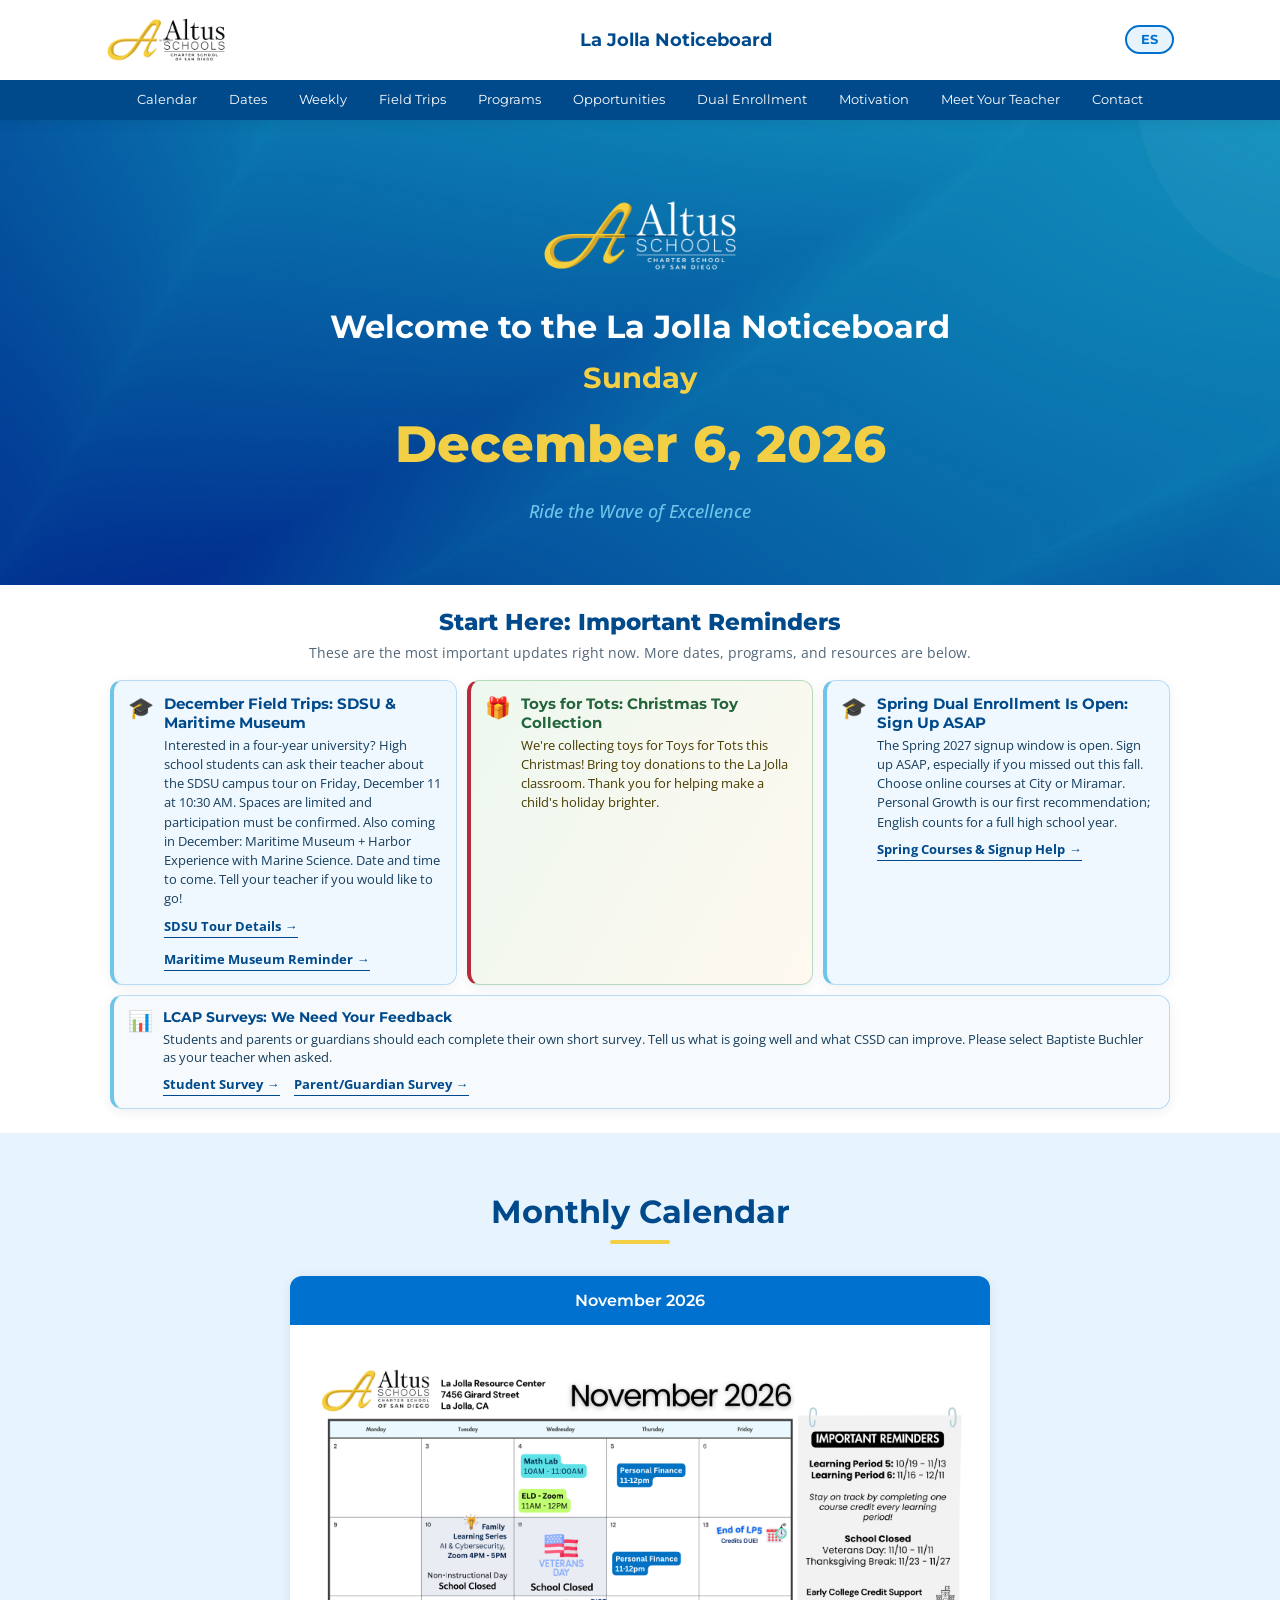
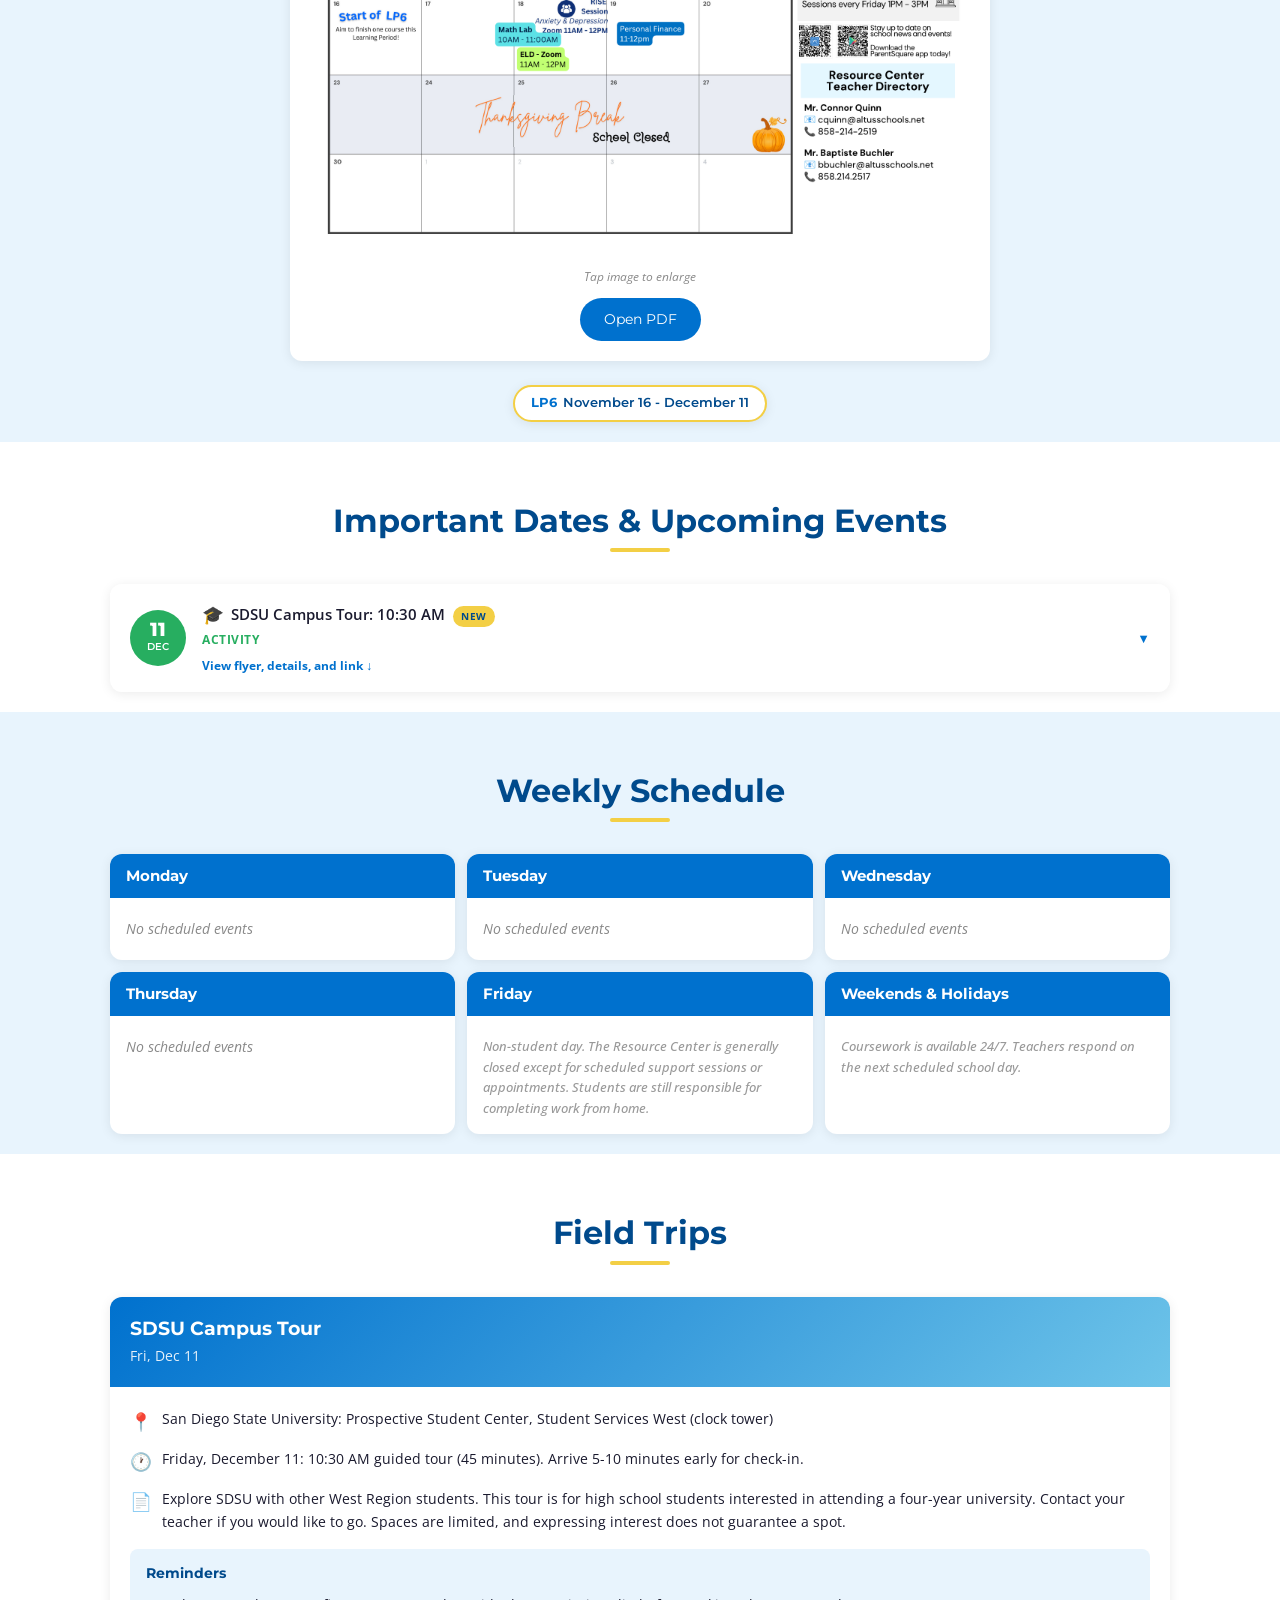
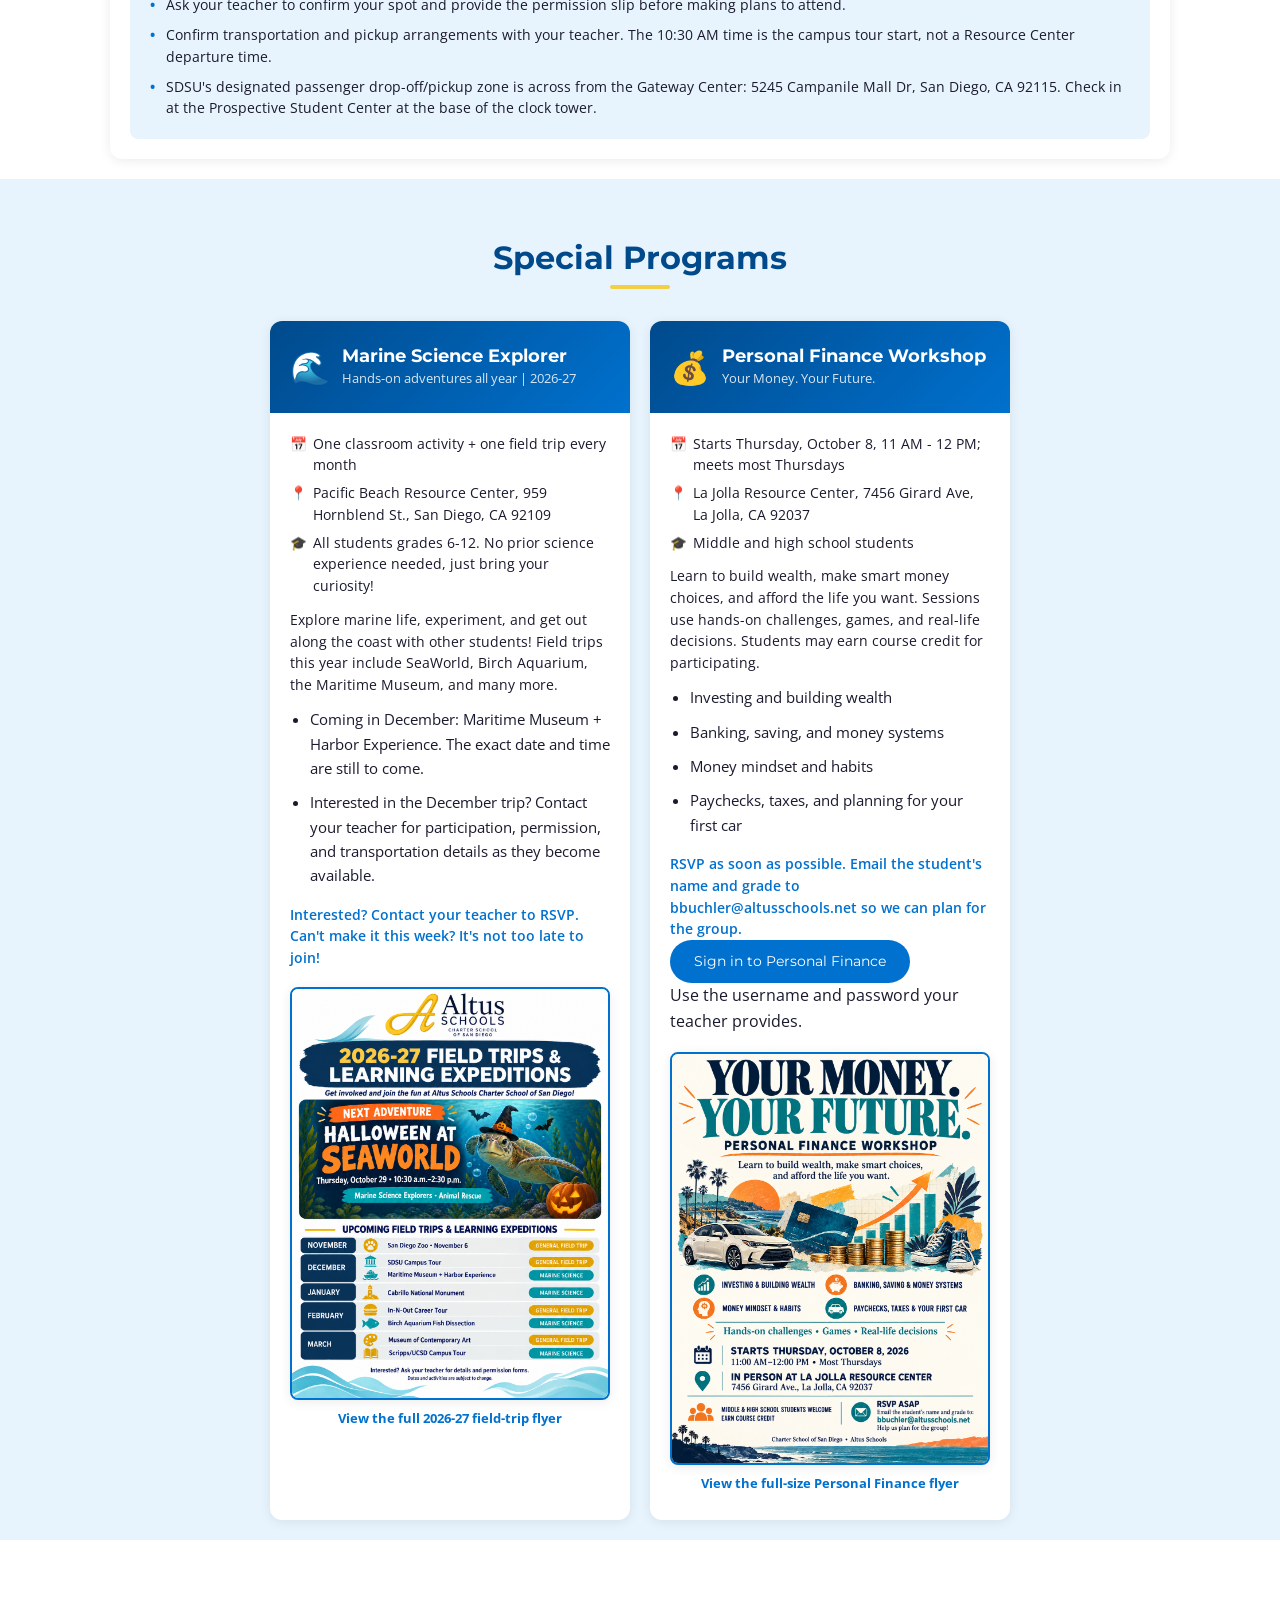
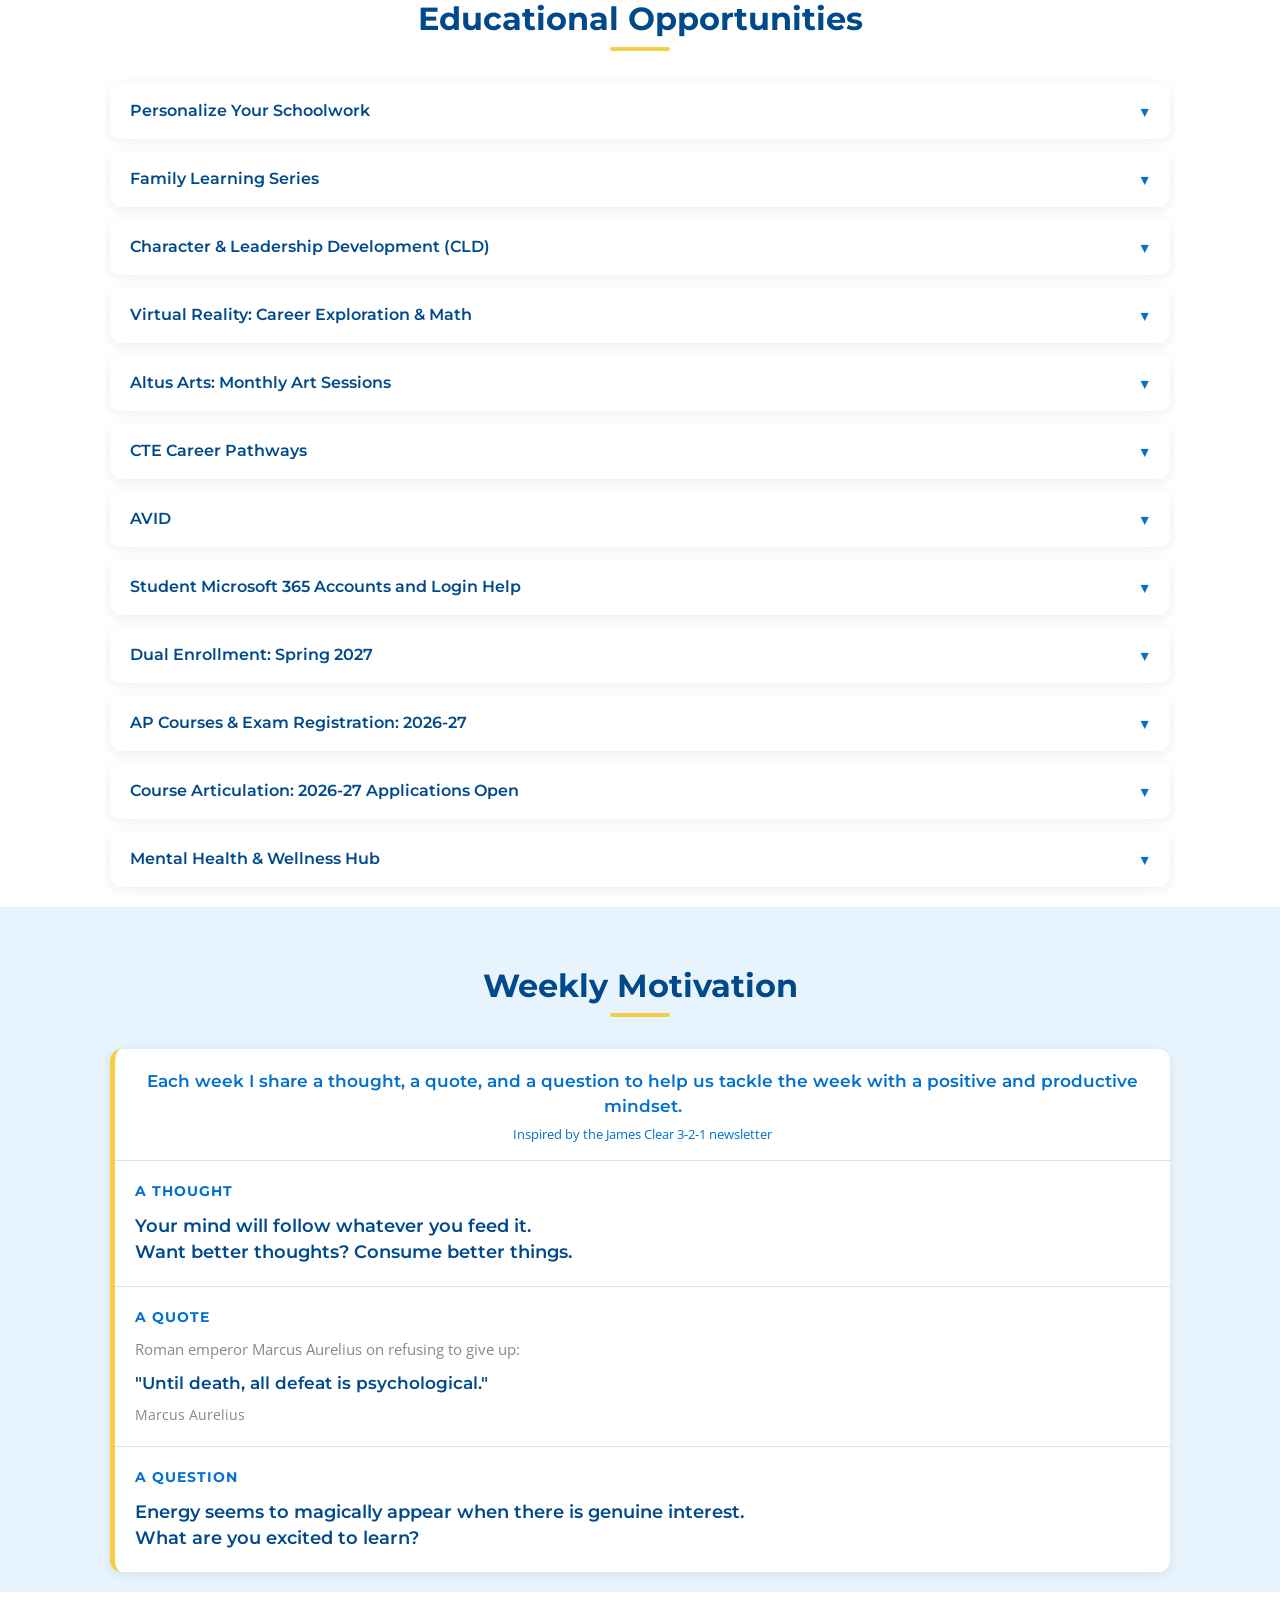
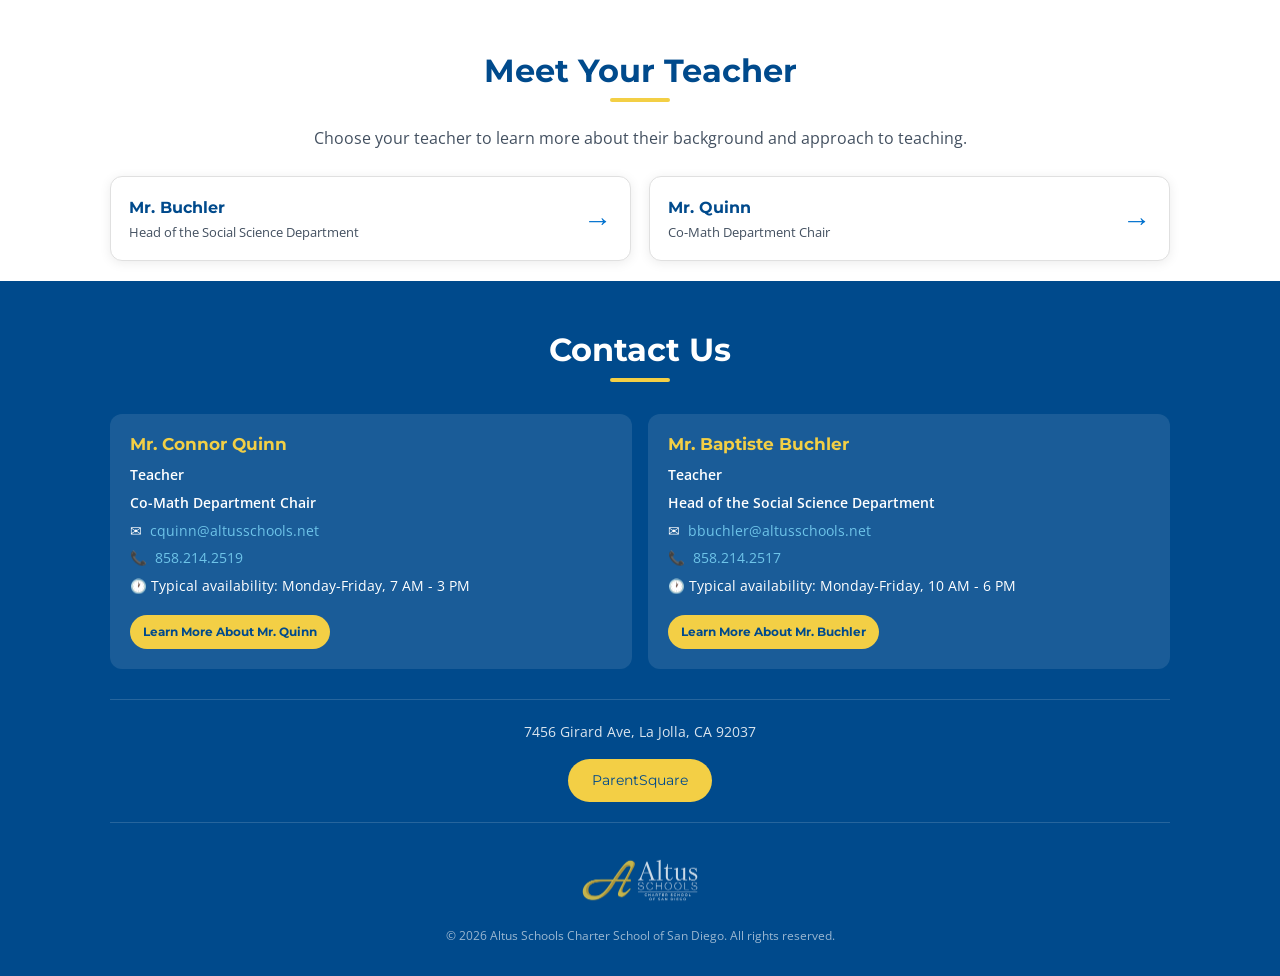
==== index.html @ 3b0d962a "Add December SDSU tour and Maritime Museum reminders" ====
<!DOCTYPE html>
<html lang="en">
<head>
    <meta charset="UTF-8">
    <meta name="viewport" content="width=device-width, initial-scale=1.0">
    <title>La Jolla Noticeboard</title>
    <meta name="description" content="Monthly noticeboard for La Jolla campus. Events, programs, and resources for students and families.">
    <link rel="preconnect" href="https://fonts.googleapis.com">
    <link rel="preconnect" href="https://fonts.gstatic.com" crossorigin>
    <link href="https://fonts.googleapis.com/css2?family=Montserrat:wght@400;600;700;800&family=Open+Sans:wght@400;500;600;700&display=swap" rel="stylesheet">
    <link rel="stylesheet" href="styles.css?v=20261106-1">
</head>
<body>

    <!-- Header & Navigation -->
    <header class="site-header" id="top">
        <div class="header-inner">
            <img src="" alt="" class="header-logo" id="headerLogo">
            <h1 class="header-title">La Jolla Noticeboard</h1>
            <div class="header-controls">
                <button class="lang-toggle" id="langToggle" aria-label="Toggle language">
                    <span class="lang-label">ES</span>
                </button>
                <button class="hamburger" id="hamburger" aria-label="Toggle navigation" aria-expanded="false">
                    <span></span>
                    <span></span>
                    <span></span>
                </button>
            </div>
        </div>
        <nav class="main-nav" id="mainNav">
            <ul class="nav-list" id="navList">
                <!-- Populated by JS -->
            </ul>
        </nav>
    </header>

    <!-- Hero Banner -->
    <section class="hero" id="hero">
        <div class="hero-content">
            <img src="" alt="" class="hero-logo" id="heroLogo">
            <h2 class="hero-title" id="heroTitle"></h2>
            <p class="hero-day" id="heroDay"></p>
            <p class="hero-date" id="heroDate"></p>
            <p class="hero-tagline" id="heroTagline"></p>
        </div>
    </section>

    <!-- Bulletin / Announcement -->
    <section class="bulletin-section" id="bulletin">
        <div class="container">
            <div class="bulletin-heading-group" id="bulletinHeader" hidden>
                <h2 class="bulletin-heading" id="bulletinHeading"></h2>
                <p class="bulletin-intro" id="bulletinIntro"></p>
            </div>
            <div id="bulletinCard" class="bulletin-list" hidden>
                <!-- Populated by JS -->
            </div>
        </div>
    </section>

    <!-- Monthly Calendar -->
    <section class="section section-alt" id="calendar">
        <div class="container">
            <h2 class="section-heading" data-heading="calendar"></h2>
            <div id="calendarContent" class="calendar-grid">
                <!-- Populated by JS -->
            </div>
            <div id="learningPeriods">
                <!-- Populated by JS -->
            </div>
        </div>
    </section>

    <!-- Important Dates -->
    <section class="section" id="dates">
        <div class="container">
            <h2 class="section-heading" data-heading="importantDates"></h2>
            <div id="nweaTestingPanel" hidden>
                <!-- Populated by JS -->
            </div>
            <div id="caasppBanner" class="caaspp-banner">
                <!-- Populated by JS -->
            </div>
            <div id="importantDatesList" class="dates-timeline">
                <!-- Populated by JS -->
            </div>
        </div>
    </section>

    <!-- Recurring Weekly Events -->
    <section class="section section-alt" id="weekly">
        <div class="container">
            <h2 class="section-heading" data-heading="recurringEvents"></h2>
            <div id="weeklySchedule" class="weekly-grid">
                <!-- Populated by JS -->
            </div>
        </div>
    </section>

    <!-- Field Trips -->
    <section class="section" id="trips">
        <div class="container">
            <h2 class="section-heading" data-heading="fieldTrips"></h2>
            <div id="fieldTripsList" class="field-trips">
                <!-- Populated by JS -->
            </div>
        </div>
    </section>

    <!-- Tutoring & Programs -->
    <section class="section section-alt" id="programs">
        <div class="container">
            <h2 class="section-heading" data-heading="programs"></h2>
            <div id="programsList" class="programs-grid">
                <!-- Populated by JS -->
            </div>
        </div>
    </section>

    <!-- Educational Opportunities -->
    <section class="section" id="opportunities">
        <div class="container">
            <h2 class="section-heading" data-heading="educationalOpportunities"></h2>
            <div id="opportunitiesList" class="accordion">
                <!-- Populated by JS -->
            </div>
        </div>
    </section>

    <!-- Weekly Motivation -->
    <section class="section section-alt" id="motivation">
        <div class="container">
            <h2 class="section-heading" data-heading="motivation"></h2>
            <div id="motivationContent" class="motivation-card">
                <!-- Populated by JS -->
            </div>
        </div>
    </section>

    <section class="section" id="teachers" aria-labelledby="teachersTitle">
        <div class="container">
            <h2 class="section-heading" id="teachersTitle">Meet Your Teacher</h2>
            <p class="profile-section-intro" id="teachersIntro"></p>
            <div class="teacher-selection-grid" id="teacherChoices"></div>
        </div>
    </section>

    <!-- Contact & Footer -->
    <footer class="site-footer" id="contact">
        <div class="container">
            <h2 class="section-heading section-heading-light" data-heading="contact"></h2>
            <div id="contactList" class="contacts-grid">
                <!-- Populated by JS -->
            </div>
            <div class="footer-info">
                <p id="footerAddress" class="footer-address"></p>
                <a href="" id="parentSquareLink" class="btn btn-gold" target="_blank" rel="noopener">ParentSquare</a>
            </div>
            <div class="footer-bottom">
                <img src="" alt="" class="footer-logo" id="footerLogo">
                <p class="footer-copy">&copy; <span id="footerYear"></span> <span id="footerSchoolName"></span>. All rights reserved.</p>
            </div>
        </div>
    </footer>

    <!-- Calendar Modal -->
    <div id="calendarModal" class="modal-overlay" onclick="this.style.display='none'">
        <div class="modal-content" onclick="event.stopPropagation()">
            <button class="modal-close" onclick="document.getElementById('calendarModal').style.display='none'">&times;</button>
            <img id="calendarModalImg" src="" alt="Calendar" class="modal-img">
        </div>
    </div>

    <script src="script.js?v=20261119-1"></script>
</body>
</html>
---- styles.css ----
/* ============================================
   LA JOLLA NOTICEBOARD — STYLES
   Mobile-first responsive design
   ============================================ */

/* --- CSS Variables --- */
:root {
    --primary-blue: #0071CE;
    --dark-blue: #004A8C;
    --gold: #F3CF45;
    --light-blue: #E8F4FD;
    --cyan: #6EC4E9;
    --white: #FFFFFF;
    --dark-text: #1a1a2e;
    --gray-light: #f5f5f5;
    --gray-medium: #888;
    --gray-border: #e0e0e0;
    --shadow: 0 2px 12px rgba(0, 0, 0, 0.08);
    --shadow-hover: 0 4px 20px rgba(0, 0, 0, 0.12);
    --radius: 12px;
    --radius-sm: 8px;
    --transition: 0.3s ease;
}

/* --- Reset & Base --- */
*, *::before, *::after {
    box-sizing: border-box;
    margin: 0;
    padding: 0;
}

html {
    scroll-behavior: smooth;
    scroll-padding-top: 70px;
}

body {
    font-family: 'Open Sans', sans-serif;
    color: var(--dark-text);
    line-height: 1.6;
    background: var(--white);
    -webkit-font-smoothing: antialiased;
}

img {
    max-width: 100%;
    height: auto;
    display: block;
}

a {
    color: var(--primary-blue);
    text-decoration: none;
    transition: color var(--transition);
}

a:hover {
    color: var(--dark-blue);
    text-decoration: underline;
}

.container {
    width: 100%;
    max-width: 1100px;
    margin: 0 auto;
    padding: 0 20px;
}

/* --- Typography --- */
h1, h2, h3, h4 {
    font-family: 'Montserrat', sans-serif;
    line-height: 1.2;
}

.section-heading {
    font-size: 1.75rem;
    font-weight: 700;
    color: var(--dark-blue);
    text-align: center;
    margin-bottom: 2rem;
    position: relative;
    padding-bottom: 0.75rem;
}

.section-heading::after {
    content: '';
    position: absolute;
    bottom: 0;
    left: 50%;
    transform: translateX(-50%);
    width: 60px;
    height: 4px;
    background: var(--gold);
    border-radius: 2px;
}

.section-heading-light {
    color: var(--white);
}

.section-heading-light::after {
    background: var(--gold);
}

/* --- Buttons --- */
.btn {
    display: inline-block;
    padding: 10px 24px;
    border-radius: 50px;
    font-family: 'Montserrat', sans-serif;
    font-weight: 400;
    font-size: 0.9rem;
    text-decoration: none;
    transition: all var(--transition);
    cursor: pointer;
    border: none;
    text-align: center;
}

.btn-primary {
    background: var(--primary-blue);
    color: var(--white);
}

.btn-primary:hover {
    background: var(--dark-blue);
    color: var(--white);
    text-decoration: none;
}

.btn-gold {
    background: var(--gold);
    color: var(--dark-blue);
}

.btn-gold:hover {
    background: #e5c13a;
    color: var(--dark-blue);
    text-decoration: none;
}

.btn-outline {
    background: transparent;
    color: var(--primary-blue);
    border: 2px solid var(--primary-blue);
}

.btn-outline:hover {
    background: var(--primary-blue);
    color: var(--white);
    text-decoration: none;
}

/* ============================================
   HEADER & NAVIGATION
   ============================================ */
.site-header {
    position: sticky;
    top: 0;
    z-index: 1000;
    background: var(--white);
    box-shadow: var(--shadow);
}

.header-inner {
    display: flex;
    align-items: center;
    justify-content: space-between;
    padding: 6px 16px;
    max-width: 1100px;
    margin: 0 auto;
}

.header-brand {
    display: flex;
    align-items: center;
}

.header-logo {
    width: 44px;
    height: auto;
    object-fit: contain;
}

.header-title {
    font-size: 1rem;
    font-weight: 700;
    color: var(--dark-blue);
    white-space: nowrap;
}

.header-controls {
    display: flex;
    align-items: center;
    gap: 12px;
}

/* Language Toggle */
.lang-toggle {
    background: var(--light-blue);
    border: 2px solid var(--primary-blue);
    border-radius: 50px;
    padding: 5px 14px;
    cursor: pointer;
    transition: all var(--transition);
    display: flex;
    align-items: center;
    gap: 4px;
}

.lang-toggle:hover {
    background: var(--primary-blue);
}

.lang-toggle:hover .lang-label {
    color: var(--white);
}

.lang-label {
    font-family: 'Montserrat', sans-serif;
    font-weight: 700;
    font-size: 0.8rem;
    color: var(--primary-blue);
}

/* Hamburger */
.hamburger {
    display: flex;
    flex-direction: column;
    gap: 5px;
    background: none;
    border: none;
    cursor: pointer;
    padding: 5px;
}

.hamburger span {
    display: block;
    width: 24px;
    height: 3px;
    background: var(--dark-blue);
    border-radius: 2px;
    transition: all var(--transition);
}

.hamburger.active span:nth-child(1) {
    transform: rotate(45deg) translate(5px, 6px);
}

.hamburger.active span:nth-child(2) {
    opacity: 0;
}

.hamburger.active span:nth-child(3) {
    transform: rotate(-45deg) translate(5px, -6px);
}

/* Navigation */
.main-nav {
    max-height: 0;
    overflow: hidden;
    transition: max-height 0.4s ease;
    background: var(--white);
    border-top: 1px solid var(--gray-border);
}

.main-nav.open {
    max-height: 500px;
}

.nav-list {
    list-style: none;
    display: flex;
    flex-direction: column;
    max-width: 1100px;
    margin: 0 auto;
    padding: 8px 20px;
}

.nav-list li a {
    display: block;
    padding: 10px 0;
    font-family: 'Montserrat', sans-serif;
    font-weight: 400;
    font-size: 0.9rem;
    color: var(--dark-blue);
    border-bottom: 1px solid var(--gray-border);
}

.nav-list li:last-child a {
    border-bottom: none;
}

.nav-list li a:hover {
    color: var(--primary-blue);
    text-decoration: none;
}

/* ============================================
   HERO BANNER
   ============================================ */
.hero {
    position: relative;
    background: url('images/bluegradient.PNG') center center / cover no-repeat;
    padding: 40px 20px 40px;
    text-align: center;
    overflow: hidden;
}

.hero::before {
    content: '';
    position: absolute;
    top: -50%;
    right: -20%;
    width: 400px;
    height: 400px;
    background: rgba(255, 255, 255, 0.03);
    border-radius: 50%;
}

.hero-content {
    position: relative;
    z-index: 1;
    max-width: 700px;
    margin: 0 auto;
}

.hero-logo {
    width: 160px;
    margin: 0 auto 16px;
}

.hero-title {
    font-size: 1.5rem;
    font-weight: 700;
    color: var(--white);
    margin-bottom: 8px;
}

.hero-day {
    font-family: 'Montserrat', sans-serif;
    font-size: 1.4rem;
    font-weight: 700;
    color: var(--gold);
    margin-bottom: 2px;
}

.hero-date {
    font-family: 'Montserrat', sans-serif;
    font-size: 2.2rem;
    font-weight: 800;
    color: var(--gold);
    margin-bottom: 12px;
}

.hero-tagline {
    font-size: 1.1rem;
    color: var(--cyan);
    font-weight: 500;
    font-style: italic;
}

/* ============================================
   BULLETIN / ANNOUNCEMENT
   ============================================ */
.bulletin-section {
    padding: 24px 0;
}

.bulletin-heading-group {
    margin-bottom: 16px;
    text-align: center;
}

.bulletin-heading {
    margin: 0;
    color: var(--dark-blue);
    font-size: 1.45rem;
    font-weight: 800;
}

.bulletin-intro {
    max-width: 720px;
    margin: 6px auto 0;
    color: #536779;
    font-size: 0.9rem;
    line-height: 1.45;
}

.bulletin-list {
    display: grid;
    gap: 10px;
}

.bulletin-card {
    display: flex;
    align-items: flex-start;
    gap: 10px;
    background: #fffdf4;
    border: 1px solid #e9dfb9;
    border-left: 4px solid var(--gold);
    border-radius: var(--radius);
    padding: 13px 14px;
    box-shadow: 0 3px 12px rgba(0, 45, 85, 0.07);
}

.bulletin-card-school {
    background: #f0f8ff;
    border-color: #b9dcf4;
    border-left-color: var(--cyan);
}

.bulletin-card-school .bulletin-message {
    color: #173f5f;
}

.bulletin-card-alert {
    background: #fff6f5;
    border-color: #f1c7c4;
    border-left-color: #d85b5b;
}

.bulletin-card-alert .bulletin-title {
    color: #8b1e1e;
}

.bulletin-card-alert .bulletin-message {
    color: #5f2525;
}

.bulletin-card-testing {
    background: #fff9e8;
    border-color: #f2daa0;
    border-left-color: #d99700;
}

.bulletin-card-testing .bulletin-title {
    color: #5e4300;
}

.bulletin-card-testing .bulletin-message {
    color: #493600;
}

.bulletin-card-featured {
    border-left-width: 5px;
}

.bulletin-card-featured .bulletin-icon {
    font-size: 1.4rem;
}

.bulletin-card-banner {
    order: -10;
    flex: 1 1 100% !important;
    align-items: center;
    padding: 20px 22px;
    background: linear-gradient(120deg, #e8f5ff 0%, #ffffff 62%, #fff4bd 100%);
    border: 2px solid var(--primary-blue);
    border-left: 8px solid var(--gold);
    box-shadow: 0 8px 24px rgba(0, 74, 140, 0.15);
}

.bulletin-card-banner .bulletin-icon {
    font-size: 2rem;
}

.bulletin-card-banner .bulletin-title {
    font-size: 1.25rem;
}

.bulletin-card-banner .bulletin-message {
    max-width: 980px;
    color: #173f5f;
    font-size: 0.94rem;
}

.bulletin-card-banner .bulletin-action {
    margin-top: 10px;
    padding: 7px 13px;
    color: #ffffff;
    background: var(--primary-blue);
    border: 0;
    border-radius: 999px;
}

.bulletin-card-banner .bulletin-action:hover {
    color: #ffffff;
    background: var(--dark-blue);
}

@media (max-width: 767px) {
    .bulletin-card-banner {
        align-items: flex-start;
        padding: 16px;
    }

    .bulletin-card-banner .bulletin-icon {
        font-size: 1.6rem;
    }

    .bulletin-card-banner .bulletin-title {
        font-size: 1.05rem;
    }

    .bulletin-card-banner .bulletin-message {
        font-size: 0.86rem;
    }
}

.bulletin-card-christmas {
    background: linear-gradient(120deg, #edf8ef 0%, #fff9f0 100%);
    border-color: #b7d9bd;
    border-left-color: #b52c3b;
}

.bulletin-card-christmas .bulletin-title {
    color: #23643a;
}

.bulletin-card-compact {
    background: #f7fafc;
    padding: 12px 14px;
}

.bulletin-card-compact .bulletin-icon {
    font-size: 1.25rem;
}

.bulletin-card-compact .bulletin-title {
    font-size: 0.9rem;
}

.bulletin-card-compact .bulletin-message {
    font-size: 0.81rem;
}

.bulletin-icon {
    font-size: 1.3rem;
    line-height: 1.25;
    flex-shrink: 0;
}

.bulletin-body {
    flex: 1;
    min-width: 0;
}

.bulletin-title {
    font-family: 'Montserrat', sans-serif;
    font-size: 0.94rem;
    font-weight: 700;
    color: var(--dark-blue);
    margin-bottom: 3px;
    line-height: 1.3;
    overflow-wrap: anywhere;
}

.bulletin-message {
    font-size: 0.84rem;
    line-height: 1.43;
    color: #4a3c00;
    margin: 0;
    overflow-wrap: anywhere;
}

.bulletin-action {
    display: inline-flex;
    align-items: center;
    gap: 4px;
    width: fit-content;
    margin-top: 7px;
    padding: 2px 0;
    border-bottom: 1px solid currentColor;
    color: var(--dark-blue);
    font-size: 0.8rem;
    font-weight: 700;
    line-height: 1.35;
    text-decoration: none;
}

.bulletin-actions {
    display: flex;
    flex-wrap: wrap;
    gap: 4px 14px;
}

.bulletin-action:hover {
    color: var(--primary-blue);
    border-bottom-width: 2px;
}

.bulletin-action:focus-visible {
    outline: 3px solid var(--primary-blue);
    outline-offset: 4px;
}

.bulletin-card-disclosure {
    display: block;
    padding: 0;
}

.bulletin-summary {
    display: flex;
    align-items: center;
    gap: 10px;
    padding: 10px 13px;
    cursor: pointer;
    list-style: none;
}

.bulletin-summary::-webkit-details-marker {
    display: none;
}

.bulletin-summary-copy {
    flex: 1;
    min-width: 0;
}

.bulletin-summary .bulletin-title {
    margin: 0 0 2px;
}

.bulletin-teaser {
    display: block;
    color: #43556a;
    font-size: 0.78rem;
    line-height: 1.3;
}

.bulletin-chevron {
    flex-shrink: 0;
    color: var(--dark-blue);
    font-size: 0.73rem;
    transition: transform var(--transition);
}

.bulletin-card-disclosure[open] .bulletin-chevron {
    transform: rotate(180deg);
}

.bulletin-card-disclosure .bulletin-body {
    padding: 0 13px 12px 49px;
}

.bulletin-summary:focus-visible {
    outline: 3px solid var(--primary-blue);
    outline-offset: -3px;
}

@media (min-width: 768px) {
    .bulletin-list {
        display: flex;
        flex-wrap: wrap;
    }

    .bulletin-card {
        flex: 1 1 calc(50% - 5px);
        min-width: 0;
    }
}

@media (min-width: 1100px) {
    .bulletin-card {
        flex-basis: calc(33.333% - 7px);
    }
}

/* ============================================
   WAVE DIVIDERS
   ============================================ */
.wave-divider {
    line-height: 0;
    padding: 0;
    margin: 0;
}

.wave-divider svg {
    display: block;
    width: 100%;
    height: 20px;
}

.wave-flip {
    transform: scaleX(-1);
}

/* ============================================
   SECTIONS
   ============================================ */
.section {
    padding: 50px 0 20px;
    position: relative;
}

.section-alt {
    background: var(--light-blue);
}

/* ============================================
   CALENDAR
   ============================================ */
.calendar-grid {
    display: grid;
    gap: 20px;
    margin-bottom: 24px;
}

.calendar-card {
    background: var(--white);
    border-radius: var(--radius);
    box-shadow: var(--shadow);
    overflow: hidden;
    text-align: center;
}

.calendar-card-header {
    background: var(--primary-blue);
    color: var(--white);
    padding: 12px;
    font-family: 'Montserrat', sans-serif;
    font-weight: 600;
    font-size: 1rem;
}

.calendar-card-body {
    padding: 20px;
}

.calendar-correction {
    margin: 0 0 16px;
    padding: 12px 14px;
    border-left: 5px solid #d85b5b;
    border-radius: 0 var(--radius-sm) var(--radius-sm) 0;
    background: #fff1f1;
    color: #5f2525;
    font-size: 0.88rem;
    font-weight: 700;
    line-height: 1.5;
    text-align: left;
}

.calendar-card-body a {
    display: inline-flex;
    align-items: center;
    gap: 8px;
}

.calendar-preview {
    width: 100%;
    border-radius: var(--radius-sm);
    cursor: pointer;
    transition: transform var(--transition), box-shadow var(--transition);
    margin-bottom: 12px;
}

.calendar-preview:hover {
    transform: scale(1.02);
    box-shadow: var(--shadow-hover);
}

.calendar-tap-hint {
    font-size: 0.75rem;
    color: var(--gray-medium);
    margin-bottom: 12px;
    font-style: italic;
}

.calendar-icon {
    font-size: 2.5rem;
    margin-bottom: 8px;
}

/* Calendar Modal */
.modal-overlay {
    display: none;
    position: fixed;
    top: 0;
    left: 0;
    width: 100%;
    height: 100%;
    background: rgba(0, 0, 0, 0.85);
    z-index: 2000;
    align-items: center;
    justify-content: center;
    padding: 20px;
}

.modal-content {
    position: relative;
    max-width: 95vw;
    max-height: 90vh;
}

.modal-img {
    width: 100%;
    height: auto;
    max-height: 85vh;
    object-fit: contain;
    border-radius: var(--radius);
}

.modal-close {
    position: absolute;
    top: -12px;
    right: -12px;
    width: 36px;
    height: 36px;
    border-radius: 50%;
    background: var(--white);
    border: none;
    font-size: 1.4rem;
    font-weight: 700;
    color: var(--dark-text);
    cursor: pointer;
    display: flex;
    align-items: center;
    justify-content: center;
    box-shadow: var(--shadow);
}

.articulation-path { margin-top: 24px; }
.articulation-path h4 { margin-bottom: 8px; color: #004A8C; }
.articulation-path .accordion-links { margin-top: 12px; }

/* Learning Period Pills */
.lp-pills {
    display: flex;
    flex-wrap: wrap;
    gap: 8px;
    justify-content: center;
    margin-top: 16px;
}

.lp-pill {
    display: inline-flex;
    align-items: center;
    gap: 6px;
    background: var(--white);
    border: 2px solid var(--gold);
    border-radius: 50px;
    padding: 6px 16px;
    font-size: 0.8rem;
    font-family: 'Montserrat', sans-serif;
    font-weight: 600;
    color: var(--dark-blue);
    box-shadow: var(--shadow);
}

.lp-pill-label {
    color: var(--primary-blue);
    font-weight: 700;
}

/* ============================================
   IMPORTANT DATES
   ============================================ */
.nwea-testing {
    margin-bottom: 28px;
    overflow: hidden;
    background: var(--white);
    border: 2px solid #e0a100;
    border-radius: var(--radius);
    box-shadow: var(--shadow);
    scroll-margin-top: 110px;
}

.nwea-summary {
    display: flex;
    align-items: flex-start;
    gap: 14px;
    padding: 20px;
    background: linear-gradient(135deg, #fff8d9, #ffe6a6);
    color: #493600;
    cursor: pointer;
    list-style: none;
}

.nwea-summary::-webkit-details-marker {
    display: none;
}

.nwea-summary-icon {
    flex-shrink: 0;
    font-size: 2rem;
    line-height: 1.1;
}

.nwea-summary-copy {
    display: flex;
    flex: 1;
    min-width: 0;
    flex-direction: column;
    gap: 5px;
}

.nwea-eyebrow {
    font-family: 'Montserrat', sans-serif;
    font-size: 0.72rem;
    font-weight: 800;
    letter-spacing: 0.07em;
    text-transform: uppercase;
    color: #745300;
}

.nwea-title {
    font-family: 'Montserrat', sans-serif;
    font-size: 1.15rem;
    font-weight: 800;
    line-height: 1.25;
    color: #5e4300;
}

.nwea-summary-text {
    font-size: 0.9rem;
    line-height: 1.5;
}

.nwea-window {
    width: fit-content;
    margin-top: 3px;
    padding: 5px 10px;
    border-radius: 999px;
    background: rgba(255, 255, 255, 0.72);
    font-family: 'Montserrat', sans-serif;
    font-size: 0.75rem;
    font-weight: 700;
    color: #5e4300;
}

.nwea-chevron {
    flex-shrink: 0;
    margin-top: 8px;
    font-size: 0.8rem;
    color: #745300;
    transition: transform var(--transition);
}

.nwea-testing[open] .nwea-chevron {
    transform: rotate(180deg);
}

.nwea-body {
    padding: 20px;
}

.nwea-explanation-grid,
.nwea-details-grid {
    display: grid;
    gap: 12px;
}

.nwea-explanation,
.nwea-detail-card {
    padding: 16px;
    border-radius: var(--radius-sm);
    background: var(--light-blue);
}

.nwea-explanation h4,
.nwea-detail-card h4,
.nwea-assessments h4,
.nwea-incentive h4 {
    margin-bottom: 6px;
    font-family: 'Montserrat', sans-serif;
    font-size: 0.92rem;
    color: var(--dark-blue);
}

.nwea-explanation p,
.nwea-detail-card p,
.nwea-incentive p {
    margin: 0;
    font-size: 0.86rem;
    line-height: 1.5;
}

.nwea-assessments {
    margin: 18px 0;
}

.nwea-assessments ul {
    display: grid;
    gap: 8px;
    margin: 0;
    padding: 0;
    list-style: none;
}

.nwea-assessments li {
    padding: 10px 12px;
    border: 1px solid #efc55c;
    border-radius: var(--radius-sm);
    background: #fffaf0;
    font-family: 'Montserrat', sans-serif;
    font-size: 0.85rem;
    font-weight: 700;
    color: #5e4300;
    text-align: center;
}

.nwea-incentive {
    display: flex;
    align-items: flex-start;
    gap: 12px;
    margin-top: 18px;
    padding: 16px;
    border: 2px solid var(--gold);
    border-radius: var(--radius-sm);
    background: #fff8d9;
}

.nwea-incentive-icon {
    flex-shrink: 0;
    font-size: 1.5rem;
}

.nwea-reply-prompt {
    margin: 18px 0 12px;
    font-size: 0.9rem;
    font-weight: 700;
    line-height: 1.5;
    color: var(--dark-blue);
}

.nwea-actions {
    display: grid;
    gap: 10px;
}

.nwea-actions .btn {
    display: flex;
    align-items: center;
    justify-content: center;
    text-align: center;
}

@media (min-width: 768px) {
    .nwea-summary {
        align-items: center;
        padding: 24px;
    }

    .nwea-title {
        font-size: 1.35rem;
    }

    .nwea-body {
        padding: 24px;
    }

    .nwea-explanation-grid,
    .nwea-details-grid,
    .nwea-actions {
        grid-template-columns: repeat(2, minmax(0, 1fr));
    }

    .nwea-assessments ul {
        grid-template-columns: repeat(2, minmax(0, 1fr));
    }

    .nwea-assessments li:last-child {
        grid-column: 1 / -1;
    }
}

.caaspp-banner {
    background: linear-gradient(135deg, var(--primary-blue), var(--dark-blue));
    color: var(--white);
    border-radius: var(--radius);
    padding: 20px;
    margin-bottom: 24px;
    text-align: center;
}

.caaspp-banner h3 {
    font-size: 1.1rem;
    margin-bottom: 8px;
    color: var(--gold);
}

.caaspp-banner p {
    font-size: 0.9rem;
    margin-bottom: 4px;
}

.dates-timeline {
    display: grid;
    gap: 12px;
}

.date-card {
    background: var(--white);
    border-radius: var(--radius);
    box-shadow: var(--shadow);
    padding: 16px 20px;
    display: flex;
    align-items: center;
    gap: 16px;
    transition: transform var(--transition), box-shadow var(--transition);
}

.date-card:hover {
    transform: translateY(-2px);
    box-shadow: var(--shadow-hover);
}

.date-card-link {
    border: none;
    color: inherit;
    cursor: pointer;
    font: inherit;
    text-align: left;
    width: 100%;
}

.date-card-link:focus-visible {
    outline: 3px solid var(--primary-blue);
    outline-offset: 3px;
}

.date-event-details {
    overflow: hidden;
    background: var(--white);
    border-radius: var(--radius);
    box-shadow: var(--shadow);
}

.date-event-details > summary {
    width: 100%;
    box-shadow: none;
    list-style: none;
}

.date-event-details > summary::-webkit-details-marker {
    display: none;
}

.date-event-details[open] > summary {
    border-radius: var(--radius) var(--radius) 0 0;
    background: #f5fbff;
}

.date-card-icon {
    display: inline-block;
    margin-right: 7px;
    font-size: 1.1rem;
    vertical-align: -1px;
}

.date-card-chevron {
    flex-shrink: 0;
    color: var(--primary-blue);
    font-size: 0.8rem;
    transition: transform var(--transition);
}

.date-event-details[open] .date-card-chevron {
    transform: rotate(180deg);
}

.date-event-body {
    padding: 0 20px 20px;
    border-top: 1px solid #d7e8f5;
}

.date-event-description {
    margin: 18px 0 14px;
    color: var(--dark-text);
    font-size: 0.9rem;
    line-height: 1.55;
}

.date-event-facts {
    display: grid;
    gap: 8px;
}

.date-event-fact {
    display: grid;
    gap: 2px;
    padding: 11px 13px;
    border-radius: var(--radius-sm);
    background: var(--light-blue);
}

.date-event-fact span {
    color: var(--primary-blue);
    font-family: 'Montserrat', sans-serif;
    font-size: 0.7rem;
    font-weight: 800;
    letter-spacing: 0.05em;
    text-transform: uppercase;
}

.date-event-fact strong {
    color: var(--dark-blue);
    font-size: 0.86rem;
}

.date-event-note {
    margin: 14px 0;
    padding: 11px 13px;
    border-left: 4px solid #27ae60;
    border-radius: 0 var(--radius-sm) var(--radius-sm) 0;
    background: #eefaf2;
    color: #185f35;
    font-size: 0.86rem;
    font-weight: 700;
    line-height: 1.45;
}

.date-event-flyer-link {
    display: block;
    margin-top: 14px;
}

.date-event-flyer {
    display: block;
    width: 100%;
    height: auto;
    border: 1px solid #d7e8f5;
    border-radius: var(--radius-sm);
}

.date-event-actions {
    display: grid;
    gap: 10px;
    margin-top: 14px;
}

.date-event-actions .btn {
    display: flex;
    align-items: center;
    justify-content: center;
    text-align: center;
}

.date-card-action {
    color: var(--primary-blue);
    font-size: 0.78rem;
    font-weight: 700;
    margin-top: 6px;
}

.date-card.past {
    opacity: 0.5;
}

.date-bubble {
    flex-shrink: 0;
    width: 56px;
    height: 56px;
    border-radius: 50%;
    display: flex;
    flex-direction: column;
    align-items: center;
    justify-content: center;
    font-family: 'Montserrat', sans-serif;
    color: var(--white);
}

.date-bubble .date-day {
    font-size: 1.2rem;
    font-weight: 800;
    line-height: 1;
}

.date-bubble .date-month-abbr {
    font-size: 0.65rem;
    font-weight: 600;
    text-transform: uppercase;
}

.date-card-content {
    flex: 1;
}

.date-card-title {
    font-weight: 600;
    font-size: 0.95rem;
}

.date-card-type {
    font-size: 0.75rem;
    text-transform: uppercase;
    font-weight: 700;
    letter-spacing: 0.5px;
    margin-top: 2px;
}

/* Type colors */
.type-deadline { background: #e67e22; }
.type-deadline-text { color: #e67e22; }
.type-testing { background: #f0a500; }
.type-testing-text { color: #c58800; }
.type-activity { background: #27ae60; }
.type-activity-text { color: #27ae60; }
.type-closed { background: #e74c3c; }
.type-closed-text { color: #e74c3c; }
.type-milestone { background: var(--primary-blue); }
.type-milestone-text { color: var(--primary-blue); }

.badge {
    display: inline-block;
    font-size: 0.65rem;
    font-weight: 700;
    text-transform: uppercase;
    letter-spacing: 0.5px;
    padding: 2px 8px;
    border-radius: 50px;
    margin-left: 8px;
    vertical-align: middle;
}

.badge-mandatory {
    background: #e74c3c;
    color: var(--white);
}

.badge-new {
    background: var(--gold);
    color: var(--dark-blue);
}

@media (min-width: 768px) {
    .date-event-facts,
    .date-event-actions {
        grid-template-columns: repeat(2, minmax(0, 1fr));
    }

    .date-event-body {
        padding: 0 24px 24px;
    }
}

/* ============================================
   WEEKLY SCHEDULE
   ============================================ */
.weekly-grid {
    display: grid;
    gap: 12px;
}

.weekly-day-card {
    background: var(--white);
    border-radius: var(--radius);
    box-shadow: var(--shadow);
    overflow: hidden;
}

.weekly-day-header {
    background: var(--primary-blue);
    color: var(--white);
    padding: 10px 16px;
    font-family: 'Montserrat', sans-serif;
    font-weight: 700;
    font-size: 0.95rem;
}

.weekly-day-body {
    padding: 12px 16px;
}

.weekly-event {
    padding: 8px 0;
    border-bottom: 1px solid var(--gray-border);
}

.weekly-event:last-child {
    border-bottom: none;
}

.weekly-event-name {
    font-weight: 600;
    font-size: 0.9rem;
    color: var(--dark-blue);
}

.weekly-event-details {
    font-size: 0.8rem;
    color: var(--gray-medium);
    margin-top: 2px;
}

.weekly-no-events {
    color: var(--gray-medium);
    font-style: italic;
    font-size: 0.85rem;
    padding: 8px 0;
}

.weekly-day-note {
    font-size: 0.8rem;
    color: #999;
    font-weight: 500;
    padding: 8px 0 4px;
    font-style: italic;
}

/* Field Trip Recap */
.field-trip-recap {
    background: var(--white);
    border-radius: var(--radius);
    box-shadow: var(--shadow);
    padding: 24px;
    font-size: 0.95rem;
    line-height: 1.7;
    text-align: center;
    border-left: 5px solid var(--cyan);
    max-width: 700px;
    margin: 0 auto;
}

.field-trip-recap p {
    margin-bottom: 12px;
}

.field-trip-lookahead {
    font-family: 'Montserrat', sans-serif;
    font-weight: 600;
    font-size: 1rem;
    color: var(--primary-blue);
    margin-bottom: 0 !important;
}

.programs-returning-note {
    text-align: center;
    color: var(--gray-medium);
    font-style: italic;
    font-size: 0.9rem;
    margin-bottom: 16px;
}

/* ============================================
   FIELD TRIPS
   ============================================ */
.field-trip-card {
    background: var(--white);
    border-radius: var(--radius);
    box-shadow: var(--shadow);
    overflow: hidden;
}

.field-trip-header {
    background: linear-gradient(135deg, var(--primary-blue), var(--cyan));
    color: var(--white);
    padding: 20px;
}

.field-trip-header h3 {
    font-size: 1.2rem;
    margin-bottom: 4px;
}

.field-trip-date {
    font-size: 0.9rem;
    opacity: 0.9;
}

.field-trip-past-label {
    display: inline-block;
    background: rgba(255,255,255,0.2);
    padding: 2px 10px;
    border-radius: 50px;
    font-size: 0.75rem;
    font-weight: 600;
    margin-top: 8px;
}

.field-trip-body {
    padding: 20px;
}

.field-trip-actions {
    display: flex;
    flex-wrap: wrap;
    gap: 10px;
    margin-top: 12px;
}

.field-trip-detail {
    display: flex;
    gap: 10px;
    margin-bottom: 12px;
    font-size: 0.9rem;
}

.field-trip-detail-icon {
    flex-shrink: 0;
    font-size: 1.1rem;
}

.field-trip-reminders {
    background: var(--light-blue);
    border-radius: var(--radius-sm);
    padding: 16px;
    margin-top: 16px;
}

.field-trip-reminders h4 {
    font-size: 0.9rem;
    color: var(--dark-blue);
    margin-bottom: 8px;
}

.field-trip-reminders ul {
    list-style: none;
    font-size: 0.85rem;
}

.field-trip-reminders li {
    padding: 4px 0;
    padding-left: 20px;
    position: relative;
}

.field-trip-reminders li::before {
    content: '\2022';
    position: absolute;
    left: 4px;
    color: var(--primary-blue);
    font-weight: 700;
}

/* ============================================
   PROGRAMS
   ============================================ */
.programs-grid {
    display: flex;
    flex-direction: column;
    gap: 0;
}

.programs-cards {
    display: grid;
    gap: 20px;
    grid-template-columns: minmax(0, 1fr);
    width: min(100%, 720px);
    margin-left: auto;
    margin-right: auto;
}

.program-card {
    scroll-margin-top: 130px;
    background: var(--white);
    border-radius: var(--radius);
    box-shadow: var(--shadow);
    overflow: hidden;
    transition: transform var(--transition), box-shadow var(--transition);
}

.program-card:hover {
    transform: translateY(-3px);
    box-shadow: var(--shadow-hover);
}

.program-card-header {
    padding: 20px;
    background: linear-gradient(135deg, var(--dark-blue), var(--primary-blue));
    color: var(--white);
    display: flex;
    align-items: center;
    gap: 12px;
}

.program-icon {
    font-size: 2rem;
}

.program-card-header h3 {
    font-size: 1.1rem;
}

.program-card-header p {
    font-size: 0.8rem;
    opacity: 0.85;
    margin-top: 2px;
}

.program-card-body {
    padding: 20px;
}

.program-meta {
    display: flex;
    flex-direction: column;
    gap: 6px;
    margin-bottom: 12px;
    font-size: 0.85rem;
}

.program-meta span {
    display: flex;
    align-items: flex-start;
    gap: 6px;
}

.program-meta-icon {
    flex-shrink: 0;
}

.program-description {
    font-size: 0.9rem;
    margin-bottom: 12px;
    line-height: 1.5;
}

.program-signup {
    font-size: 0.85rem;
    color: var(--primary-blue);
    font-weight: 600;
}

.program-details {
    padding-left: 20px;
    margin: 0 0 16px;
    line-height: 1.6;
    font-size: 0.95rem;
}
.program-details li + li { margin-top: 10px; }
.program-card:not(#marine-science) { max-width: 360px; width: 100%; justify-self: center; }

/* ============================================
   EDUCATIONAL OPPORTUNITIES (Accordion)
   ============================================ */
.accordion {
    display: grid;
    gap: 12px;
}

.accordion-item {
    background: var(--white);
    border-radius: var(--radius);
    box-shadow: var(--shadow);
    overflow: hidden;
}

.accordion-header {
    display: flex;
    align-items: center;
    justify-content: space-between;
    padding: 16px 20px;
    cursor: pointer;
    font-family: 'Montserrat', sans-serif;
    font-weight: 600;
    font-size: 1rem;
    color: var(--dark-blue);
    background: var(--white);
    border: none;
    width: 100%;
    text-align: left;
    transition: background var(--transition);
}

.accordion-header:hover {
    background: var(--light-blue);
}

.accordion-header.active {
    background: var(--light-blue);
    border-bottom: 1px solid var(--gray-border);
}

.accordion-chevron {
    transition: transform var(--transition);
    font-size: 1.2rem;
    color: var(--primary-blue);
}

.accordion-header.active .accordion-chevron {
    transform: rotate(180deg);
}

.accordion-body {
    max-height: 0;
    overflow: hidden;
    transition: max-height 0.4s ease;
}

.accordion-body-inner {
    padding: 20px;
}

.accordion-body p {
    font-size: 0.9rem;
    margin-bottom: 12px;
    line-height: 1.6;
}

.accordion-meta {
    font-size: 0.85rem;
    margin-bottom: 12px;
}

.accordion-meta span {
    display: block;
    margin-bottom: 4px;
}

.accordion-highlights {
    list-style: none;
    margin-bottom: 12px;
}

.accordion-highlights li {
    padding: 4px 0 4px 24px;
    position: relative;
    font-size: 0.9rem;
}

.accordion-highlights li::before {
    content: '\2713';
    position: absolute;
    left: 0;
    color: var(--primary-blue);
    font-weight: 700;
}

.opportunity-flyer-link {
    display: block;
    max-width: 700px;
    margin: 18px auto 6px;
    color: var(--primary-blue);
    font-size: 0.82rem;
    font-weight: 700;
    text-align: center;
}

.opportunity-flyer-link:hover {
    text-decoration: none;
}

.opportunity-flyer {
    display: block;
    width: 100%;
    height: auto;
    border: 2px solid var(--primary-blue);
    border-radius: var(--radius-sm);
    box-shadow: var(--shadow);
    margin-bottom: 8px;
}

.opportunity-flyer-link:hover .opportunity-flyer {
    border-color: var(--gold);
    box-shadow: var(--shadow-hover);
}

/* Pathways list */
.pathways-list {
    display: grid;
    grid-template-columns: 1fr;
    gap: 6px;
    list-style: none;
    margin-bottom: 12px;
}

.pathways-list li {
    padding: 8px 12px;
    background: var(--light-blue);
    border-radius: var(--radius-sm);
    font-size: 0.85rem;
    font-weight: 500;
}

/* Dual enrollment courses */
.dual-courses {
    display: grid;
    gap: 12px;
    margin: 12px 0;
}

.dual-course-card {
    background: var(--light-blue);
    border-radius: var(--radius-sm);
    padding: 14px;
}

.dual-course-card h4 {
    font-size: 0.9rem;
    color: var(--dark-blue);
    margin-bottom: 6px;
}

.dual-course-card p {
    font-size: 0.8rem;
    margin-bottom: 4px;
}

.registration-steps {
    counter-reset: steps;
    list-style: none;
    margin: 12px 0;
}

.registration-steps li {
    counter-increment: steps;
    padding: 6px 0 6px 32px;
    position: relative;
    font-size: 0.85rem;
}

.registration-steps li::before {
    content: counter(steps);
    position: absolute;
    left: 0;
    width: 22px;
    height: 22px;
    background: var(--primary-blue);
    color: var(--white);
    border-radius: 50%;
    display: flex;
    align-items: center;
    justify-content: center;
    font-size: 0.7rem;
    font-weight: 700;
}

.articulated-list {
    columns: 1;
    list-style: disc;
    padding-left: 20px;
    font-size: 0.85rem;
    margin: 8px 0 12px;
}

.articulated-list li {
    padding: 2px 0;
}

.accordion-links {
    display: flex;
    flex-wrap: wrap;
    gap: 8px;
    margin-top: 12px;
}

/* Altus Arts sessions */
.art-sessions {
    display: grid;
    gap: 10px;
    margin-top: 16px;
}

.art-sessions-heading {
    color: var(--dark-blue);
    font-size: 0.95rem;
    margin-bottom: 2px;
}

.art-session-card {
    align-items: flex-start;
    background: var(--light-blue);
    border-left: 4px solid var(--gold);
    border-radius: var(--radius-sm);
    display: flex;
    flex-direction: column;
    gap: 10px;
    padding: 14px;
}

.art-session-info h4 {
    color: var(--dark-blue);
    font-size: 0.9rem;
    margin-bottom: 4px;
}

.art-session-info p {
    font-size: 0.82rem;
    margin: 0;
}

.art-session-link {
    flex-shrink: 0;
}

/* ============================================
   WEEKLY MOTIVATION
   ============================================ */
.motivation-card {
    background: var(--white);
    border-radius: var(--radius);
    box-shadow: var(--shadow);
    border-left: 5px solid var(--gold);
    overflow: hidden;
}

.motivation-intro {
    padding: 20px 20px 0;
    font-size: 1.05rem;
    font-family: 'Montserrat', sans-serif;
    font-weight: 600;
    color: var(--primary-blue);
    line-height: 1.5;
    text-align: center;
}

.motivation-attribution {
    padding: 4px 20px 16px;
    font-size: 0.8rem;
    color: var(--gray-medium);
    text-align: center;
}

.motivation-section {
    padding: 20px;
    border-top: 1px solid var(--gray-border);
}

.motivation-label {
    font-family: 'Montserrat', sans-serif;
    font-weight: 700;
    font-size: 0.85rem;
    color: var(--primary-blue);
    text-transform: uppercase;
    letter-spacing: 1px;
    margin-bottom: 10px;
}

.motivation-thought,
.motivation-quote-text,
.motivation-question-text {
    font-size: 1.1rem;
    font-family: 'Montserrat', sans-serif;
    font-weight: 600;
    color: var(--dark-blue);
    line-height: 1.5;
}

.motivation-context {
    font-size: 0.95rem;
    color: var(--gray-medium);
    line-height: 1.5;
    margin-bottom: 10px;
}

.motivation-thought {
    white-space: pre-line;
}

.motivation-question-text {
    white-space: pre-line;
}

.motivation-quote-text {
    font-size: 1.05rem;
    font-style: normal;
    margin-bottom: 8px;
}

.motivation-quote-author {
    font-size: 0.85rem;
    color: var(--gray-medium);
}

/* ============================================
   FOOTER
   ============================================ */
.site-footer {
    background: var(--dark-blue);
    color: var(--white);
    padding: 50px 0 30px;
}

.contacts-grid {
    display: grid;
    gap: 16px;
    margin-bottom: 30px;
}

.contact-card {
    background: rgba(255, 255, 255, 0.1);
    border-radius: var(--radius);
    padding: 20px;
}

.contact-card h3 {
    font-size: 1.05rem;
    margin-bottom: 10px;
    color: var(--gold);
}

.contact-card .contact-role {
    color: var(--white);
    font-weight: 600;
}

.contact-card p {
    font-size: 0.85rem;
    margin-bottom: 6px;
    display: flex;
    align-items: center;
    gap: 8px;
}

.contact-card a {
    color: var(--cyan);
}

.contact-card a:hover {
    color: var(--white);
}

.contact-card .contact-profile-link {
    background: var(--gold);
    border-radius: 50px;
    color: var(--dark-blue);
    display: inline-flex;
    font-family: 'Montserrat', sans-serif;
    font-size: 0.78rem;
    font-weight: 700;
    margin-top: 12px;
    padding: 7px 13px;
}

.contact-card .contact-profile-link:hover {
    background: #e5c13a;
    color: var(--dark-blue);
    text-decoration: none;
}

.footer-info {
    text-align: center;
    padding: 20px 0;
    border-top: 1px solid rgba(255, 255, 255, 0.15);
    border-bottom: 1px solid rgba(255, 255, 255, 0.15);
}

.footer-address {
    font-size: 0.9rem;
    margin-bottom: 16px;
    opacity: 0.85;
}

.footer-bottom {
    text-align: center;
    padding-top: 24px;
    display: flex;
    flex-direction: column;
    align-items: center;
    gap: 12px;
}

.footer-logo {
    width: 120px;
    opacity: 0.8;
}

.footer-copy {
    font-size: 0.75rem;
    opacity: 0.6;
}

/* ============================================
   RESPONSIVE — TABLET (768px+)
   ============================================ */
@media (min-width: 768px) {
    .section-heading {
        font-size: 2rem;
    }

    .hero {
        padding: 50px 20px 50px;
    }

    .hero-title {
        font-size: 1.8rem;
    }

    .hero-day {
        font-size: 1.6rem;
    }

    .hero-date {
        font-size: 2.8rem;
    }

    .hero-logo {
        width: 200px;
    }

    .calendar-grid {
        max-width: 700px;
        margin-left: auto;
        margin-right: auto;
    }

    .weekly-grid {
        grid-template-columns: 1fr 1fr;
    }

    .programs-cards {
        grid-template-columns: repeat(2, minmax(0, 360px));
        width: min(100%, 740px);
    }

    .contacts-grid {
        grid-template-columns: 1fr 1fr;
    }

    .pathways-list {
        grid-template-columns: 1fr 1fr;
    }

    .articulated-list {
        columns: 2;
    }

    .art-session-card {
        align-items: center;
        flex-direction: row;
        justify-content: space-between;
    }
}

/* ============================================
   RESPONSIVE — DESKTOP (1024px+)
   ============================================ */
@media (min-width: 1024px) {
    html {
        scroll-padding-top: 110px;
    }

    .header-logo {
        width: 50px;
        height: auto;
    }

    .header-title {
        font-size: 1.1rem;
    }

    /* Desktop nav — horizontal */
    .hamburger {
        display: none;
    }

    .main-nav {
        max-height: none;
        overflow: visible;
        border-top: none;
        background: var(--dark-blue);
    }

    .nav-list {
        flex-direction: row;
        justify-content: center;
        gap: 4px;
        padding: 0;
    }

    .nav-list li a {
        padding: 10px 14px;
        color: var(--white);
        border-bottom: none;
        border-radius: var(--radius-sm);
        font-size: 0.8rem;
    }

    .nav-list li a:hover {
        background: rgba(255, 255, 255, 0.15);
        color: var(--gold);
    }

    .hero {
        padding: 60px 20px 60px;
    }

    .hero-title {
        font-size: 2rem;
    }

    .hero-day {
        font-size: 1.8rem;
    }

    .hero-date {
        font-size: 3.2rem;
    }

    .section {
        padding: 60px 0 20px;
    }

    .wave-divider svg {
        height: 24px;
    }

    .programs-cards {
        grid-template-columns: repeat(2, minmax(0, 360px));
        width: min(100%, 740px);
    }

    .weekly-grid {
        grid-template-columns: repeat(3, 1fr);
    }
}

/* ============================================
   DUAL ENROLLMENT PAGE
   ============================================ */
.header-link {
    font-family: 'Montserrat', sans-serif;
    font-weight: 700;
    font-size: 0.85rem;
    color: var(--dark-blue);
    padding: 7px 12px;
    border: 2px solid var(--primary-blue);
    border-radius: var(--radius-sm);
}

.header-link:hover {
    background: var(--primary-blue);
    color: var(--white);
    text-decoration: none;
}

.dual-page .main-nav {
    max-height: none;
    overflow: visible;
}

.dual-page .nav-list {
    flex-direction: row;
    gap: 8px;
    overflow-x: auto;
    padding: 8px 16px;
}

.dual-page .nav-list li {
    flex: 0 0 auto;
}

.dual-page .nav-list li a {
    border-bottom: none;
    padding: 8px 10px;
    white-space: nowrap;
}

.dual-hero {
    background: linear-gradient(135deg, var(--dark-blue), var(--primary-blue));
    color: var(--white);
    padding: 42px 0;
}

.dual-hero-inner {
    display: grid;
    gap: 24px;
}

.dual-kicker {
    font-family: 'Montserrat', sans-serif;
    font-weight: 800;
    font-size: 0.8rem;
    color: var(--gold);
    text-transform: uppercase;
    letter-spacing: 0.08em;
    margin-bottom: 8px;
}

.dual-hero h2 {
    font-size: 2rem;
    margin-bottom: 12px;
}

.dual-hero-lede {
    font-size: 1.05rem;
    max-width: 680px;
    line-height: 1.55;
}

.dual-hero-actions {
    display: flex;
    flex-wrap: wrap;
    gap: 10px;
    margin-top: 22px;
}

.btn-outline-light {
    border-color: var(--white);
    color: var(--white);
}

.btn-outline-light:hover {
    background: var(--white);
    color: var(--dark-blue);
}

.dual-hero-panel {
    background: var(--white);
    color: var(--dark-text);
    border-radius: var(--radius-sm);
    padding: 20px;
    border-top: 6px solid var(--gold);
    box-shadow: var(--shadow);
}

.dual-panel-label,
.course-tag,
.course-college {
    display: inline-flex;
    align-items: center;
    width: fit-content;
    font-family: 'Montserrat', sans-serif;
    font-weight: 800;
    font-size: 0.72rem;
    text-transform: uppercase;
    letter-spacing: 0.04em;
}

.dual-panel-label {
    color: var(--primary-blue);
    margin-bottom: 8px;
}

.dual-hero-panel h3 {
    color: var(--dark-blue);
    margin-bottom: 8px;
}

.dual-section-intro {
    max-width: 820px;
    margin: -8px auto 24px;
    text-align: center;
    color: #435060;
}

.dual-benefits,
.dual-alert-grid,
.course-grid,
.download-grid {
    display: grid;
    gap: 14px;
}

.dual-benefit,
.dual-alert,
.course-card,
.download-card,
.college-course-box,
.dual-more-options,
.form-checklist > div {
    border-radius: var(--radius-sm);
}

.dual-benefit {
    background: var(--white);
    border: 1px solid var(--gray-border);
    border-left: 5px solid var(--gold);
    padding: 16px;
    box-shadow: var(--shadow);
}

.dual-benefit strong {
    display: block;
    color: var(--dark-blue);
    font-family: 'Montserrat', sans-serif;
    margin-bottom: 6px;
}

.dual-benefit span,
.dual-alert p,
.course-card dd,
.college-main p,
.download-card span {
    color: #435060;
}

.ecc-support-section {
    background: linear-gradient(135deg, #fff7cc 0%, #eef8ff 62%, #dff2ff 100%);
    border-top: 1px solid #ead171;
    border-bottom: 1px solid #b9dff5;
    scroll-margin-top: 130px;
}

.ecc-support-section .section-heading {
    color: var(--dark-blue);
}

.ecc-support-panel {
    display: grid;
    gap: 18px;
    background: rgba(255, 255, 255, 0.92);
    border: 1px solid #b9dff5;
    border-top: 6px solid var(--gold);
    border-radius: var(--radius-sm);
    padding: 18px;
    box-shadow: 0 8px 24px rgba(0, 74, 140, 0.14);
}

.ecc-support-person {
    display: grid;
    gap: 2px;
    background: var(--dark-blue);
    color: var(--white);
    border-radius: var(--radius-sm);
    padding: 14px 16px;
    margin-bottom: 18px;
}

.ecc-support-person span {
    color: var(--gold);
    font-family: 'Montserrat', sans-serif;
    font-size: 0.7rem;
    font-weight: 800;
    letter-spacing: 0.06em;
    text-transform: uppercase;
}

.ecc-support-person strong {
    font-family: 'Montserrat', sans-serif;
    font-size: 1.2rem;
}

.ecc-support-person small {
    color: #d8ecff;
}

.ecc-support-services h3,
.ecc-support-option h3 {
    color: var(--dark-blue);
    margin-bottom: 10px;
}

.ecc-support-list {
    display: grid;
    gap: 8px;
    margin: 0 0 18px 20px;
    color: #435060;
}

.ecc-support-boundaries {
    background: #fff8dc;
    border: 1px solid #e4ca66;
    border-radius: var(--radius-sm);
    margin-bottom: 16px;
    padding: 11px 13px;
}

.ecc-support-boundaries summary {
    color: var(--dark-blue);
    cursor: pointer;
    font-family: 'Montserrat', sans-serif;
    font-size: 0.86rem;
    font-weight: 700;
}

.ecc-support-boundaries p {
    color: #435060;
    font-size: 0.9rem;
    line-height: 1.55;
    margin: 10px 0 0;
}

.ecc-support-options {
    display: grid;
    gap: 14px;
}

.ecc-support-option {
    background: var(--white);
    border: 1px solid var(--gray-border);
    border-left: 5px solid var(--primary-blue);
    border-radius: var(--radius-sm);
    padding: 16px;
}

.ecc-support-option p {
    color: #435060;
    margin-bottom: 14px;
}

.ecc-support-label {
    display: inline-block;
    color: var(--primary-blue);
    font-family: 'Montserrat', sans-serif;
    font-size: 0.72rem;
    font-weight: 800;
    letter-spacing: 0.04em;
    margin-bottom: 6px;
    text-transform: uppercase;
}

.ecc-support-option .ecc-support-time {
    color: var(--dark-blue);
    font-weight: 700;
}

.dual-alert {
    background: var(--white);
    border: 2px solid #ffd46b;
    padding: 18px;
    box-shadow: var(--shadow);
}

.dual-alert h3 {
    color: var(--dark-blue);
    margin-bottom: 8px;
}

#miracosta-announcement {
    padding-block: 24px;
}

#miracosta-announcement .dual-alert {
    display: grid;
    gap: 14px;
    padding: 24px;
}

#miracosta-announcement h2 {
    color: var(--dark-blue);
    font-size: clamp(1.2rem, 3vw, 1.5rem);
    line-height: 1.35;
    margin: 0;
}

#miracosta-announcement p {
    margin: 0;
    line-height: 1.65;
}

#miracosta-announcement .btn {
    justify-self: start;
    max-width: 100%;
    white-space: normal;
    text-align: center;
}

.course-grid {
    grid-template-columns: 1fr;
}

.course-card {
    background: var(--white);
    border: 1px solid var(--gray-border);
    border-top: 6px solid var(--primary-blue);
    padding: 18px;
    box-shadow: var(--shadow);
}

.course-card-recommended {
    border-top-color: var(--gold);
}

.course-card-top {
    display: flex;
    justify-content: space-between;
    gap: 10px;
    align-items: flex-start;
    margin-bottom: 12px;
}

.course-college {
    color: var(--dark-blue);
}

.course-tag {
    background: var(--light-blue);
    color: var(--dark-blue);
    padding: 4px 8px;
    border-radius: var(--radius-sm);
}

.course-tag-warning {
    background: #ffe4e4;
    color: #a82020;
}

.course-card h3 {
    color: var(--dark-blue);
    font-size: 1.05rem;
    margin-bottom: 14px;
}

.course-card dl {
    display: grid;
    gap: 8px;
}

.course-card dl div {
    display: grid;
    grid-template-columns: 82px 1fr;
    gap: 8px;
}

.course-card dt {
    color: var(--gray-medium);
    font-weight: 700;
    font-size: 0.8rem;
}

.course-card dd {
    font-size: 0.88rem;
    font-weight: 600;
}

.course-actions {
    display: grid;
    gap: 8px;
    margin-top: 16px;
}

.dual-more-options {
    background: var(--light-blue);
    margin-top: 18px;
    padding: 18px;
    border-left: 5px solid var(--primary-blue);
}

.dual-more-options h3 {
    color: var(--dark-blue);
    margin-bottom: 8px;
}

.dual-more-options p {
    margin-bottom: 14px;
}

.college-section-header {
    text-align: center;
    max-width: 760px;
    margin: 0 auto 24px;
}

.college-section-header h2 {
    color: var(--dark-blue);
    font-size: 1.8rem;
    margin-bottom: 8px;
}

.college-layout {
    display: grid;
    gap: 18px;
}

.college-main,
.college-links {
    background: var(--white);
    border: 1px solid var(--gray-border);
    border-radius: var(--radius-sm);
    padding: 18px;
    box-shadow: var(--shadow);
}

.college-main h3,
.college-links h3 {
    color: var(--dark-blue);
    margin-bottom: 14px;
}

.dual-steps {
    counter-reset: dual-steps;
    list-style: none;
    display: grid;
    gap: 12px;
}

.dual-steps li {
    counter-increment: dual-steps;
    position: relative;
    padding-left: 42px;
}

.dual-steps li::before {
    content: counter(dual-steps);
    position: absolute;
    left: 0;
    top: 2px;
    width: 28px;
    height: 28px;
    border-radius: 50%;
    background: var(--primary-blue);
    color: var(--white);
    display: flex;
    align-items: center;
    justify-content: center;
    font-family: 'Montserrat', sans-serif;
    font-weight: 800;
    font-size: 0.82rem;
}

.dual-steps strong {
    display: block;
    color: var(--dark-blue);
    margin-bottom: 3px;
}

.dual-steps span {
    display: block;
    color: #435060;
    font-size: 0.92rem;
}

.counselor-warning {
    display: block;
    margin-top: 7px;
    color: #8f1b13;
    font-size: 0.92rem;
    font-style: normal;
    font-weight: 400;
}

.college-main .counselor-warning,
.college-course-box .copy-counselor-warning {
    color: #8f1b13;
}

.counselor-warning strong {
    display: inline;
    color: inherit;
    font-weight: 800;
    margin: 0;
}

.counselor-warning a {
    display: inline;
    color: var(--primary-blue);
    text-decoration: underline;
}

.college-course-box {
    background: var(--light-blue);
    padding: 16px;
    margin-top: 18px;
}

#miracosta .college-course-box {
    margin-bottom: 24px;
}

.college-course-box h4,
.coastline-grid h4,
.form-checklist h3 {
    color: var(--dark-blue);
    margin-bottom: 8px;
}

.college-course-box ul,
.coastline-grid ul,
.form-checklist ul {
    padding-left: 20px;
}

.college-course-box li,
.coastline-grid li,
.form-checklist li {
    margin-bottom: 7px;
}

.copy-counselor-warning {
    color: #8f1b13;
    font-style: normal;
    font-weight: 400;
}

.copy-counselor-warning a {
    display: inline;
    color: var(--primary-blue);
    text-decoration: underline;
}

.copy-counselor-warning strong {
    display: inline;
    color: inherit;
    font-weight: 800;
    margin: 0;
}

.college-links {
    display: grid;
    gap: 9px;
    align-content: start;
}

.coastline-grid,
.form-checklist {
    display: grid;
    gap: 14px;
    margin-top: 18px;
}

.coastline-grid > div,
.form-checklist > div {
    background: var(--light-blue);
    padding: 16px;
    border-radius: var(--radius-sm);
}

.download-card {
    background: var(--white);
    border: 1px solid var(--gray-border);
    border-left: 5px solid var(--primary-blue);
    padding: 16px;
    box-shadow: var(--shadow);
}

.download-card:hover {
    text-decoration: none;
    border-left-color: var(--gold);
    box-shadow: var(--shadow-hover);
}

.download-card strong {
    display: block;
    color: var(--dark-blue);
    margin-bottom: 5px;
}

@media (min-width: 768px) {
    .dual-benefits,
    .dual-alert-grid,
    .download-grid {
        grid-template-columns: repeat(2, 1fr);
    }

    .course-grid {
        grid-template-columns: repeat(2, minmax(0, 1fr));
    }

    .course-actions {
        grid-template-columns: 1fr 1fr;
    }

    .coastline-grid,
    .form-checklist {
        grid-template-columns: 1fr 1fr;
    }

    .ecc-support-options {
        grid-template-columns: repeat(2, minmax(0, 1fr));
    }
}

@media (min-width: 1024px) {
    .dual-page .main-nav {
        background: var(--dark-blue);
    }

    .dual-hero {
        padding: 62px 0;
    }

    .dual-hero-inner {
        grid-template-columns: minmax(0, 1fr) 340px;
        align-items: center;
    }

    .dual-hero h2 {
        font-size: 2.65rem;
    }

    .dual-benefits {
        grid-template-columns: repeat(3, 1fr);
    }

    .course-grid {
        grid-template-columns: repeat(3, minmax(0, 1fr));
    }

    .college-layout {
        grid-template-columns: minmax(0, 1fr) 320px;
        align-items: start;
    }

    .download-grid {
        grid-template-columns: repeat(3, 1fr);
    }

    .ecc-support-panel {
        grid-template-columns: minmax(0, 0.8fr) minmax(0, 1.6fr);
        padding: 24px;
    }
}

/* Dual enrollment polish pass */
.dual-page .dual-header-logo {
    width: 82px;
}

.dual-page .dual-header-title {
    font-size: 1rem;
    text-align: center;
    white-space: normal;
}

.dual-page .btn {
    border-radius: var(--radius-sm);
    padding: 9px 14px;
    font-size: 0.84rem;
    line-height: 1.25;
}

.dual-page .dual-hero-inner {
    max-width: 900px;
}

.dual-page .dual-hero-copy {
    max-width: 760px;
}

.dual-alert-recommendation {
    border-color: var(--primary-blue);
}

.course-tag {
    border-radius: 6px;
    padding: 4px 7px;
}

.course-card dl {
    gap: 10px;
}

.course-card dl div {
    display: block;
}

.course-card dt {
    margin-bottom: 2px;
    text-transform: uppercase;
    letter-spacing: 0.03em;
}

.course-card dd strong {
    color: var(--dark-blue);
}

.course-actions {
    grid-template-columns: 1fr;
}

.college-brand-row {
    display: grid;
    justify-items: center;
    gap: 10px;
    margin-bottom: 8px;
}

.college-logo {
    max-width: 180px;
    max-height: 64px;
    object-fit: contain;
}

.college-logo-wide {
    max-width: 260px;
}

.dual-steps a,
.college-course-box a {
    text-decoration: underline;
    text-underline-offset: 3px;
}

.copy-info-list {
    display: grid;
    gap: 12px;
}

.copy-info-list > li {
    margin-bottom: 0;
}

.copy-info-list ul {
    margin-top: 5px;
    padding-left: 22px;
}

.copy-info-list ul li {
    margin-bottom: 4px;
}

@media (min-width: 768px) {
    .dual-page .dual-header-logo {
        width: 104px;
    }

    .dual-page .dual-header-title {
        font-size: 1.25rem;
    }

    .college-brand-row {
        grid-template-columns: auto 1fr;
        justify-content: center;
        align-items: center;
        width: fit-content;
        margin-left: auto;
        margin-right: auto;
    }

    .course-actions {
        grid-template-columns: 1fr;
    }
}

@media (min-width: 1024px) {
    .dual-hero-inner {
        grid-template-columns: 1fr;
    }
}

/* Dual enrollment header logo sizing */
.dual-page .dual-header-logo {
    width: 110px;
}

@media (min-width: 768px) {
    .dual-page .dual-header-logo {
        width: 150px;
    }
}

/* Stack college logos above section titles */
.dual-page .college-brand-row {
    grid-template-columns: 1fr;
    justify-items: center;
    gap: 8px;
    width: 100%;
}

.dual-page .college-brand-row h2 {
    margin-bottom: 0;
}

.dual-page .college-logo {
    max-width: 220px;
    max-height: 76px;
}

.dual-page .college-logo-wide {
    max-width: 300px;
}

@media (min-width: 768px) {
    .dual-page .college-brand-row {
        grid-template-columns: 1fr;
    }
}

/* Main noticeboard logo sizing */
.site-header .header-logo {
    width: 92px;
}

@media (max-width: 600px) {
    .site-header .header-logo {
        width: 78px;
    }

    .header-inner {
        gap: 10px;
        padding: 6px 12px;
    }

    .header-title {
        min-width: 0;
        font-size: 0.95rem;
        line-height: 1.15;
        text-align: center;
        white-space: normal;
    }

    .header-controls {
        gap: 8px;
    }

    .lang-toggle {
        padding: 5px 10px;
    }
}

/* ============================================
   GET TO KNOW MR. BUCHLER PAGE
   ============================================ */
.profile-page .main-nav {
    max-height: none;
    overflow: visible;
}

.profile-page .nav-list {
    flex-direction: row;
    gap: 8px;
    overflow-x: auto;
    padding: 8px 16px;
}

.profile-page .nav-list li {
    flex: 0 0 auto;
}

.profile-page .nav-list li a {
    border-bottom: none;
    padding: 8px 10px;
    white-space: nowrap;
}

.profile-hero {
    background: linear-gradient(135deg, var(--dark-blue), var(--primary-blue) 68%, #1388d8);
    color: var(--white);
    padding: 42px 0;
}

.profile-hero-inner {
    display: grid;
    gap: 24px;
    align-items: center;
}

.profile-kicker {
    color: var(--gold);
    font-family: 'Montserrat', sans-serif;
    font-size: 0.78rem;
    font-weight: 800;
    letter-spacing: 0.1em;
    margin-bottom: 8px;
    text-transform: uppercase;
}

.profile-hero h2 {
    font-size: 2rem;
    margin-bottom: 12px;
}

.profile-hero-lede {
    font-size: 1.04rem;
    line-height: 1.6;
    max-width: 700px;
}

.profile-hero-actions {
    display: flex;
    flex-wrap: wrap;
    gap: 10px;
    margin-top: 22px;
}

.profile-hero-note {
    background: var(--white);
    border: 1px solid rgba(255, 255, 255, 0.55);
    border-top: 6px solid var(--gold);
    border-radius: var(--radius);
    box-shadow: 0 12px 28px rgba(0, 40, 80, 0.25);
    color: var(--dark-blue);
    overflow: hidden;
}

.profile-portrait {
    aspect-ratio: 4 / 3;
    object-fit: cover;
    object-position: center 24%;
    width: 100%;
}

.profile-hero-note p {
    font-family: 'Montserrat', sans-serif;
    font-size: 1rem;
    font-weight: 700;
    line-height: 1.5;
    padding: 16px 18px 18px;
}

.profile-narrow {
    max-width: 900px;
}

.profile-story {
    background: var(--white);
    border-left: 6px solid var(--gold);
    border-radius: var(--radius);
    box-shadow: var(--shadow);
    display: grid;
    gap: 14px;
    padding: 22px;
}

.profile-story p,
.profile-card p,
.profile-photo-card p {
    color: #435060;
    line-height: 1.65;
}

.profile-section-intro {
    color: #435060;
    margin: -8px auto 24px;
    max-width: 760px;
    text-align: center;
}

.profile-photo-grid,
.profile-card-grid,
.profile-expectations,
.profile-start-grid {
    display: grid;
    gap: 16px;
}

.profile-photo-card,
.profile-card,
.profile-expectation,
.profile-start-card {
    background: var(--white);
    border-radius: var(--radius);
    box-shadow: var(--shadow);
}

.profile-photo-card {
    overflow: hidden;
}

.profile-photo-card img {
    aspect-ratio: 16 / 10;
    object-fit: cover;
    width: 100%;
}

.profile-photo-card:first-child img {
    object-position: center 58%;
}

.profile-photo-card > div {
    padding: 18px;
}

.profile-photo-card h3,
.profile-card h3,
.profile-expectation h3 {
    color: var(--dark-blue);
    margin-bottom: 8px;
}

.profile-card {
    border-top: 6px solid var(--primary-blue);
    padding: 20px;
}

.profile-card:nth-child(2) {
    border-top-color: var(--gold);
}

.profile-card:nth-child(3) {
    border-top-color: #45a768;
}

.profile-card-icon {
    display: block;
    font-size: 1.8rem;
    margin-bottom: 10px;
}

.profile-expectation {
    border-left: 6px solid var(--primary-blue);
    padding: 22px;
}

.profile-expectation-teacher {
    border-left-color: var(--gold);
}

.profile-expectation ul {
    display: grid;
    gap: 10px;
    padding-left: 22px;
}

.profile-expectation li {
    color: #435060;
    line-height: 1.55;
}

.profile-start-card {
    align-items: center;
    border: 1px solid var(--gray-border);
    display: flex;
    gap: 14px;
    padding: 18px;
}

.profile-start-card:hover {
    border-color: var(--primary-blue);
    box-shadow: var(--shadow-hover);
    text-decoration: none;
    transform: translateY(-2px);
}

.profile-start-card > span {
    font-size: 1.8rem;
    flex: 0 0 auto;
}

.profile-start-card strong,
.profile-start-card small {
    display: block;
}

.profile-start-card strong {
    color: var(--dark-blue);
    font-family: 'Montserrat', sans-serif;
    margin-bottom: 3px;
}

.profile-start-card small {
    color: #435060;
    line-height: 1.45;
}

.profile-footer {
    align-items: center;
    display: grid;
    gap: 20px;
    text-align: center;
}

.profile-footer-logo {
    justify-self: center;
    width: 180px;
}

.profile-footer h2 {
    color: var(--gold);
    font-size: 1.25rem;
    margin-bottom: 8px;
}

.profile-footer p {
    font-size: 0.9rem;
    margin-bottom: 4px;
}

.profile-footer a:not(.btn) {
    color: var(--cyan);
}

.profile-footer-actions {
    display: flex;
    flex-wrap: wrap;
    gap: 8px;
    justify-content: center;
}

@media (min-width: 768px) {
    .profile-hero-inner {
        grid-template-columns: minmax(0, 1.5fr) minmax(240px, 0.6fr);
    }

    .profile-hero h2 {
        font-size: 2.6rem;
    }

    .profile-photo-grid,
    .profile-card-grid {
        grid-template-columns: repeat(3, minmax(0, 1fr));
    }

    .profile-start-grid {
        grid-template-columns: repeat(2, minmax(0, 1fr));
    }

    .profile-expectations {
        grid-template-columns: repeat(2, minmax(0, 1fr));
    }

    .profile-footer {
        grid-template-columns: auto 1fr auto;
        text-align: left;
    }

    .profile-footer-logo {
        justify-self: start;
    }

    .profile-footer-actions {
        justify-content: flex-end;
    }
}

@media (min-width: 1024px) {
    .profile-page .main-nav {
        background: var(--dark-blue);
    }

    .profile-hero {
        padding: 60px 0;
    }
}

@media (max-width: 600px) {
    .profile-page .header-inner {
        display: grid;
        grid-template-areas:
            "logo controls"
            "title title";
        grid-template-columns: auto 1fr;
        row-gap: 6px;
    }

    .profile-page .profile-header-logo {
        grid-area: logo;
        width: 96px;
    }

    .profile-page .header-title {
        grid-area: title;
    }

    .profile-page .header-controls {
        grid-area: controls;
        justify-self: end;
    }

    .profile-hero-actions .btn {
        width: 100%;
    }
}

@media (min-width: 1024px) {
    .site-header .header-logo {
        width: 120px;
    }
}

/* Keep dual enrollment header logo larger than the main noticeboard default */
.dual-page .dual-header-logo {
    width: 110px;
}

@media (min-width: 768px) {
    .dual-page .dual-header-logo {
        width: 150px;
    }
}

/* Mobile header cleanup for translated dual enrollment title */
@media (max-width: 600px) {
    .dual-page .header-inner {
        display: grid;
        grid-template-columns: auto 1fr;
        grid-template-areas:
            "logo controls"
            "title title";
        row-gap: 6px;
        align-items: center;
    }

    .dual-page .dual-header-logo {
        grid-area: logo;
        width: 96px;
    }

    .dual-page .dual-header-title {
        grid-area: title;
        font-size: 0.98rem;
        line-height: 1.15;
        text-align: center;
    }

    .dual-page .header-controls {
        grid-area: controls;
        justify-self: end;
        gap: 8px;
    }

    .dual-page .header-link,
    .dual-page .lang-toggle {
        padding: 6px 10px;
    }
}

/* Teacher selection and photo-free profile treatment */
.teacher-selection-grid {
    display: grid;
    grid-template-columns: repeat(2, minmax(0, 1fr));
    gap: 18px;
}
.teacher-choice { justify-content: space-between; }
.teacher-choice:focus-visible { outline: 3px solid var(--primary-blue); outline-offset: 4px; }
.teacher-initials {
    display: grid;
    place-items: center;
    aspect-ratio: 4 / 3;
    background: #eaf4fc;
    color: var(--dark-blue);
    font-family: 'Montserrat', sans-serif;
    font-size: 5rem;
    font-weight: 800;
}
@media (max-width: 599px) {
    .teacher-selection-grid { grid-template-columns: 1fr; }
}

/* Spring 2027 has two featured courses. */
@media (min-width: 768px) {
    .spring-course-grid { grid-template-columns: repeat(2, minmax(0, 1fr)); }
}
.spring-course-grid + .dual-alert { margin-top: 20px; }

/* Separate college groups and keep course actions aligned. */
.college-course-heading {
    margin: 28px 0 18px;
    color: var(--dark-blue);
    font-size: clamp(1.2rem, 2vw, 1.45rem);
    line-height: 1.35;
}
.spring-course-grid + .college-course-heading { margin-top: 44px; }
.spring-course-grid .course-card { display: flex; flex-direction: column; }
.spring-course-grid .course-card dl { margin-bottom: 14px; }
.spring-course-grid .course-actions { margin-top: auto; padding-top: 18px; }

/* Restore reading rhythm after the global reset, including dynamic login content. */
.dual-page .college-main > * + h3 { margin-top: 28px; }
.dual-page .college-main > p + p,
.dual-page .form-checklist p + p { margin-top: 12px; }
.dual-page .college-main > ul:not(.dual-steps) {
    padding-left: 24px;
    margin-block: 14px;
}
.dual-page .college-main > ul:not(.dual-steps) > li + li { margin-top: 10px; }
.dual-page .college-main > ul + p { margin-top: 18px; }
.dual-page .container > p + .btn,
.dual-page .dual-alert > p + .btn { margin-top: 18px; }
.dual-page .dual-alert + .college-layout,
#courseAccessBody > p + .college-layout { margin-top: 24px; }
.dual-page .dual-steps { gap: 22px; }
.dual-page .dual-steps > li > strong { margin-bottom: 6px; }
.dual-page .college-links { gap: 12px; }
.dual-page .college-links > h3 { margin-bottom: 4px; }
.dual-page .dual-more-options > p:last-child { margin-bottom: 0; }
.dual-page .btn {
    white-space: normal;
    text-align: center;
    max-width: 100%;
    min-height: 44px;
    display: inline-flex;
    align-items: center;
    justify-content: center;
}
.dual-page .college-main,
.dual-page .college-links,
.dual-page .course-card,
.dual-page .ecc-support-services,
.dual-page .ecc-support-option { min-width: 0; overflow-wrap: anywhere; }

/* Walkthrough screenshots inside step lists */
.dual-steps .step-shot {
    display: block;
    width: 100%;
    max-width: 560px;
    height: auto;
    margin-top: 10px;
    border: 1px solid #d5dde8;
    border-radius: 8px;
    box-shadow: 0 2px 8px rgba(0, 0, 0, 0.08);
}
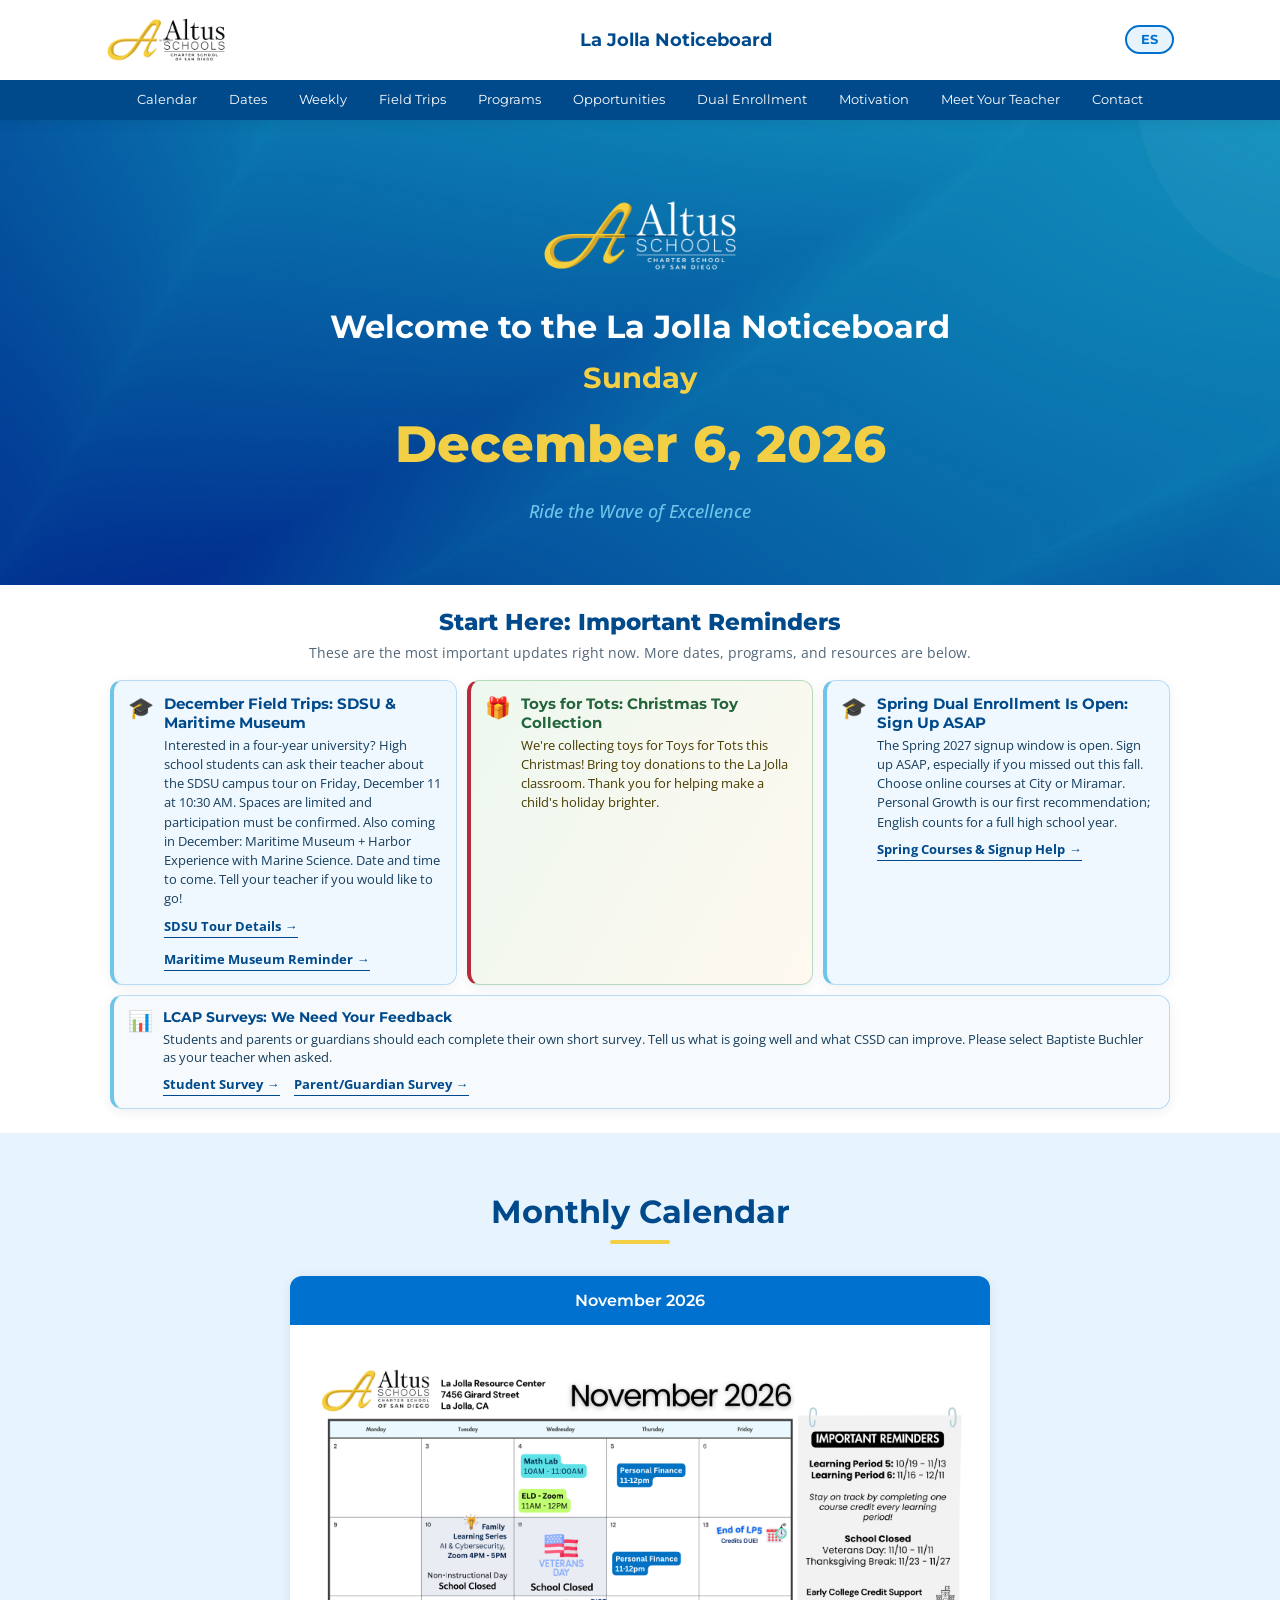
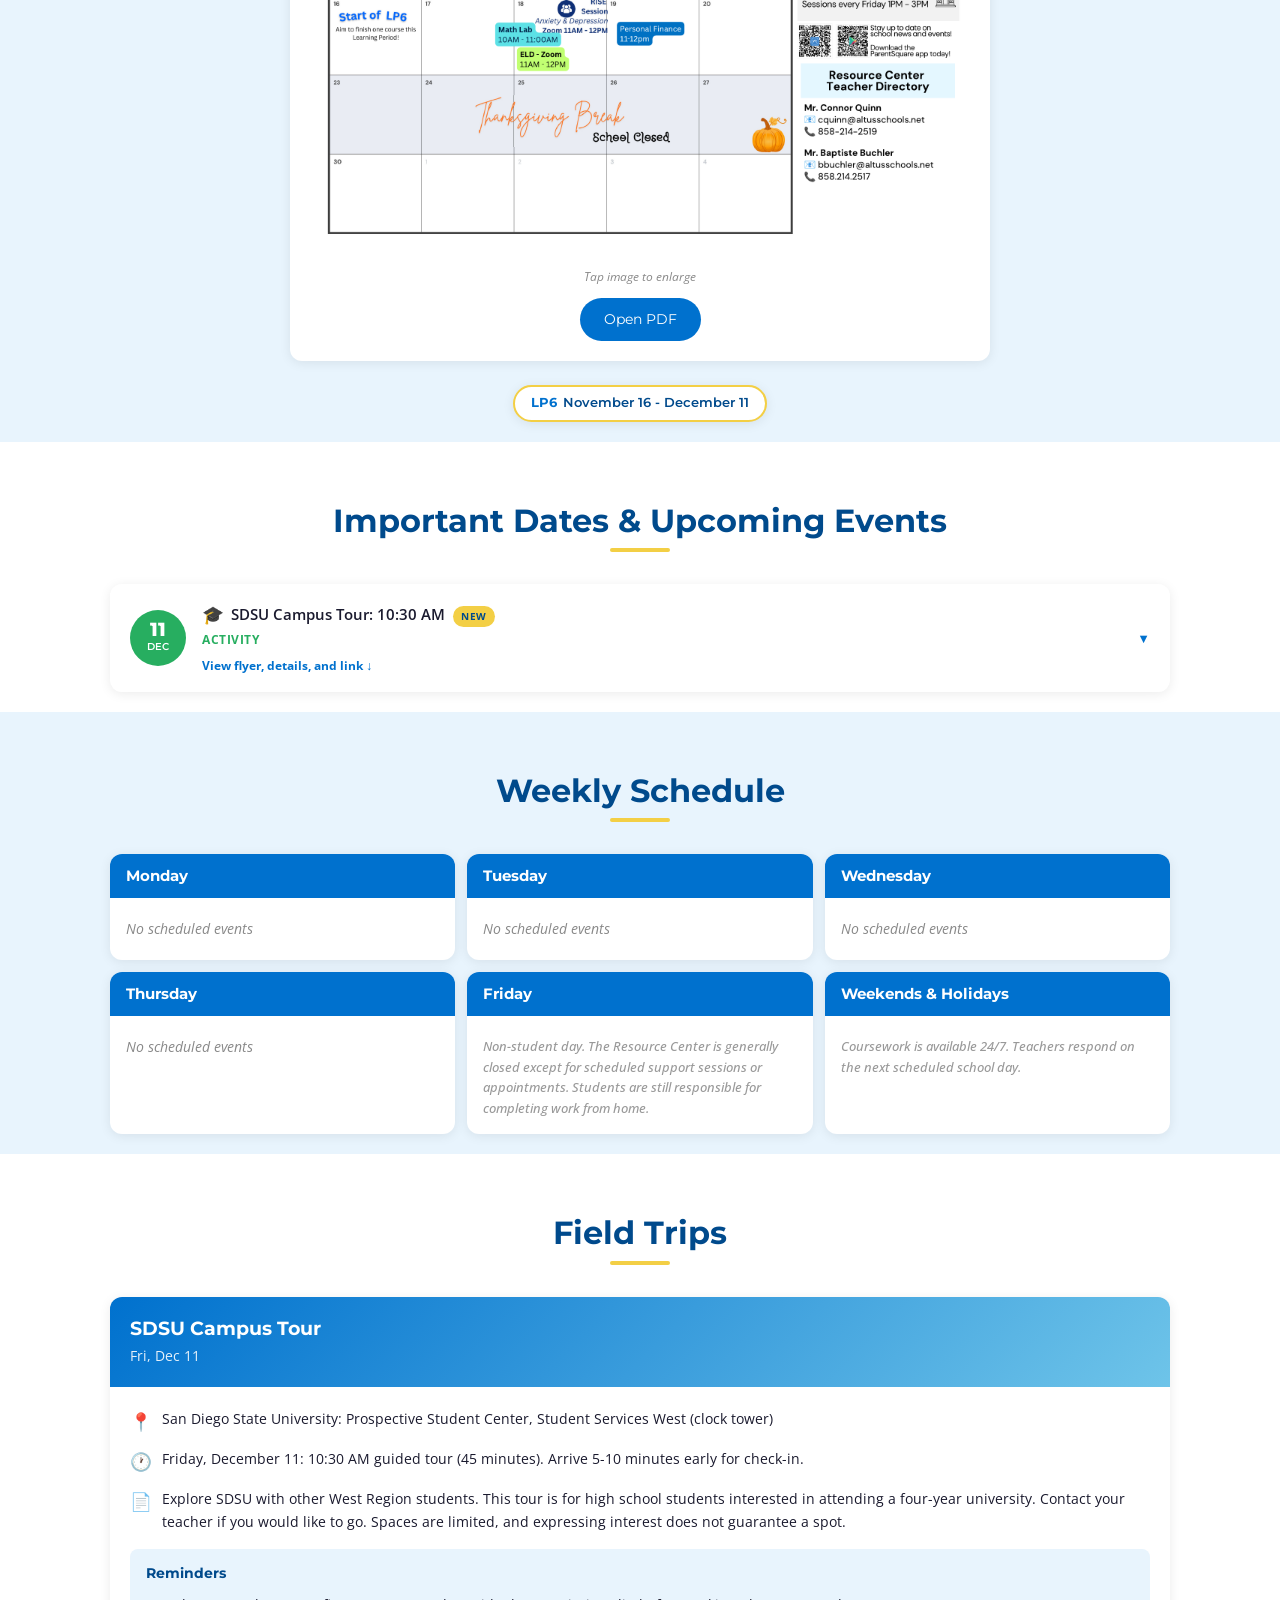
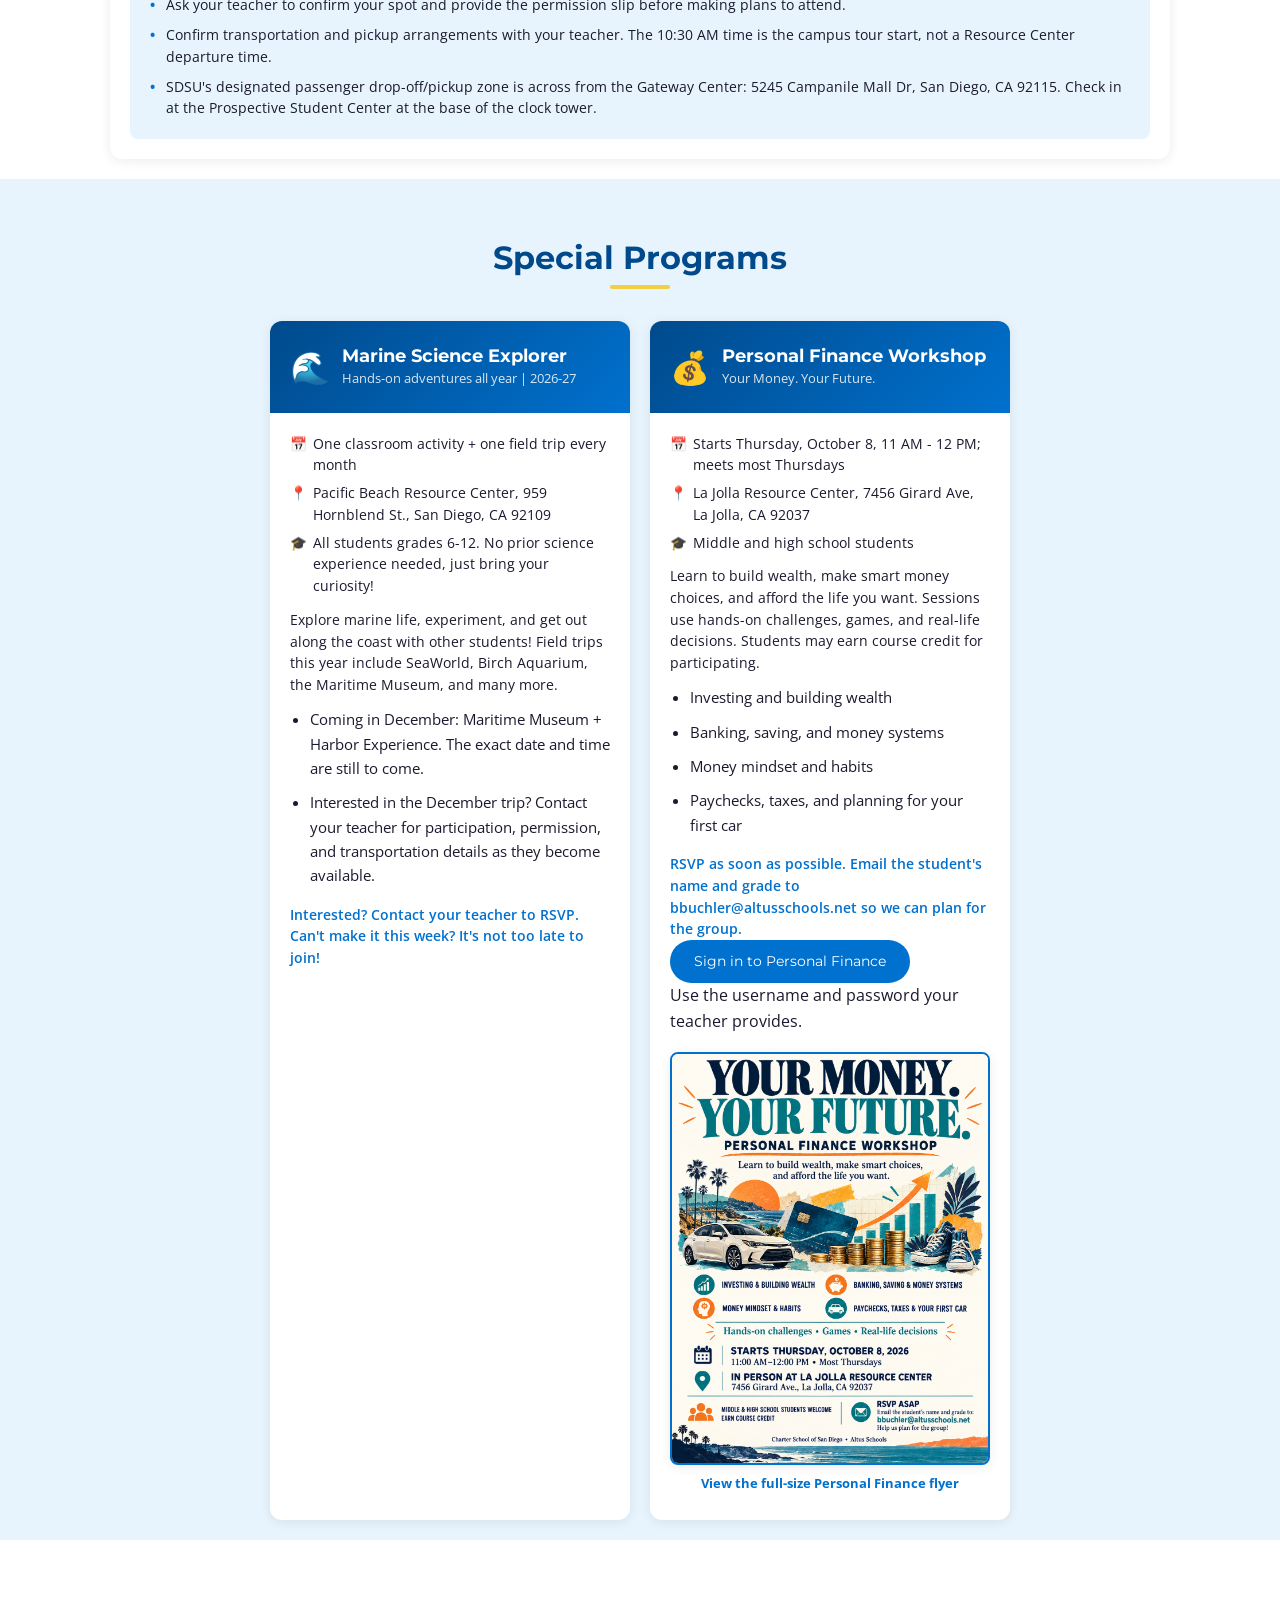
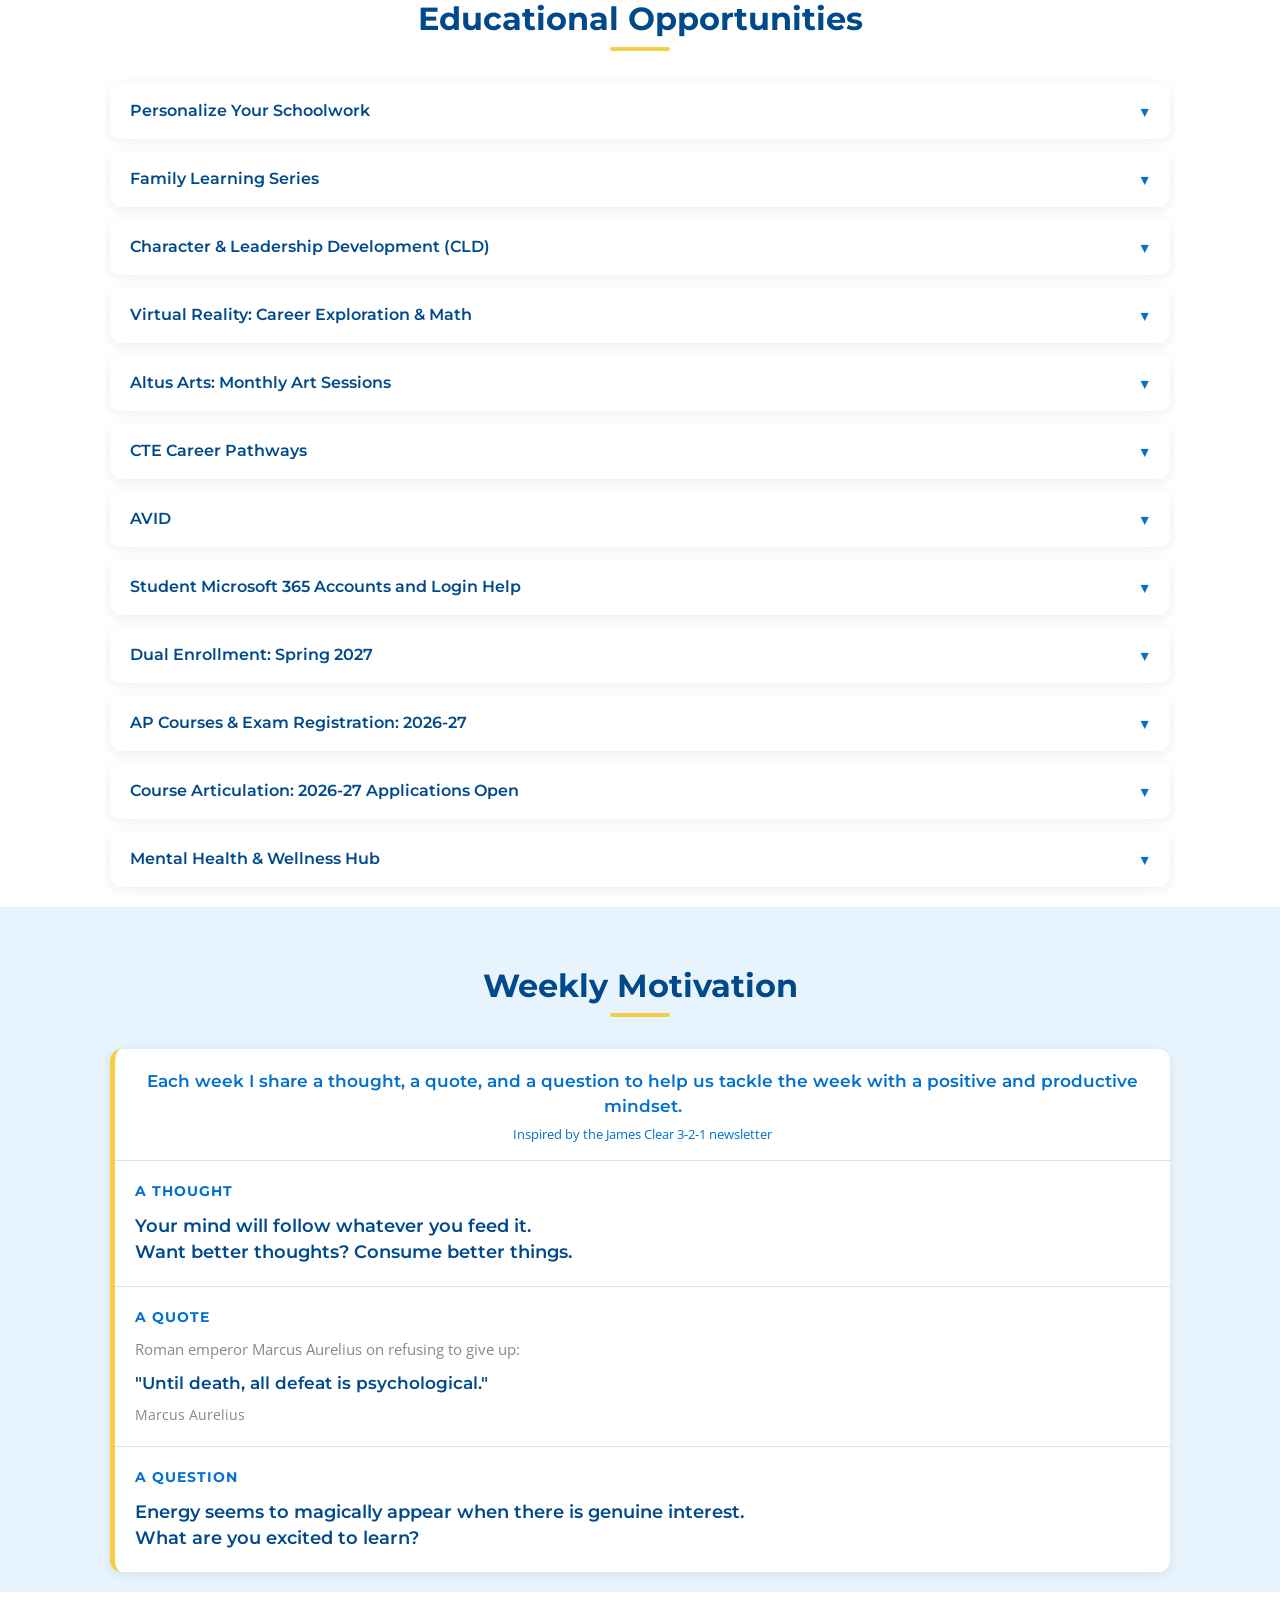
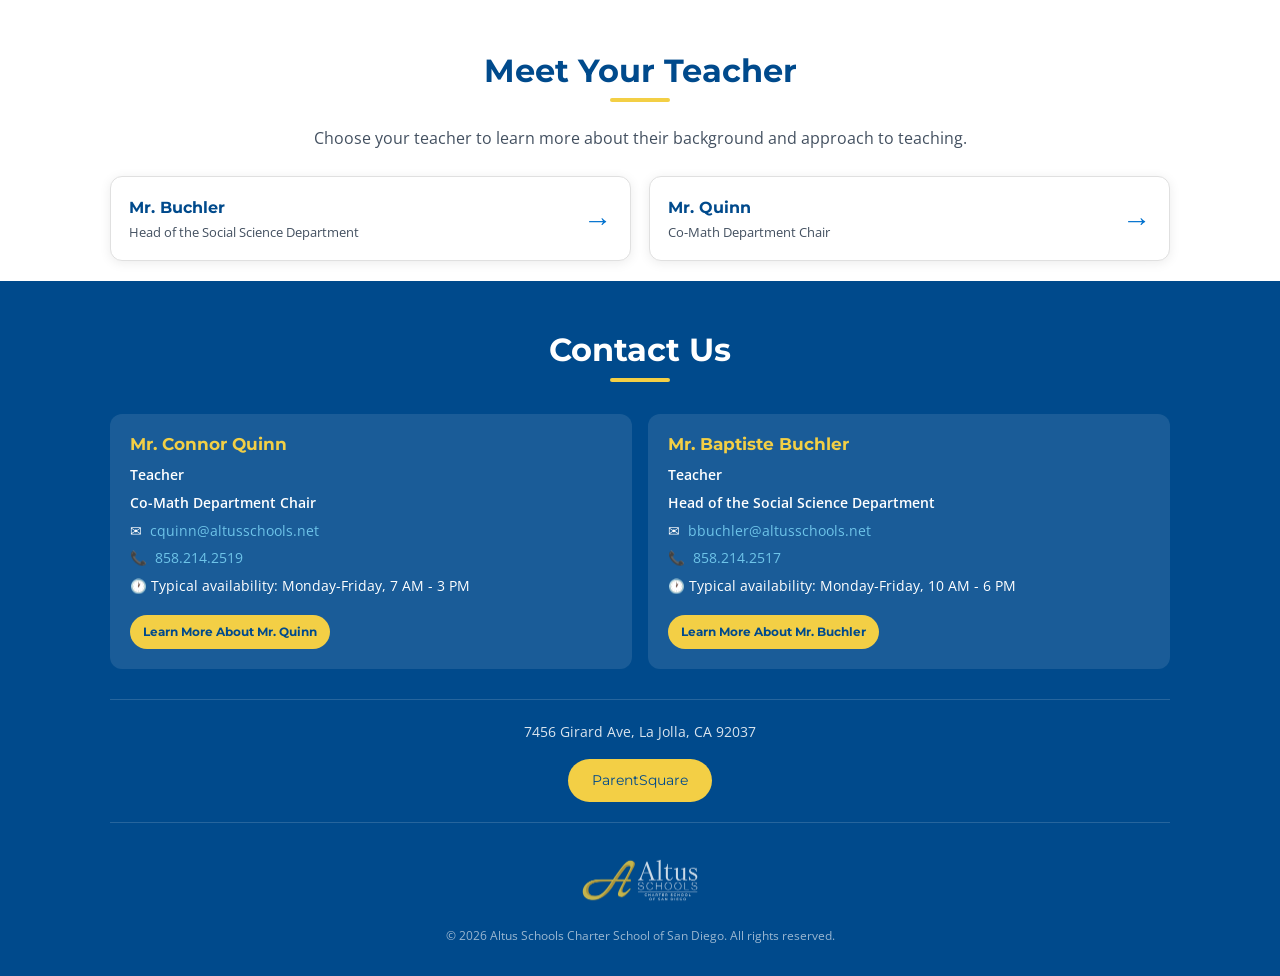
==== commit eb6abcd2: "Remove outdated SeaWorld flyer from current marine science section" ====
--- a/index.html
+++ b/index.html
@@ -172,6 +172,6 @@
         </div>
     </div>
 
-    <script src="script.js?v=20261119-1"></script>
+    <script src="script.js?v=20261119-2"></script>
 </body>
 </html>
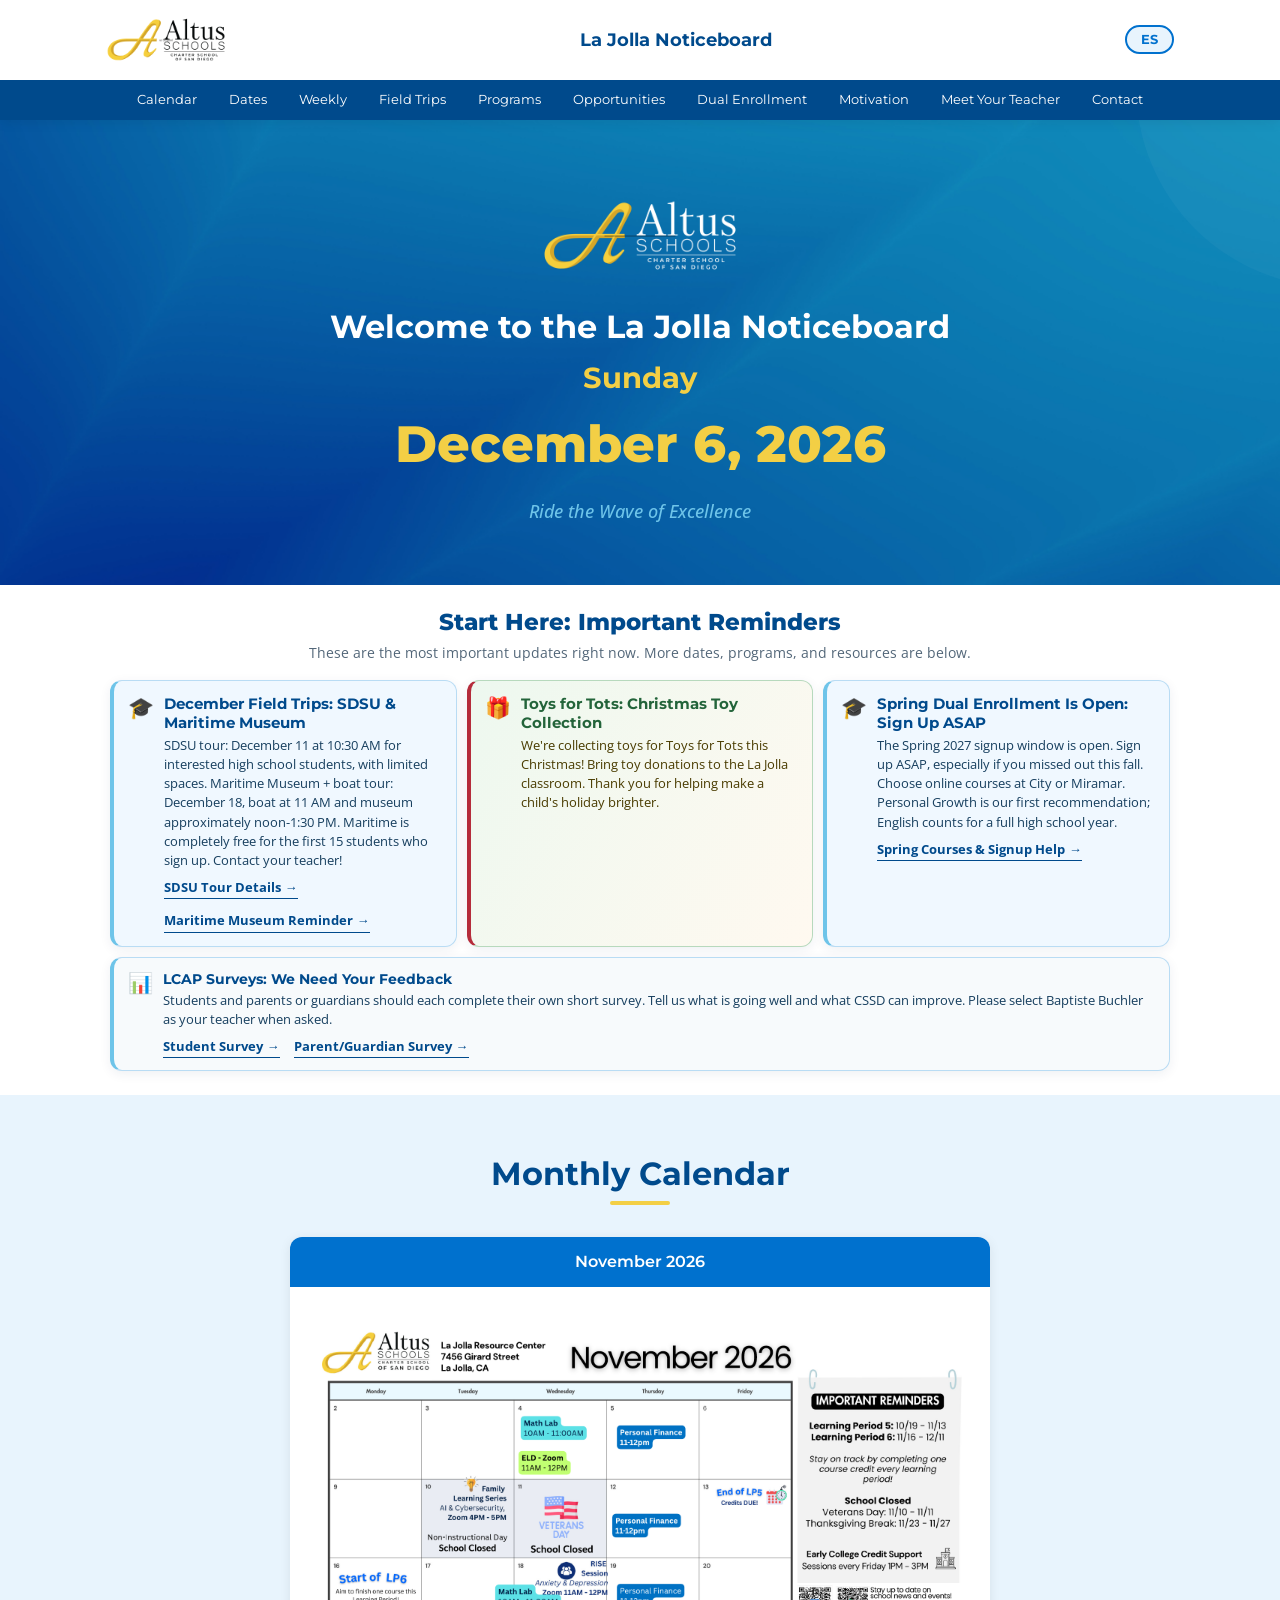
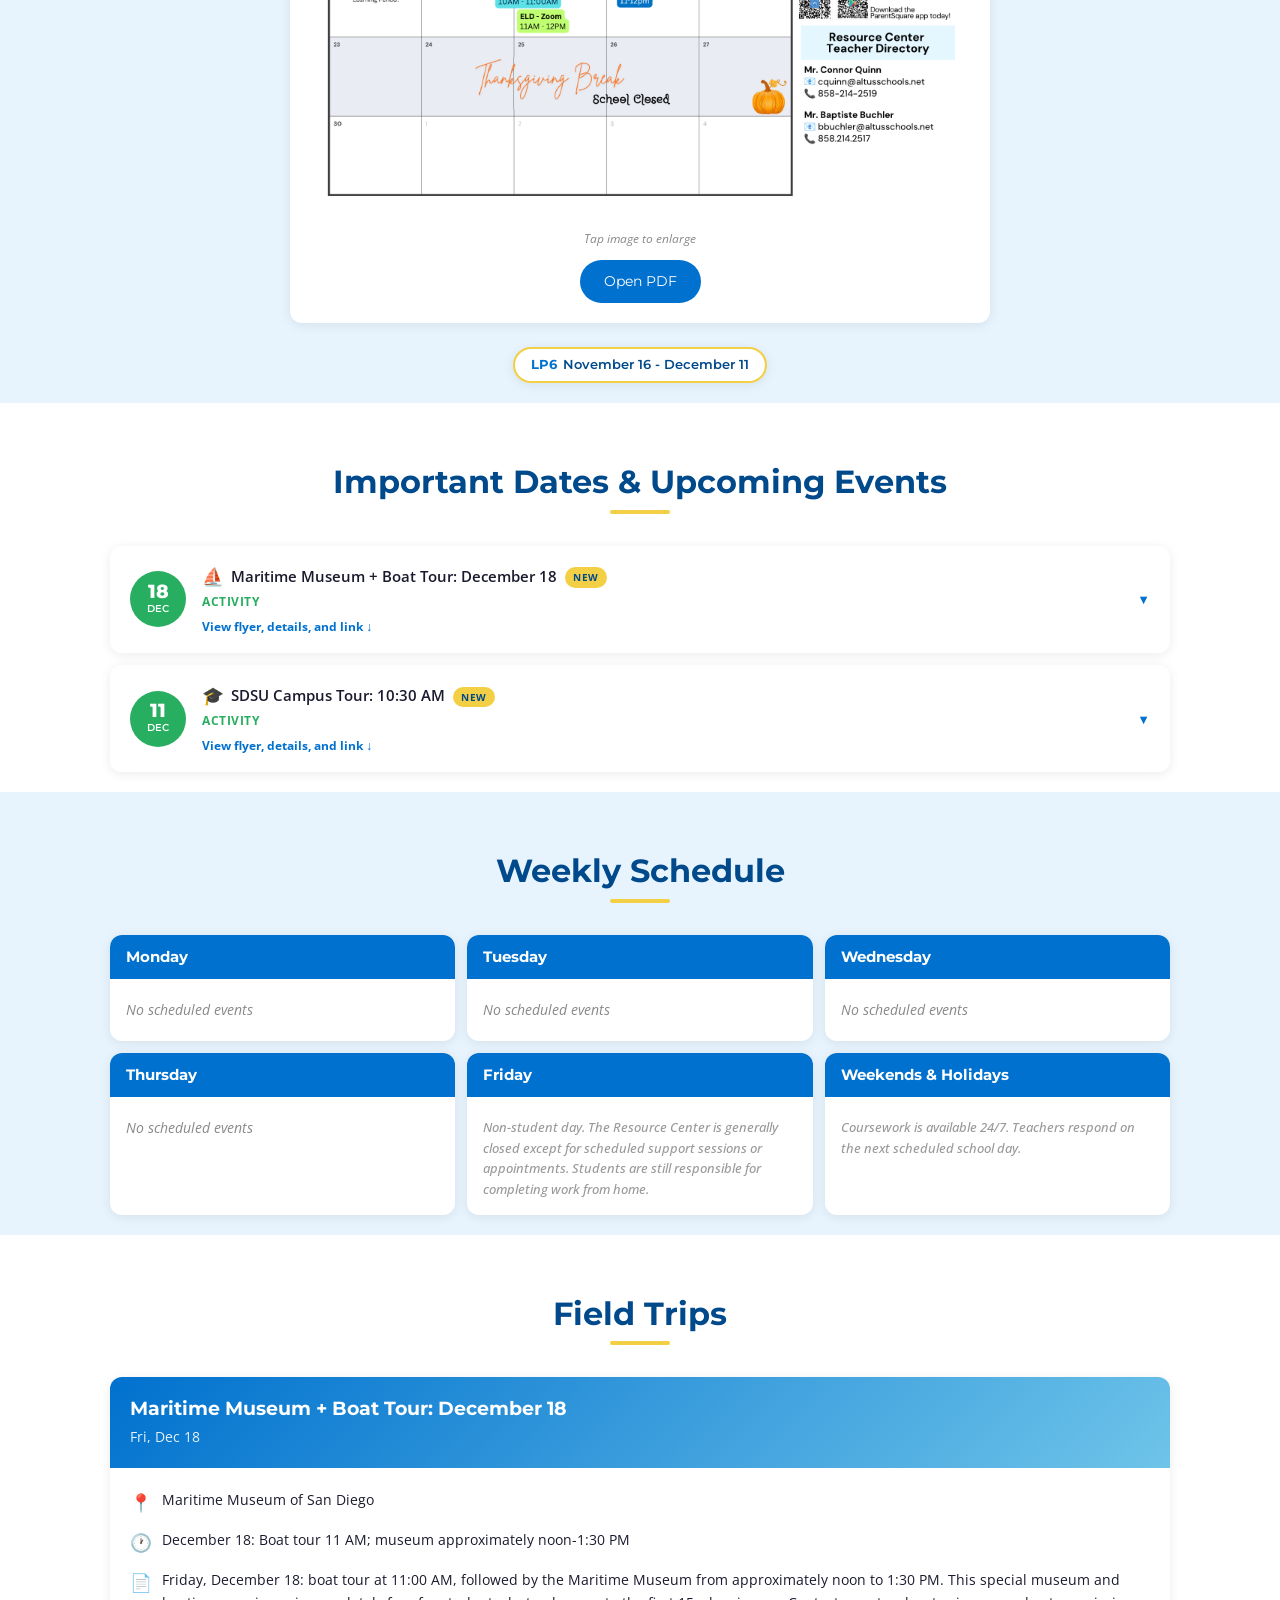
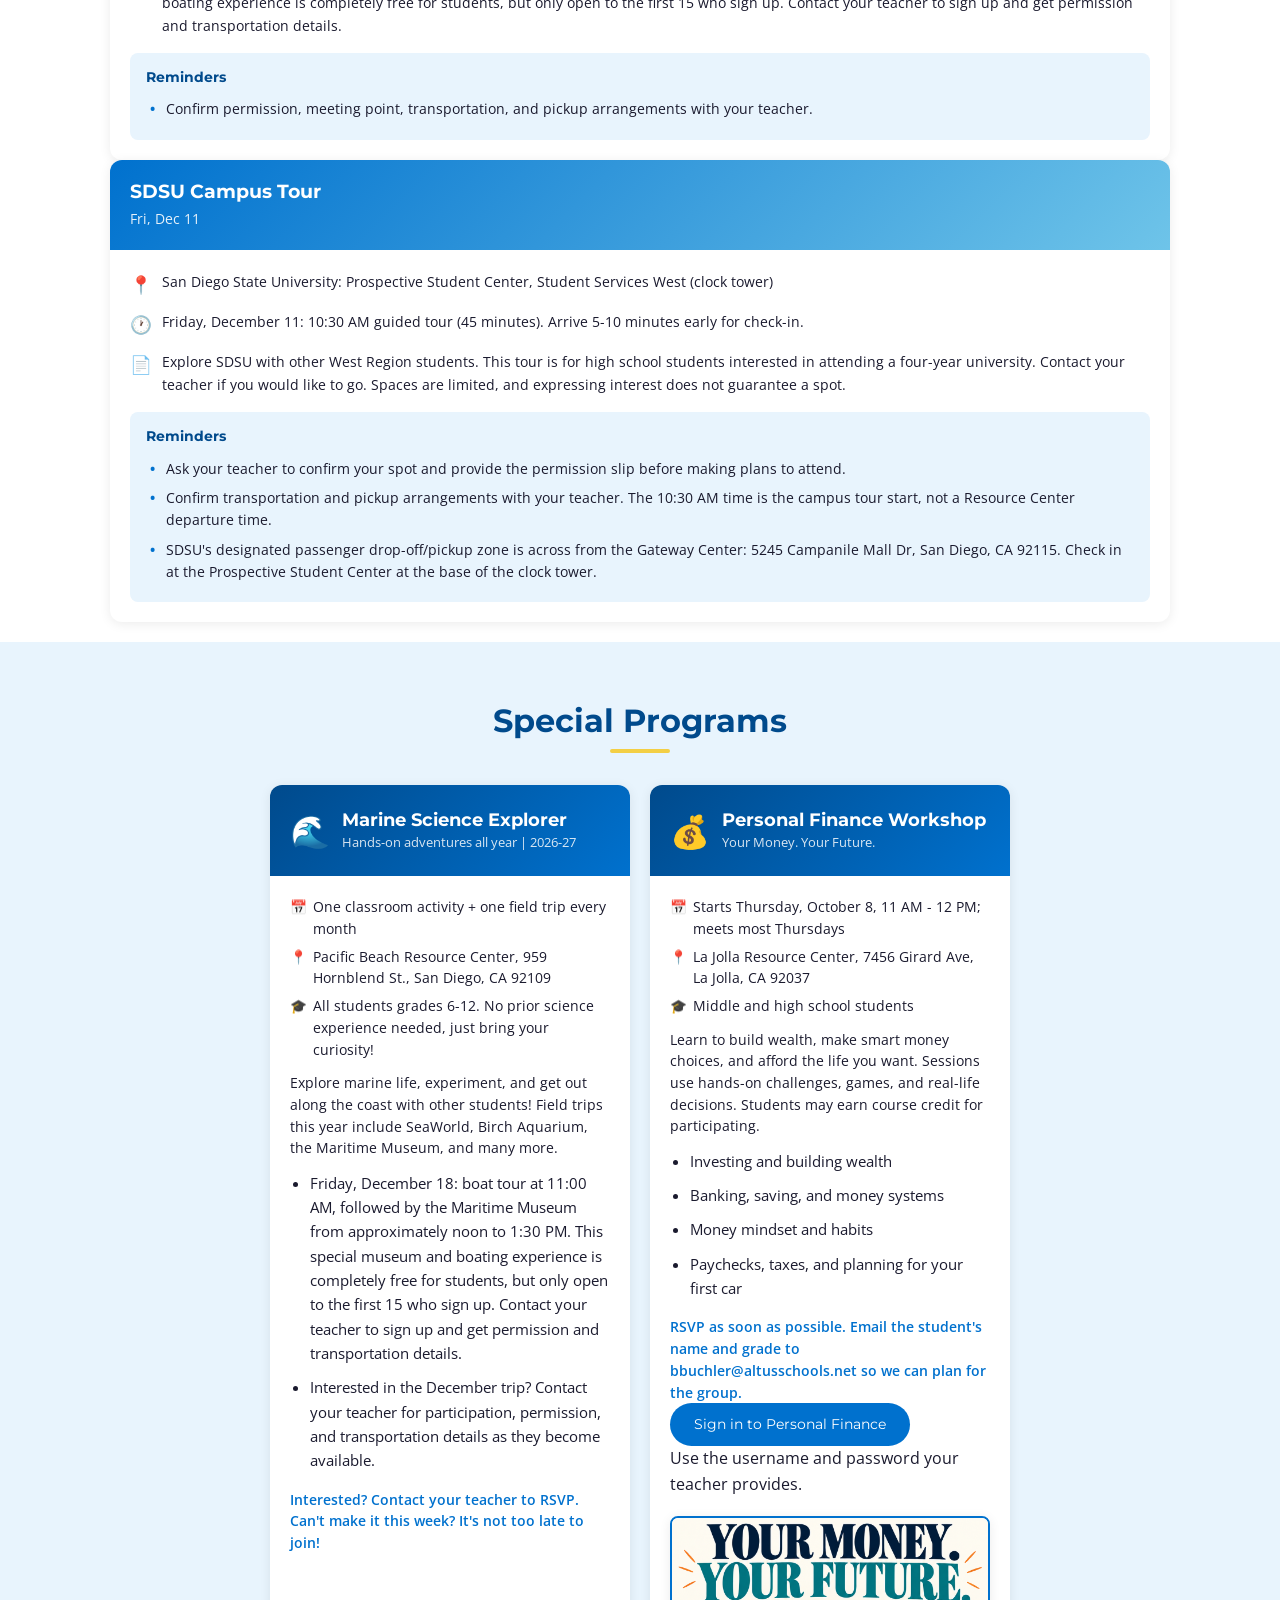
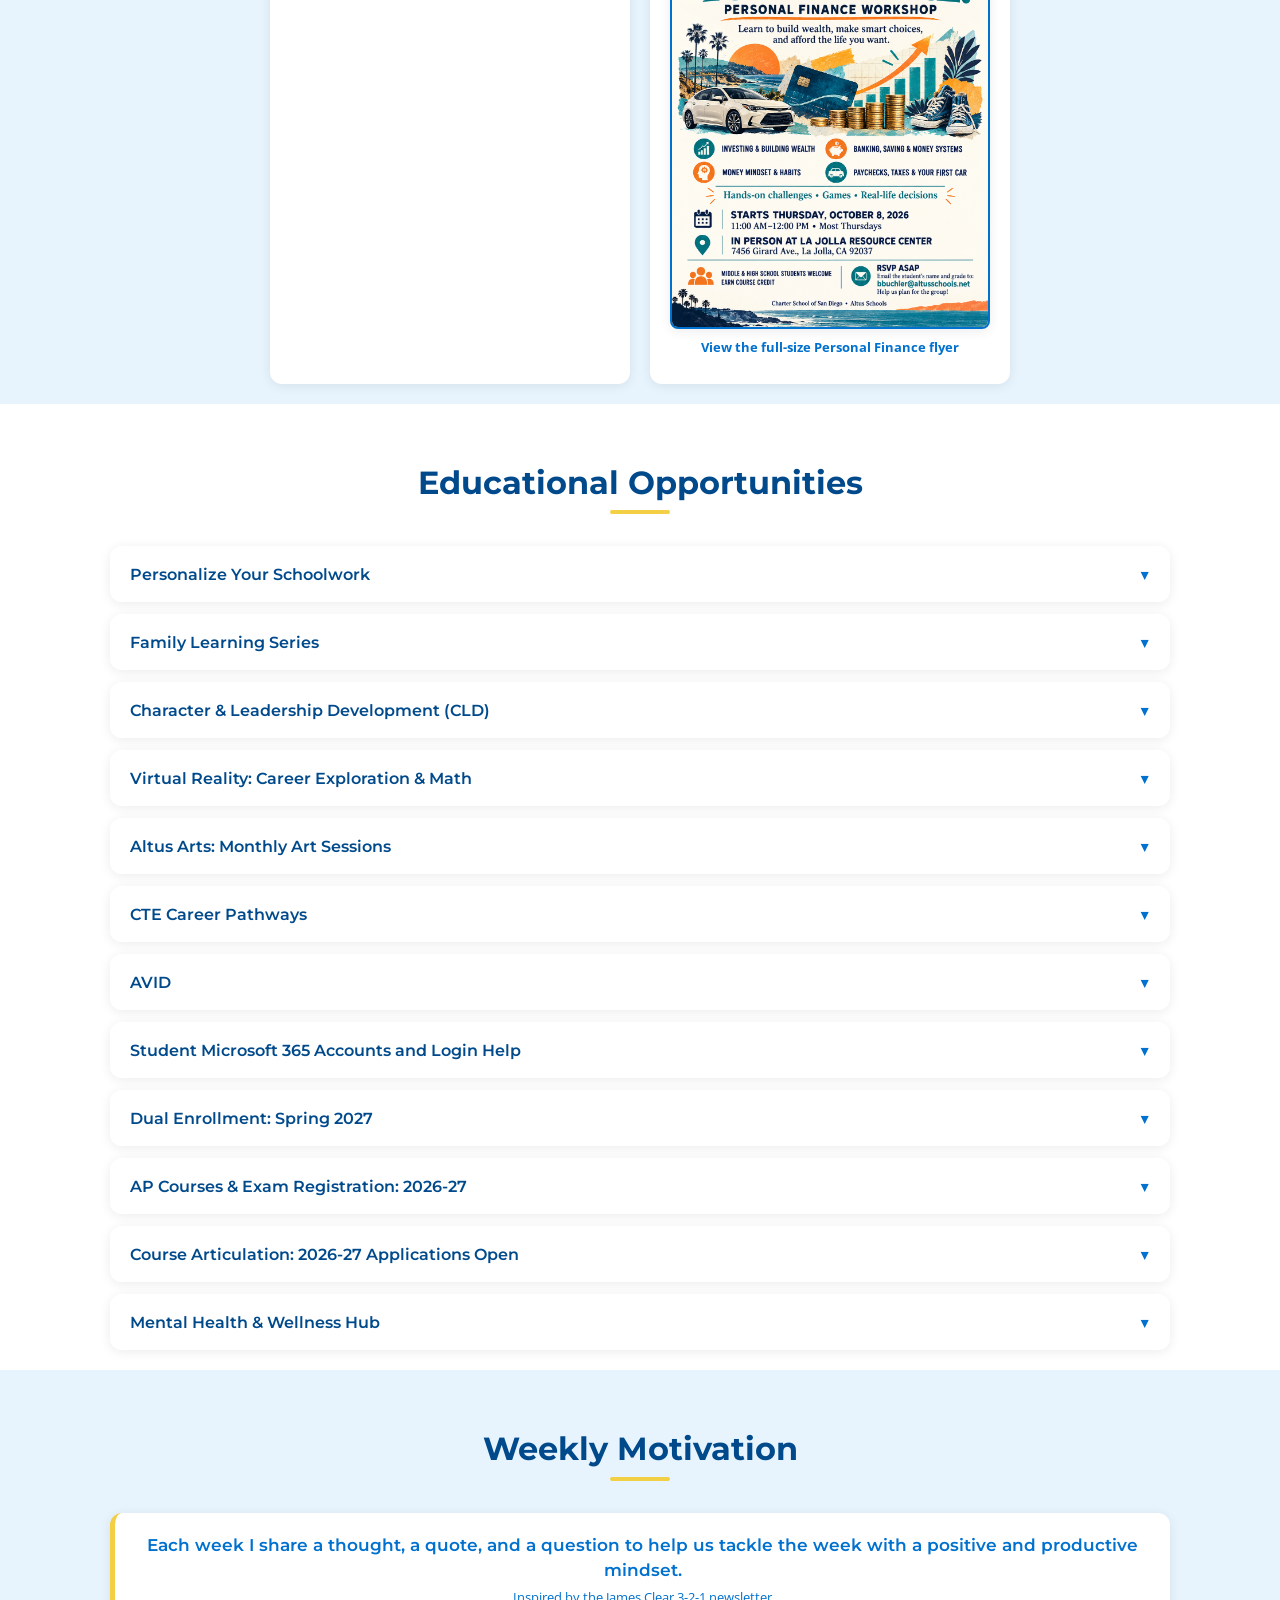
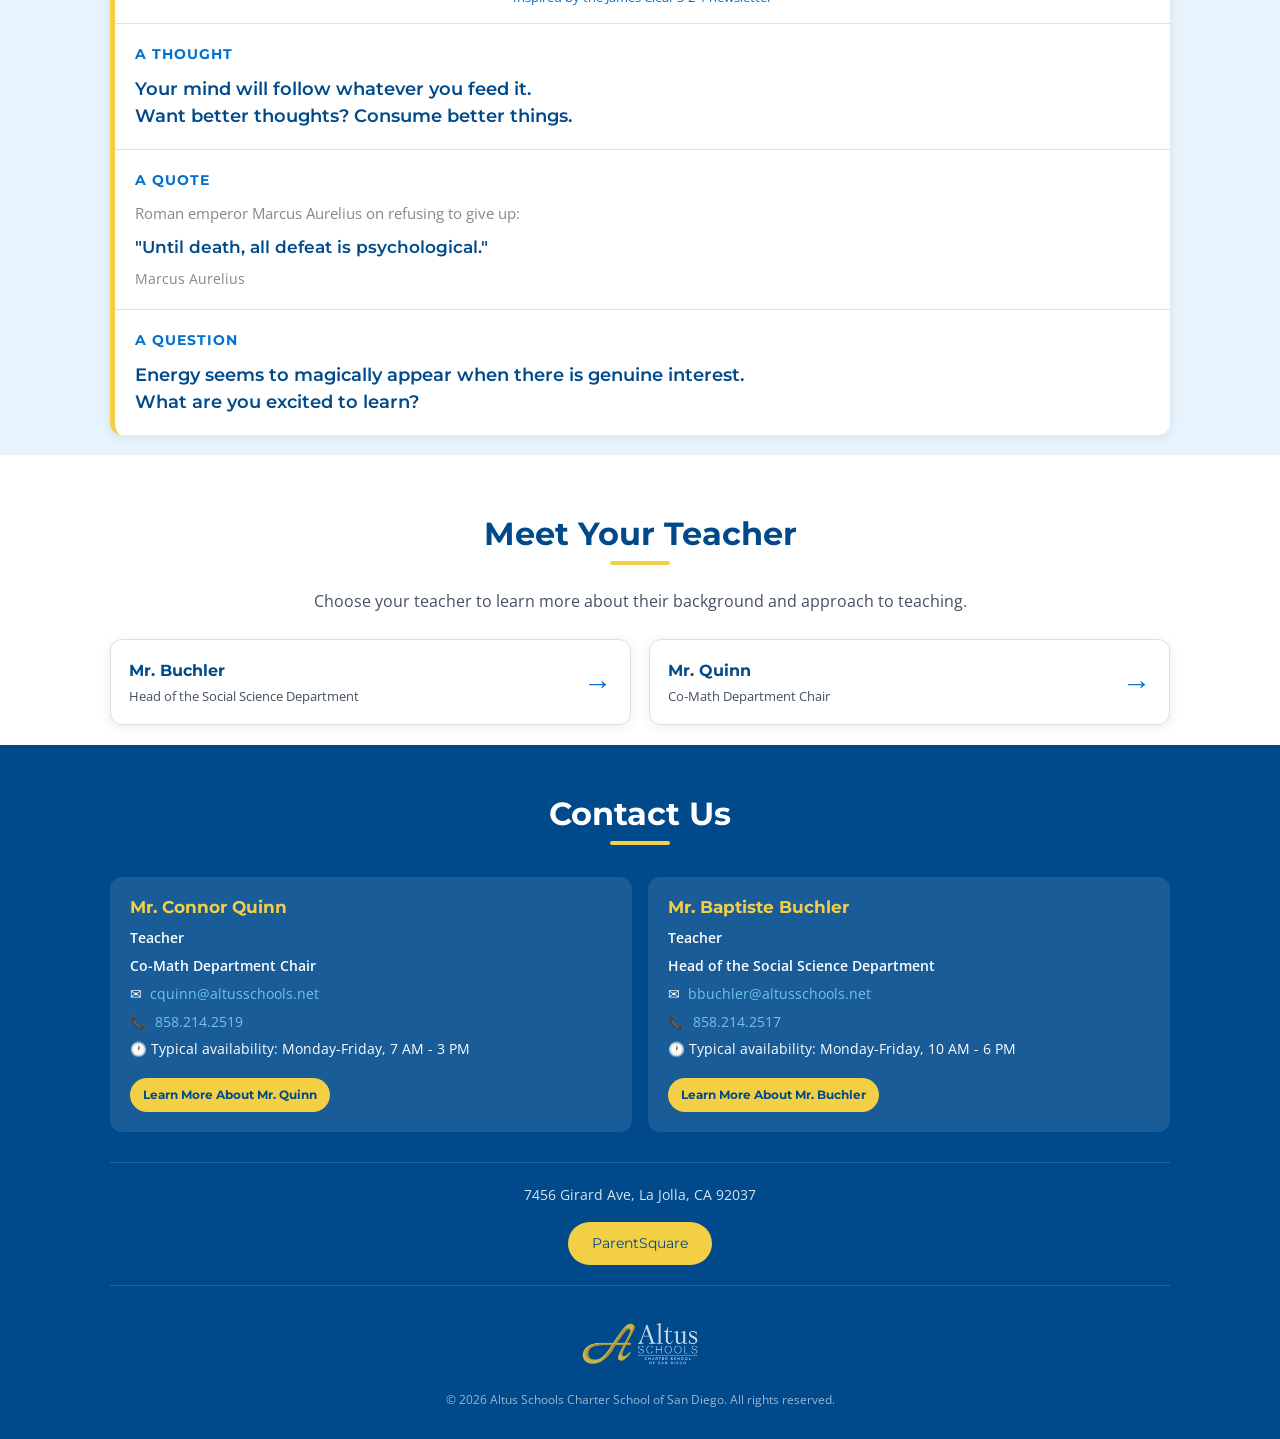
==== commit 1ea8e9ea: "Confirm December 18 Maritime tour schedule and free student signup" ====
--- a/index.html
+++ b/index.html
@@ -172,6 +172,6 @@
         </div>
     </div>
 
-    <script src="script.js?v=20261119-2"></script>
+    <script src="script.js?v=20261119-3"></script>
 </body>
 </html>
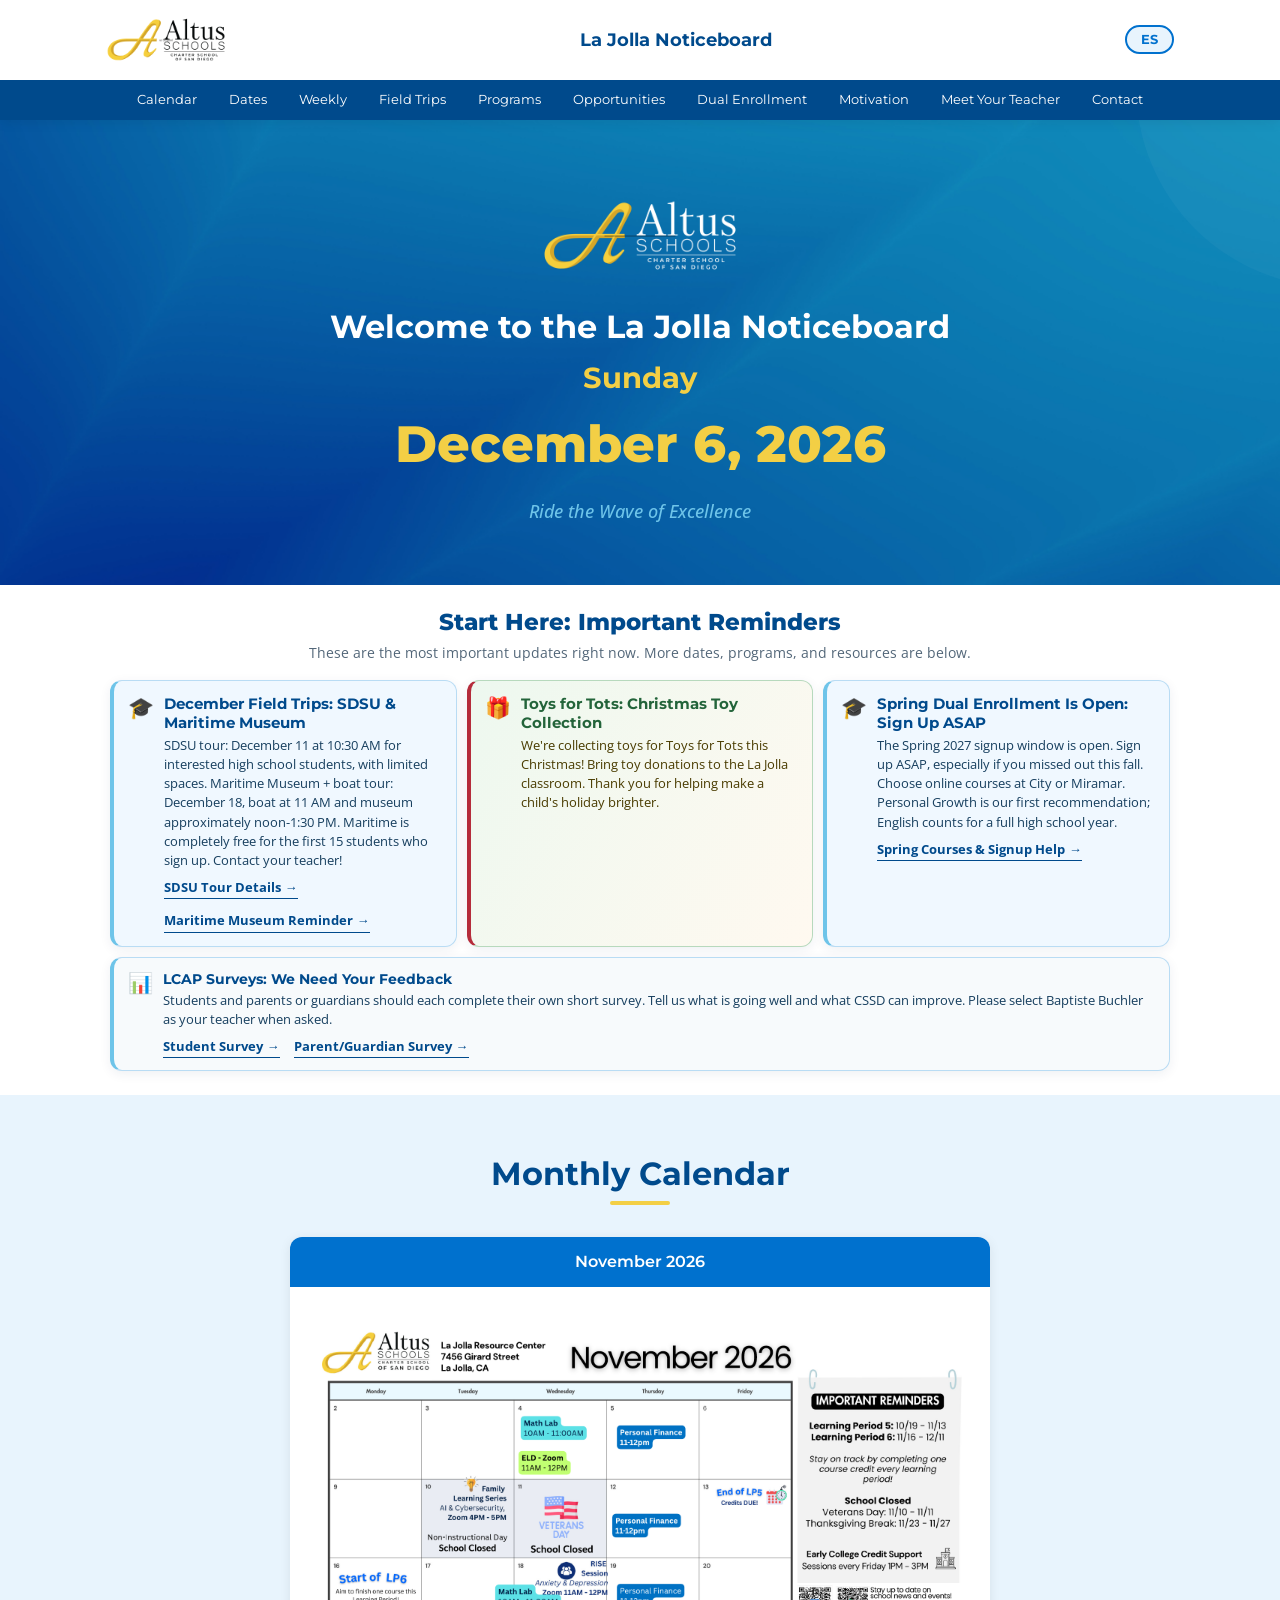
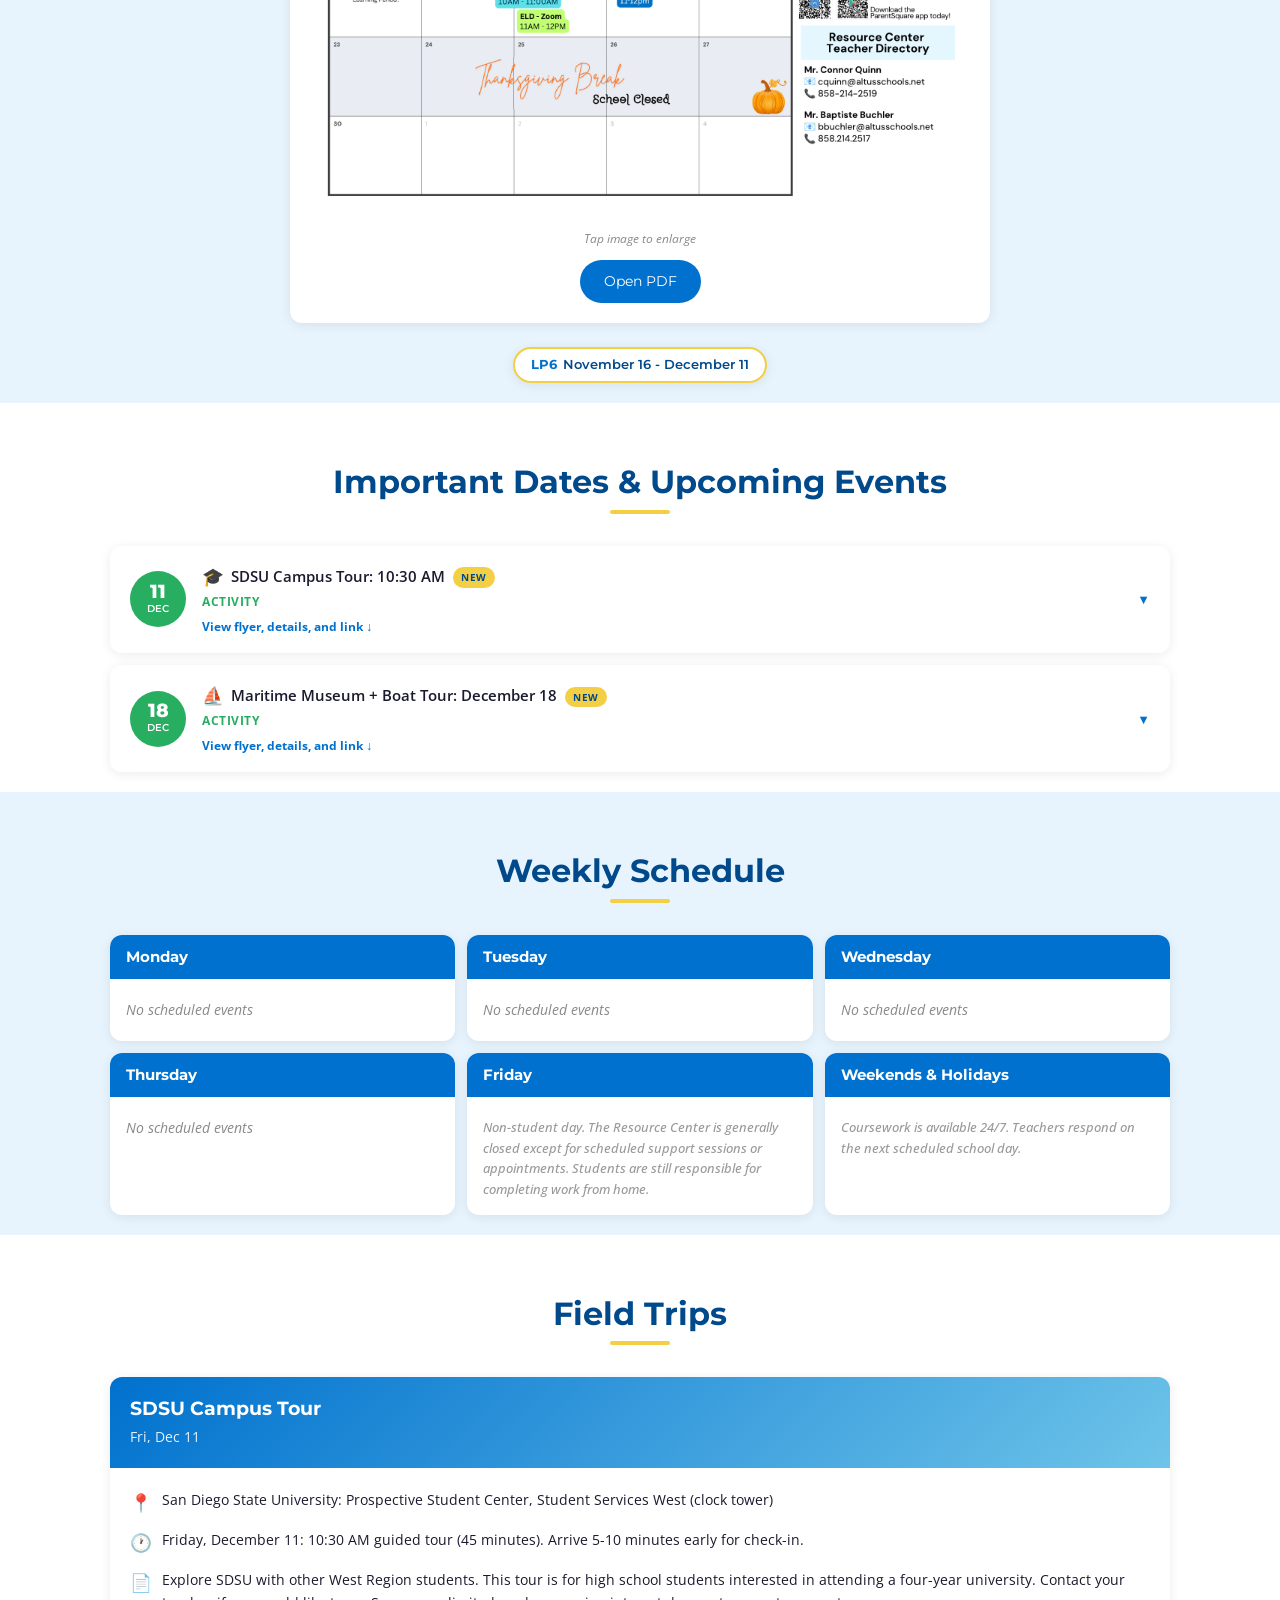
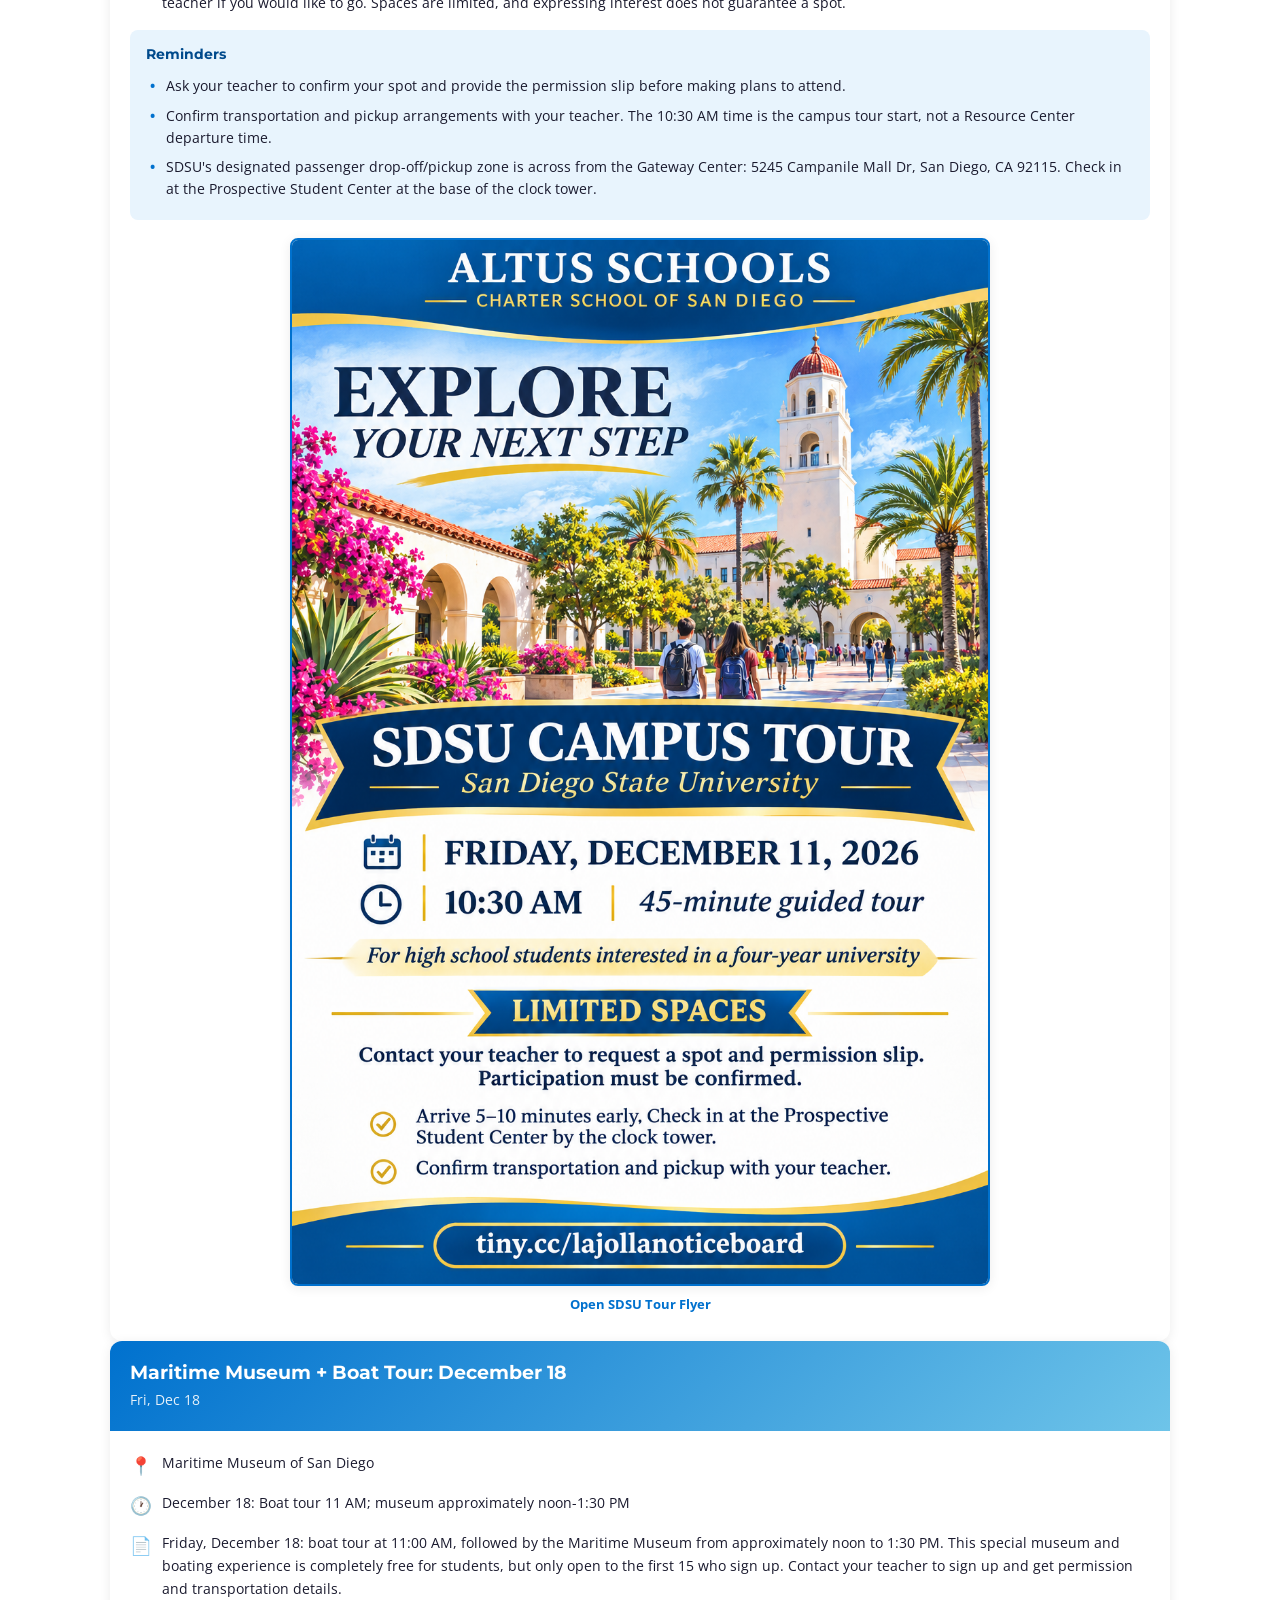
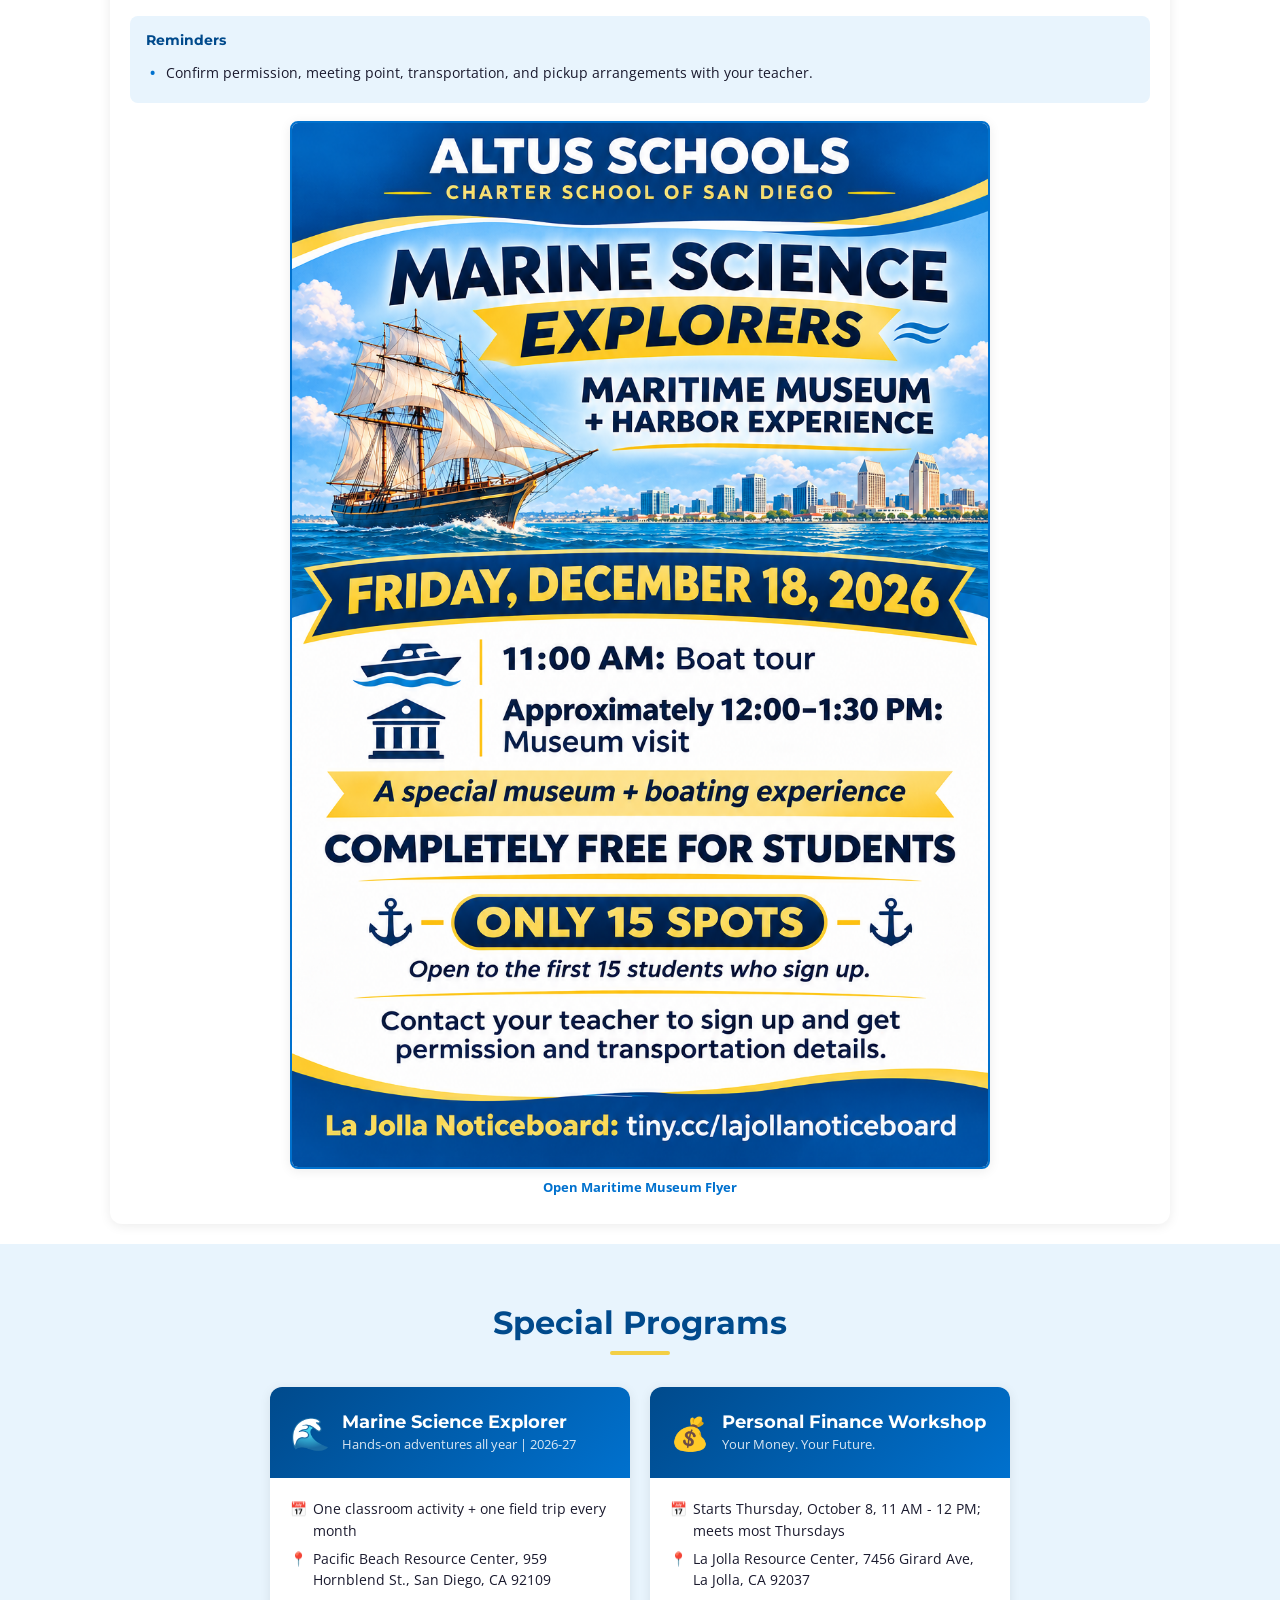
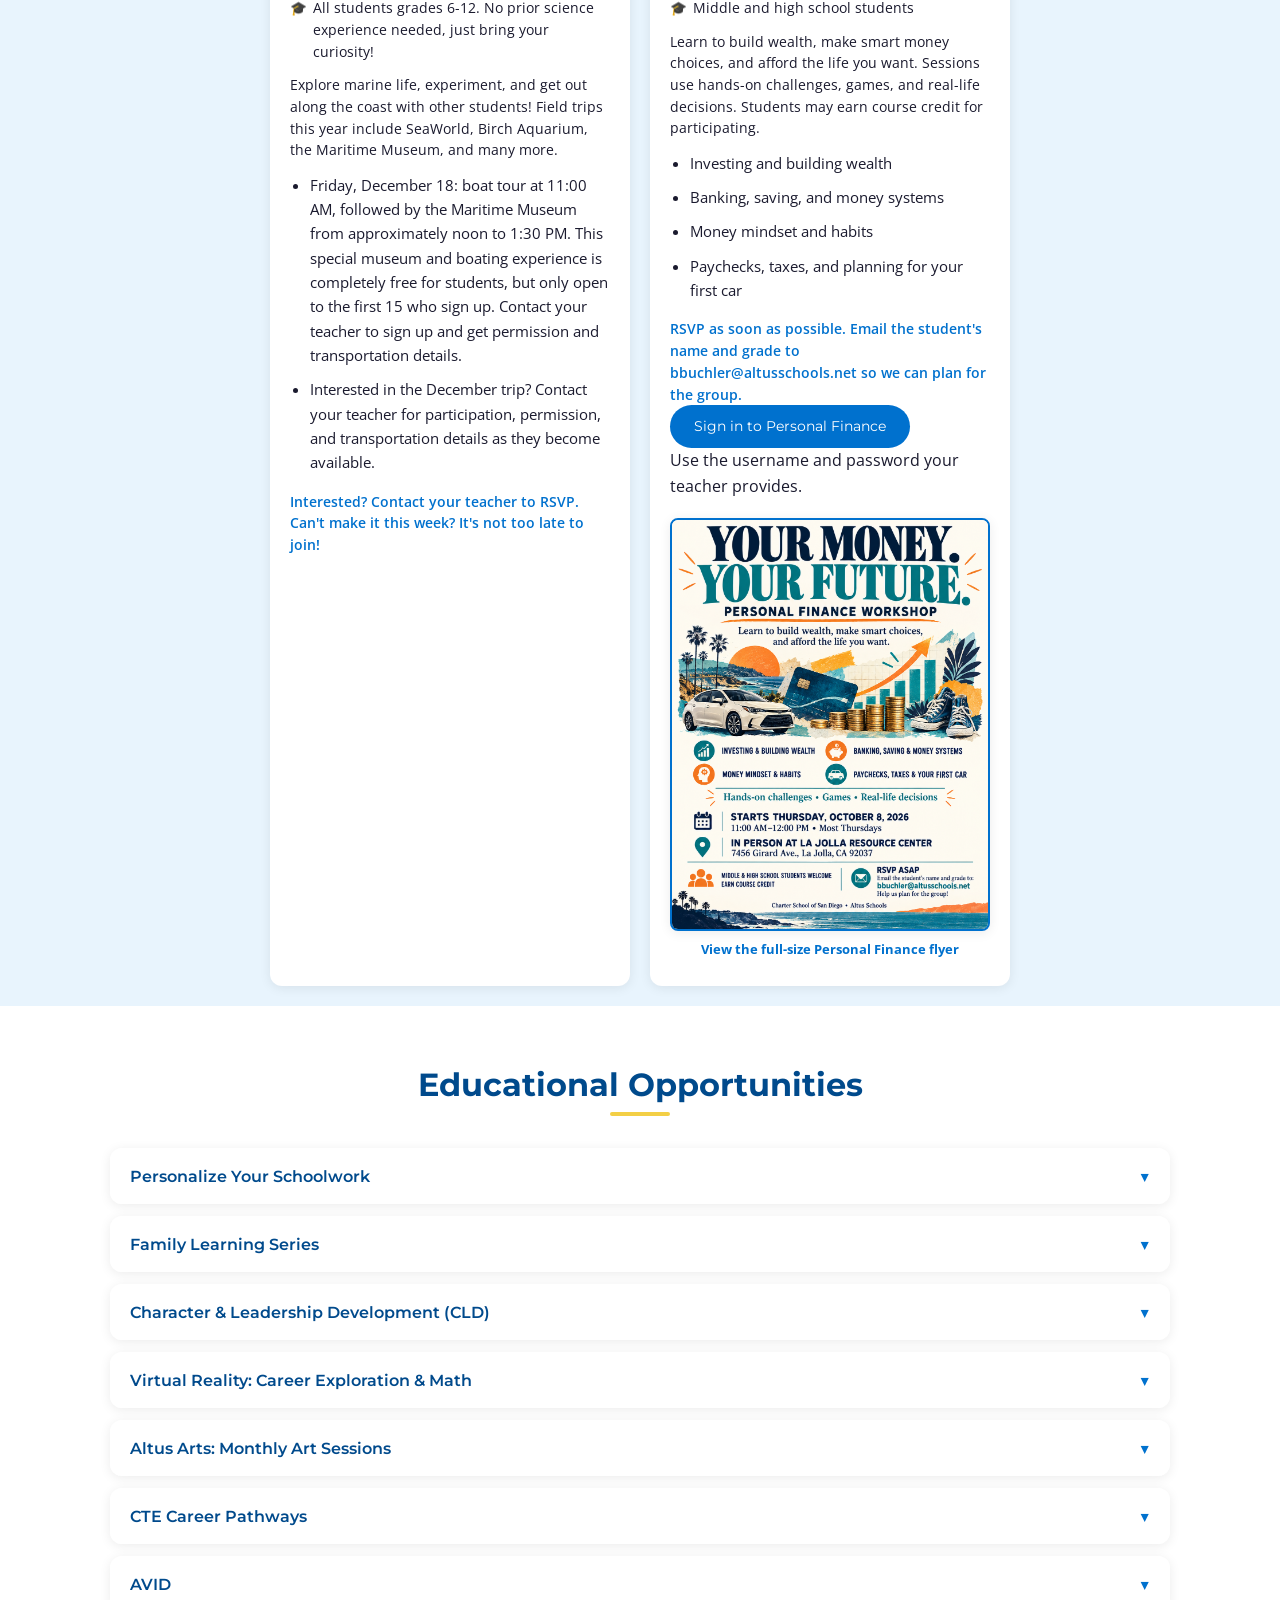
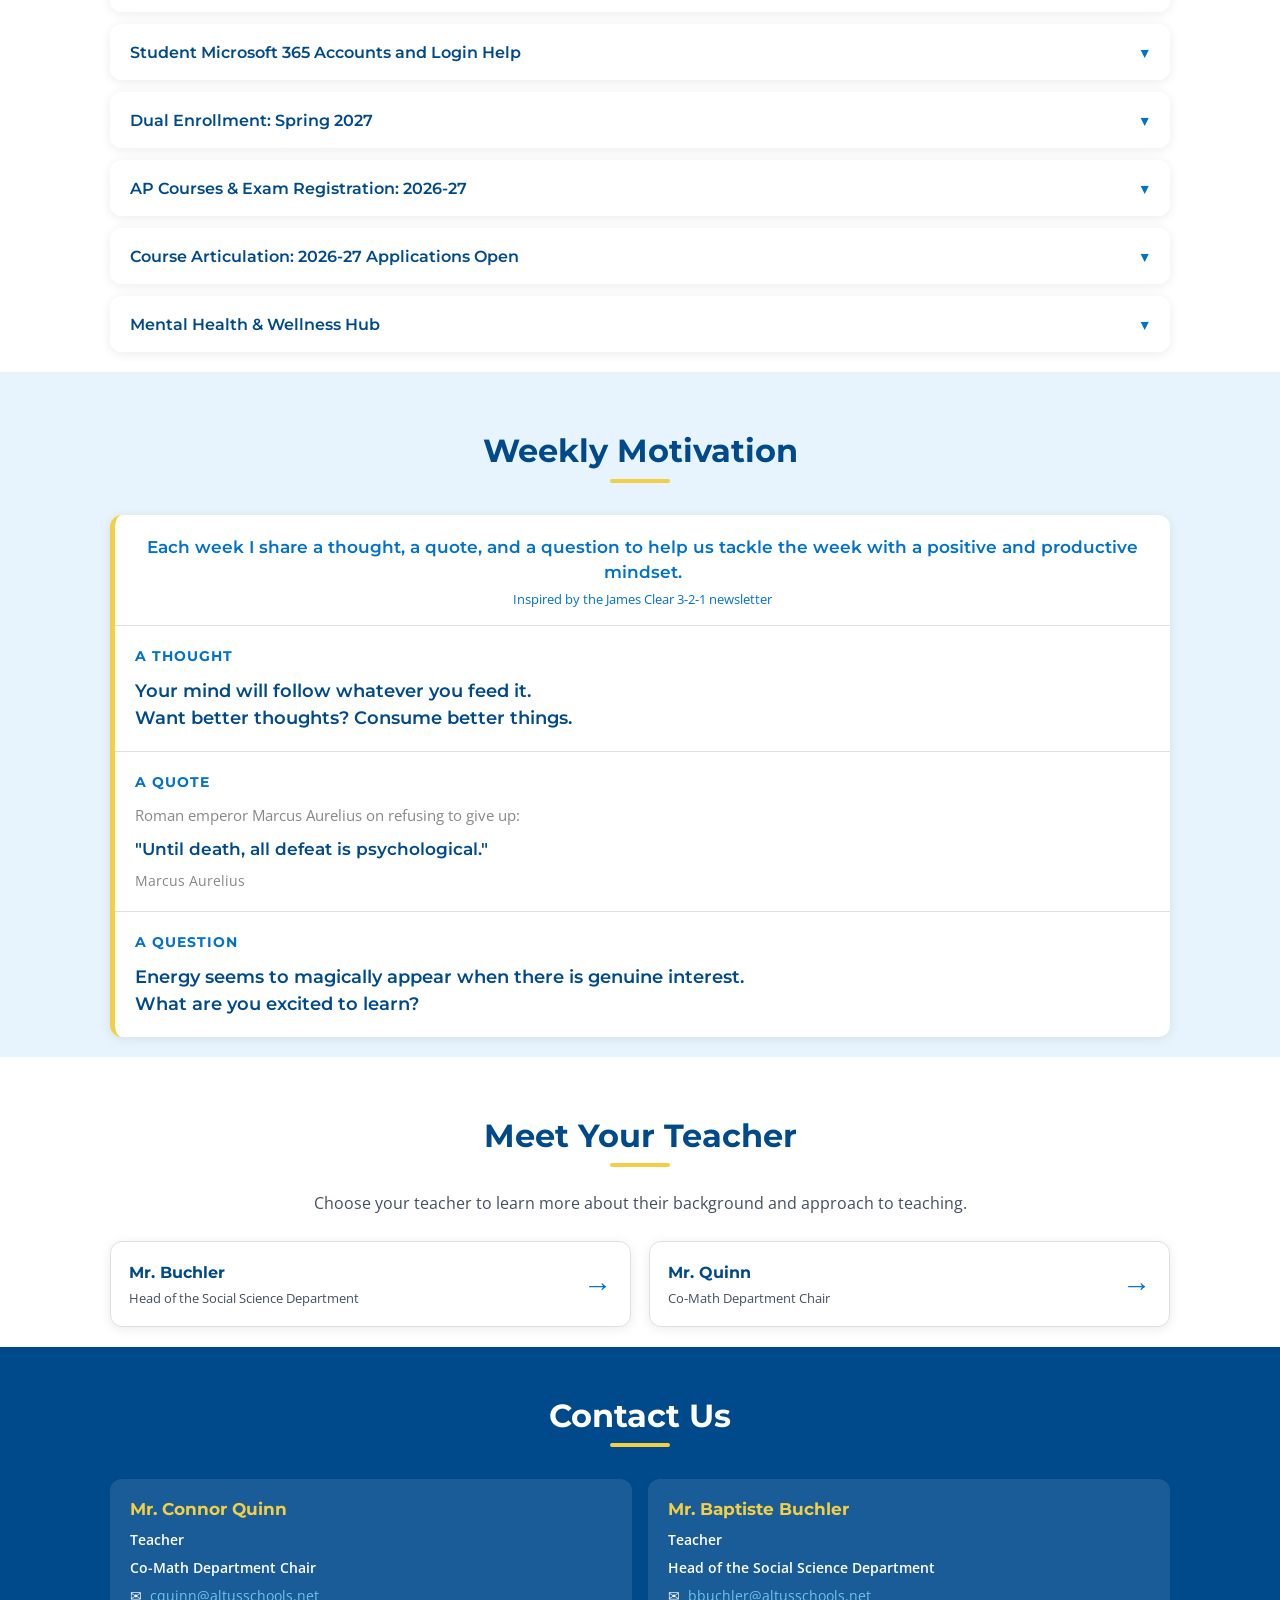
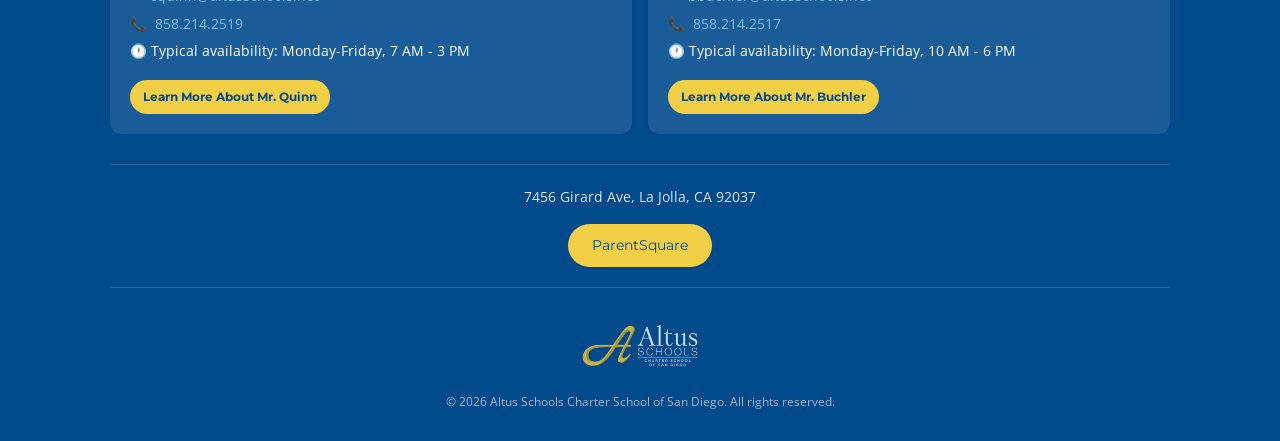
==== commit afe1ee39: "Publish approved SDSU and Maritime Museum flyers" ====
--- a/index.html
+++ b/index.html
@@ -172,6 +172,6 @@
         </div>
     </div>
 
-    <script src="script.js?v=20261119-3"></script>
+    <script src="script.js?v=20261119-4"></script>
 </body>
 </html>
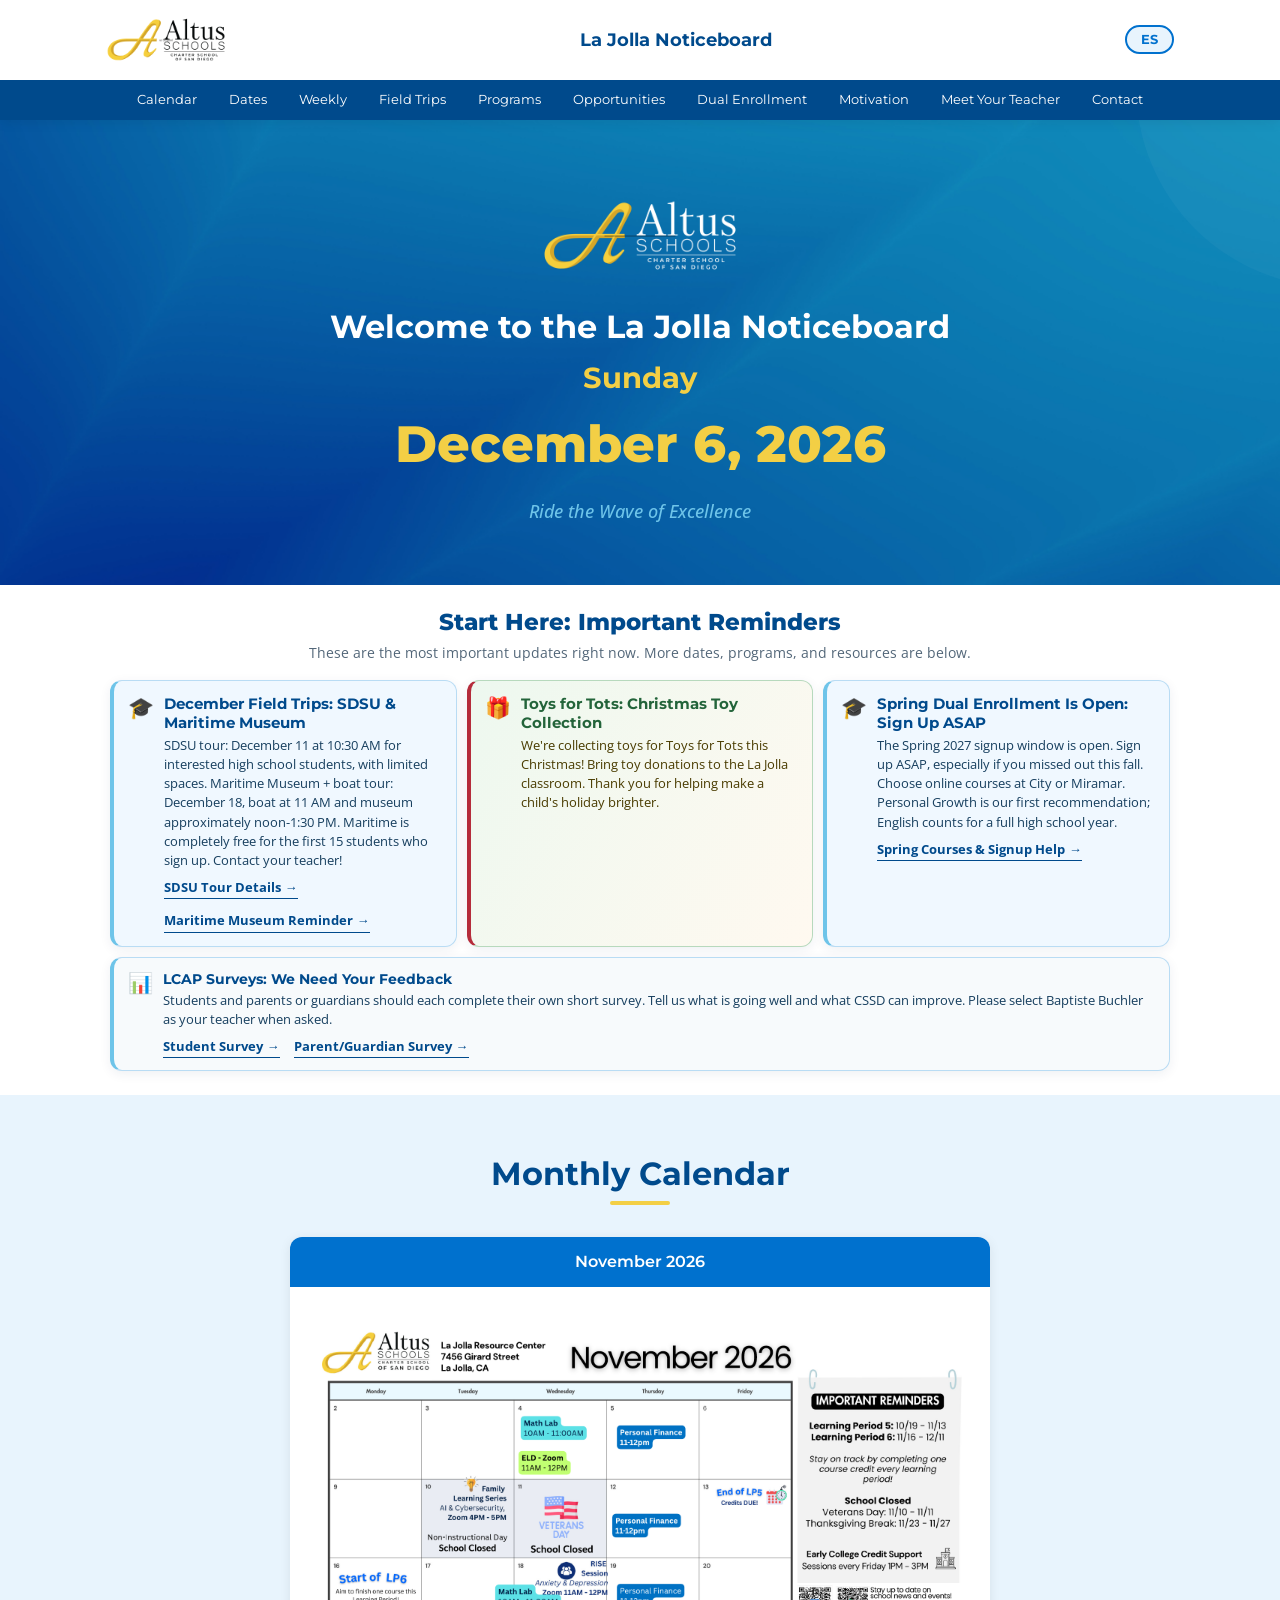
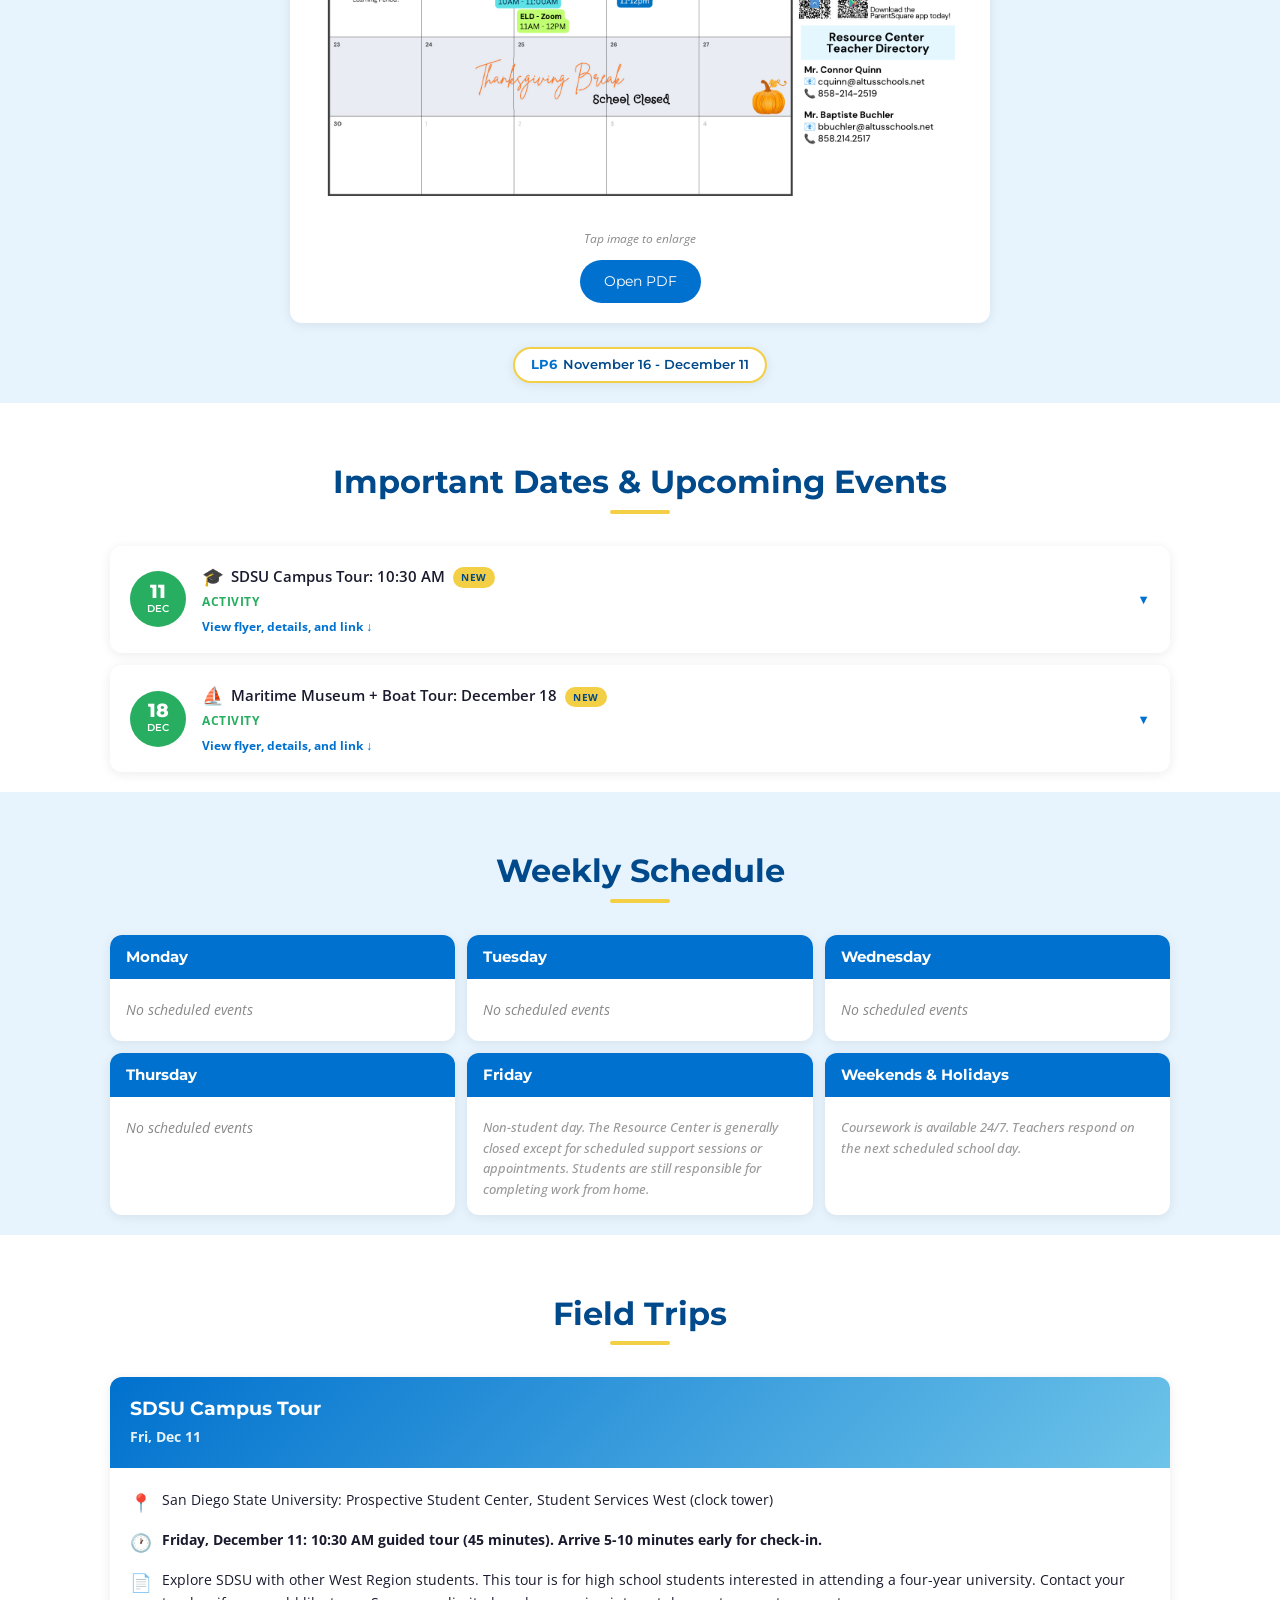
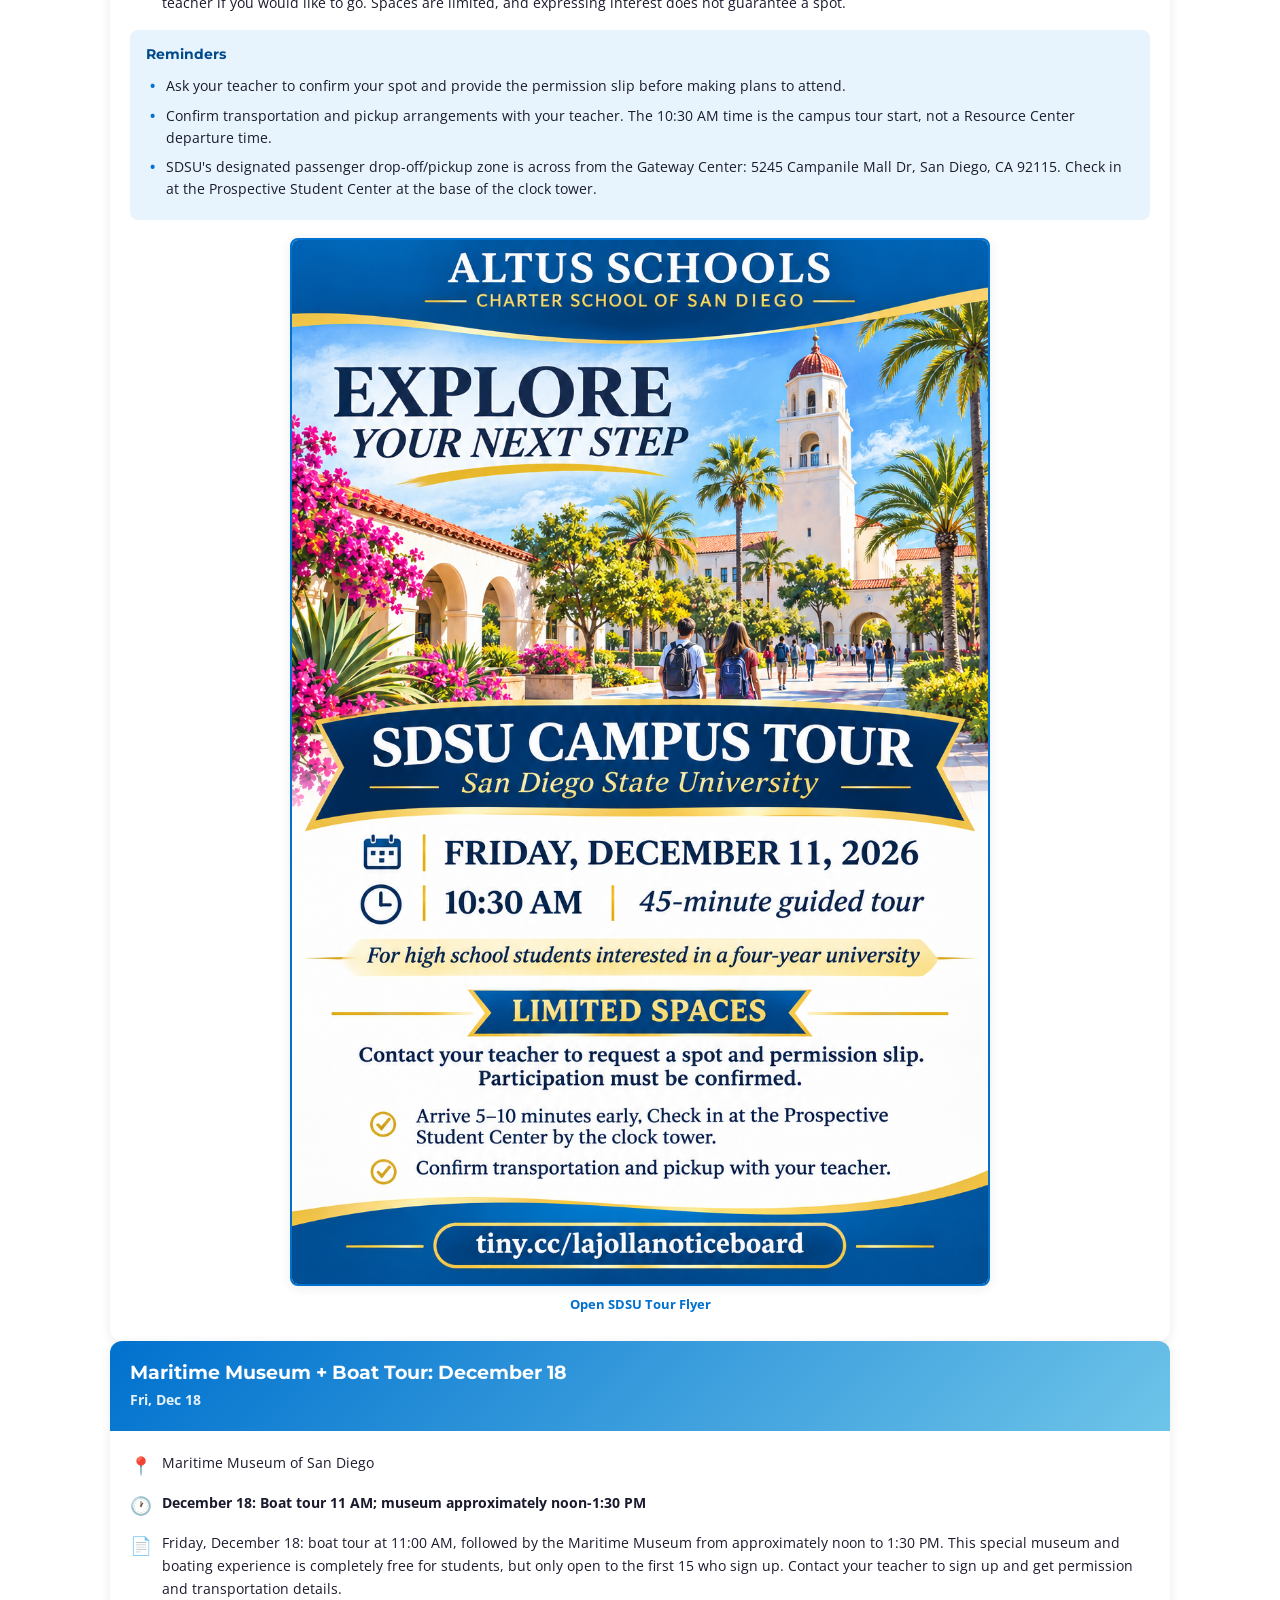
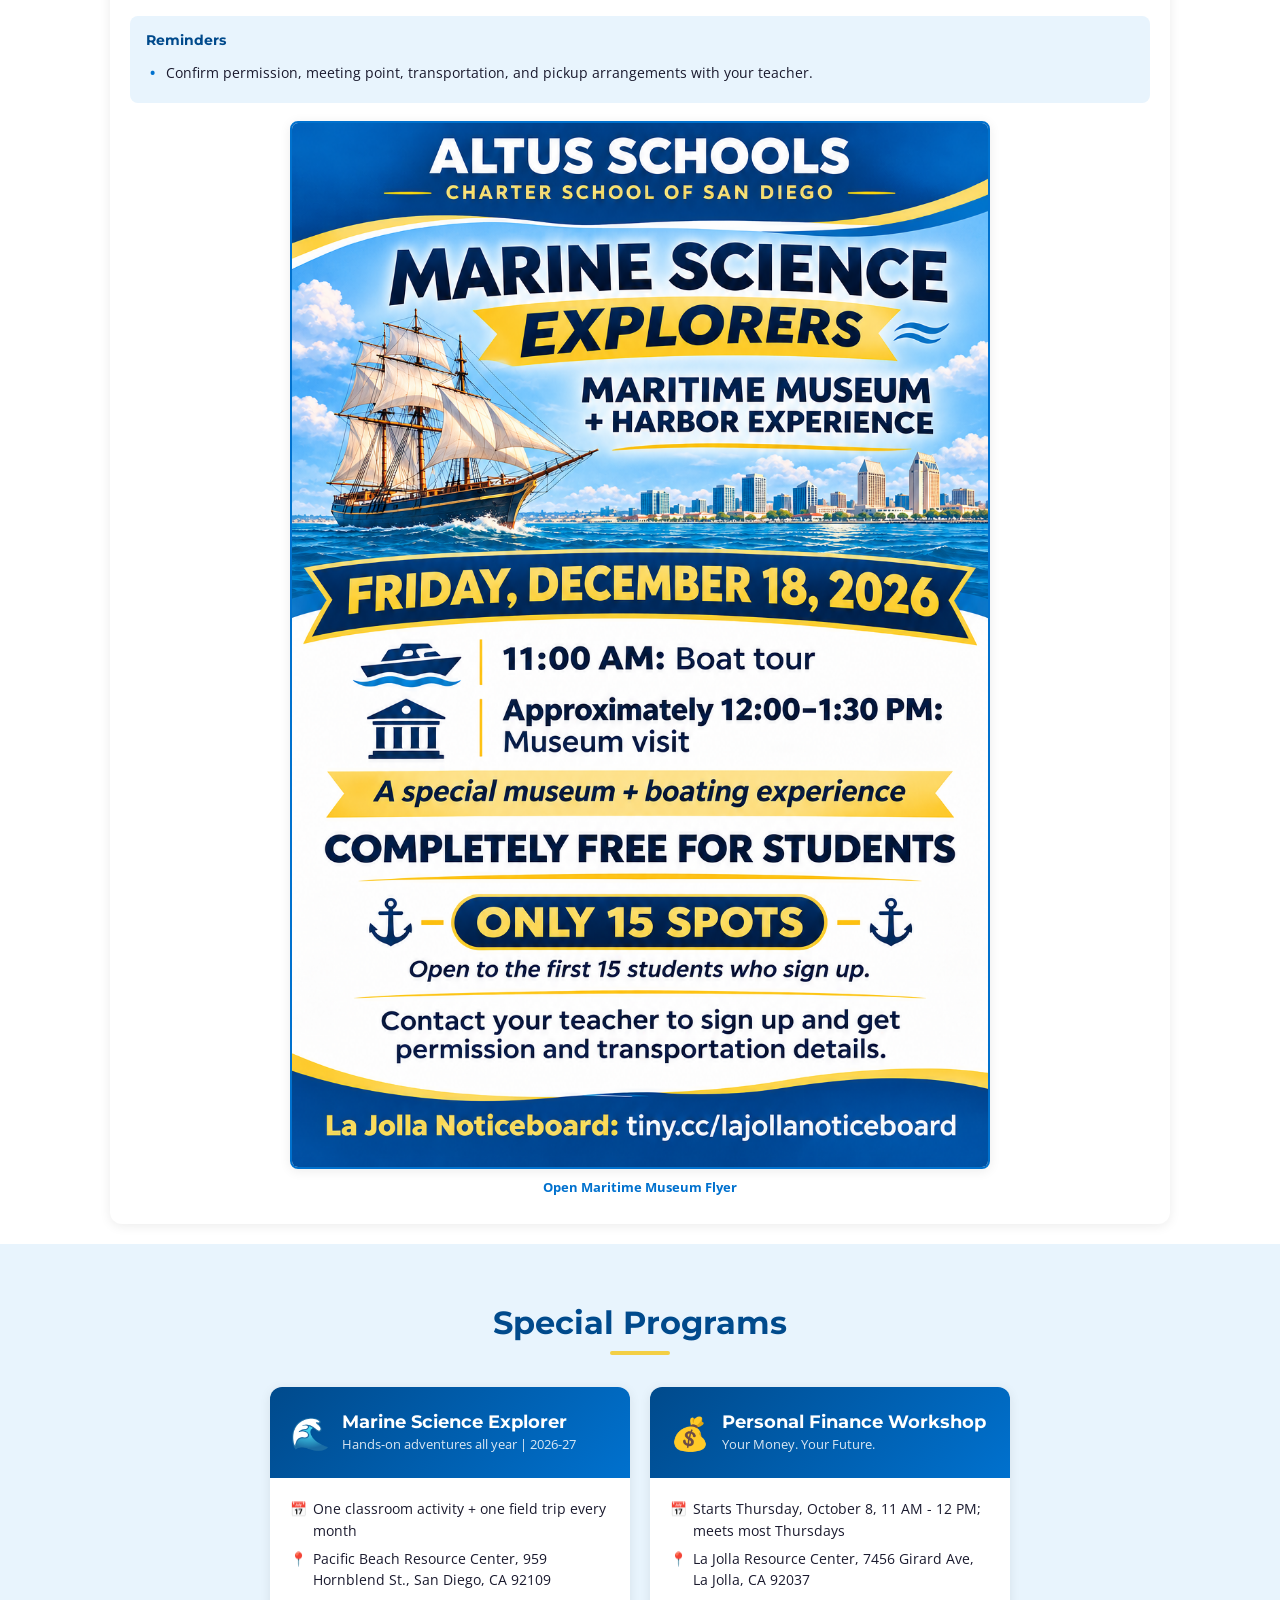
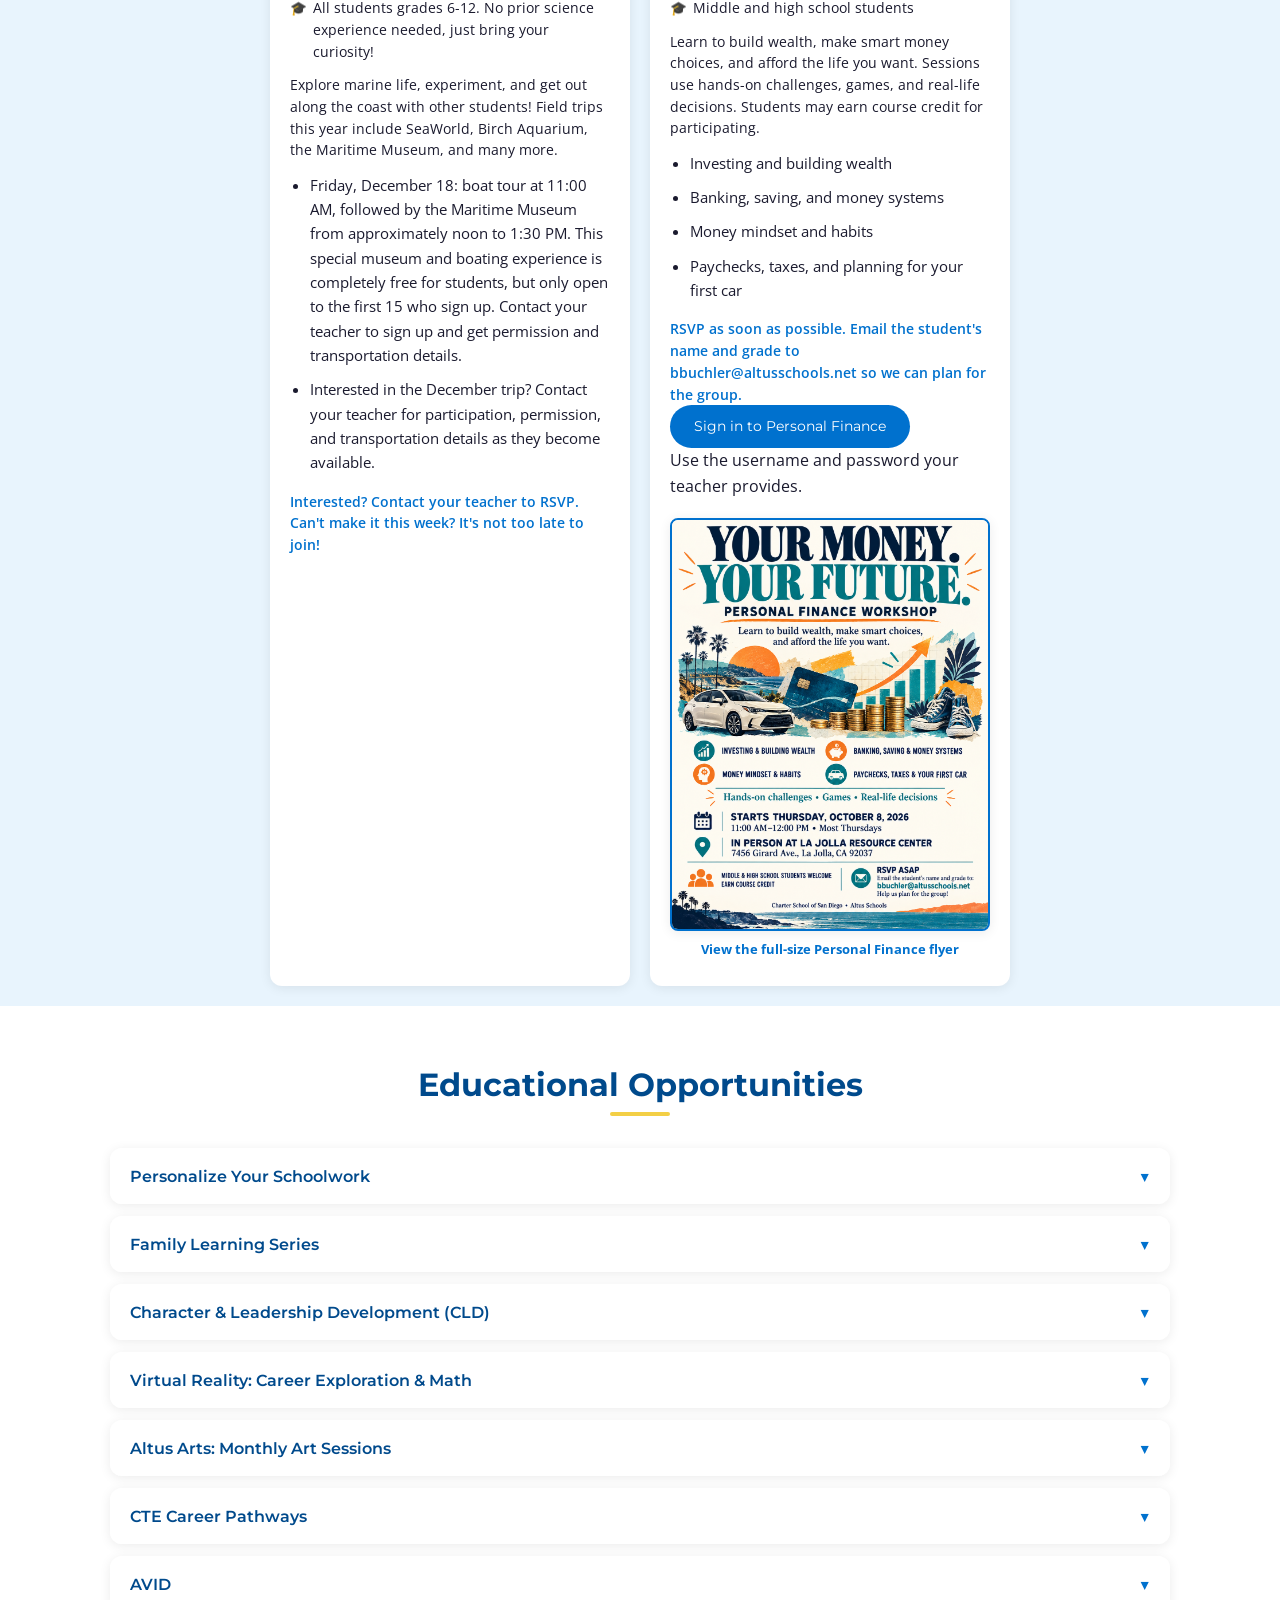
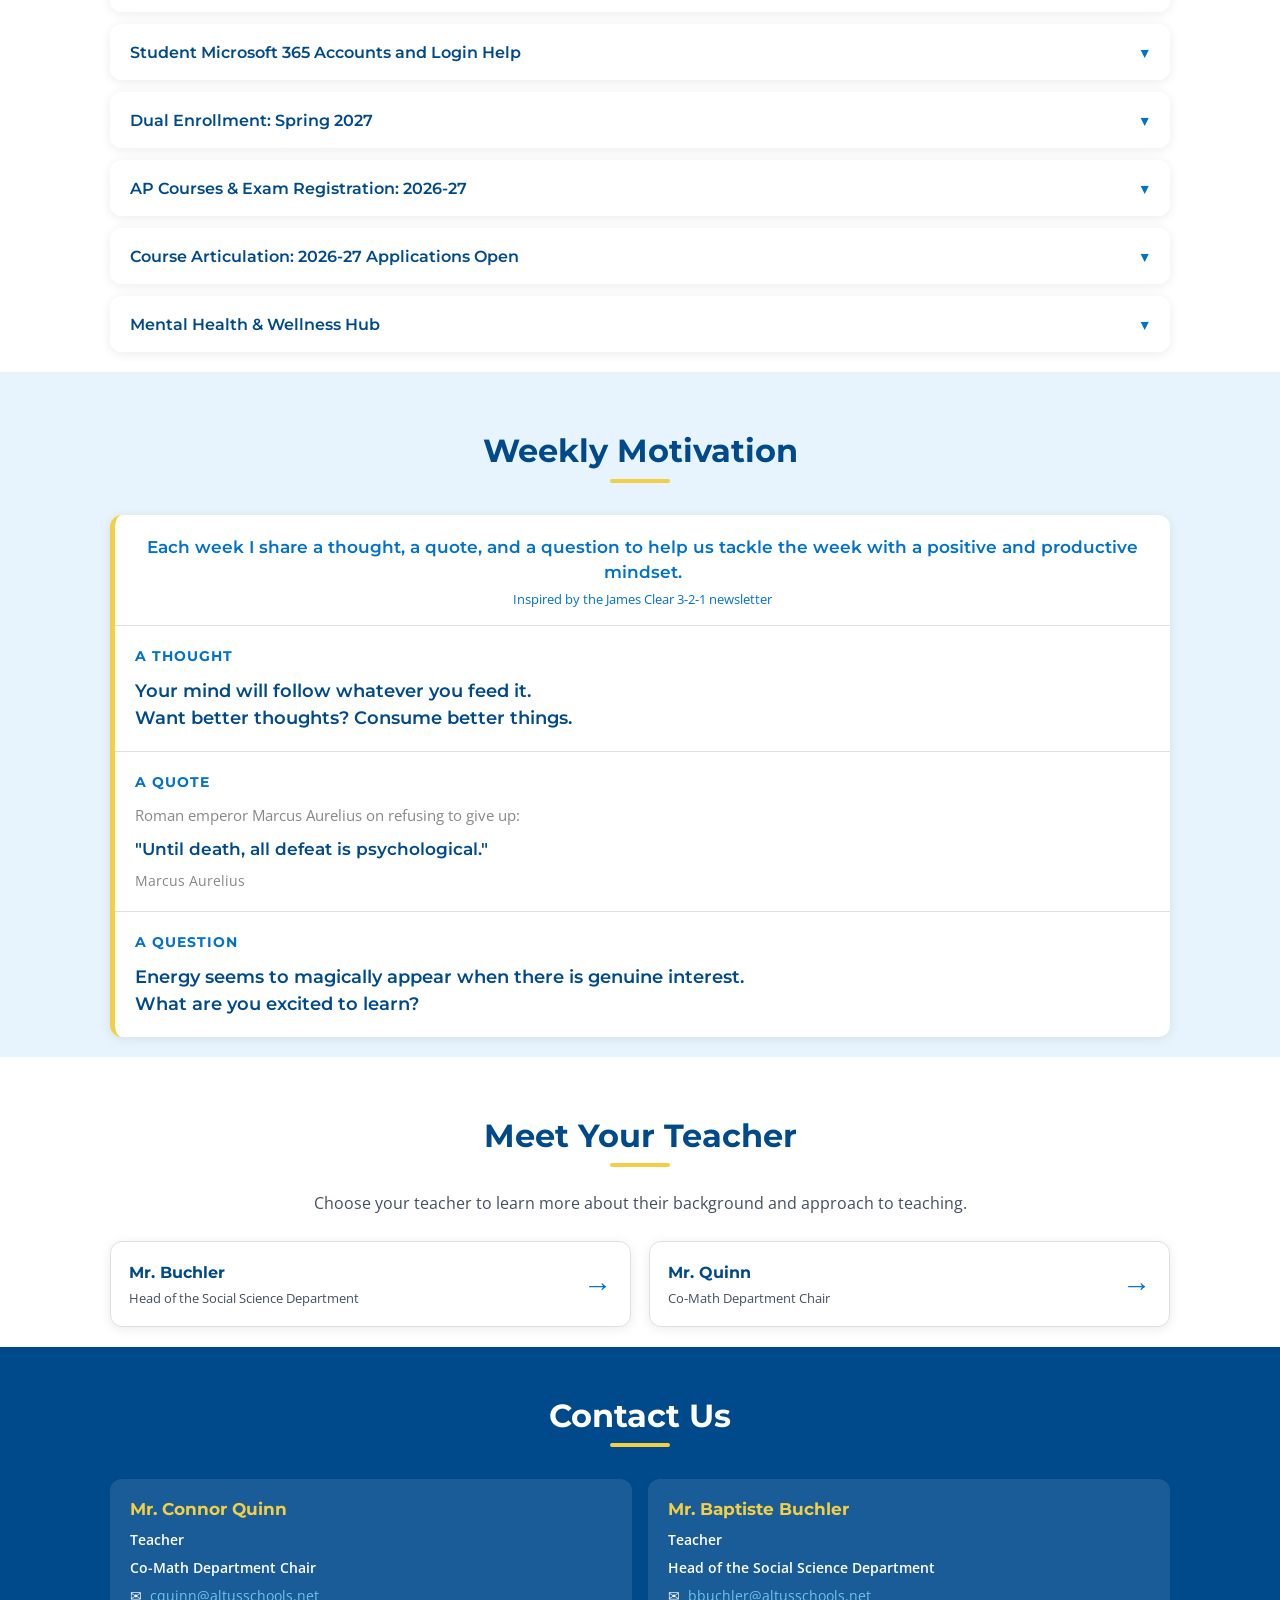
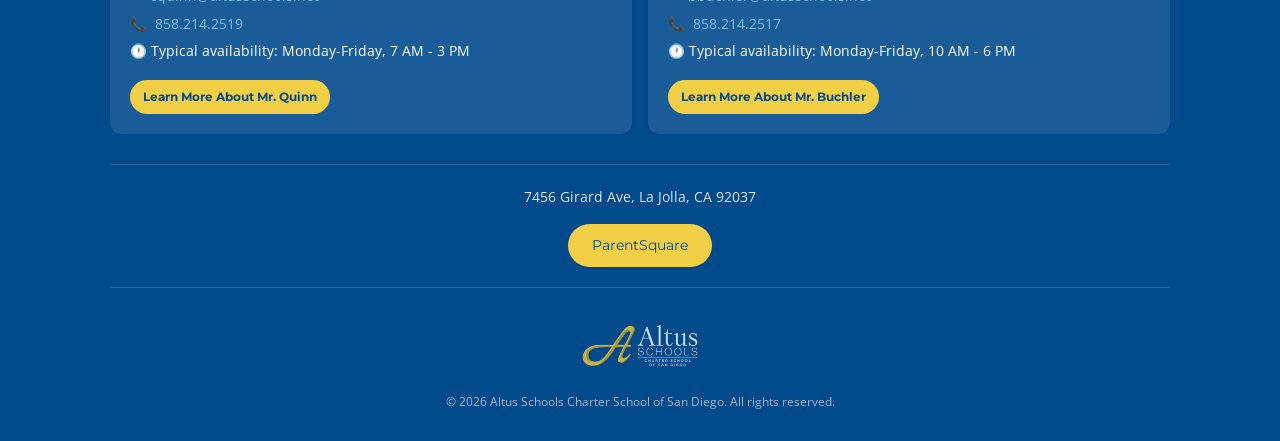
==== commit 4c30d8c2: "Sort displayed events chronologically and emphasize trip schedules" ====
--- a/index.html
+++ b/index.html
@@ -172,6 +172,6 @@
         </div>
     </div>
 
-    <script src="script.js?v=20261119-4"></script>
+    <script src="script.js?v=20261119-5"></script>
 </body>
 </html>
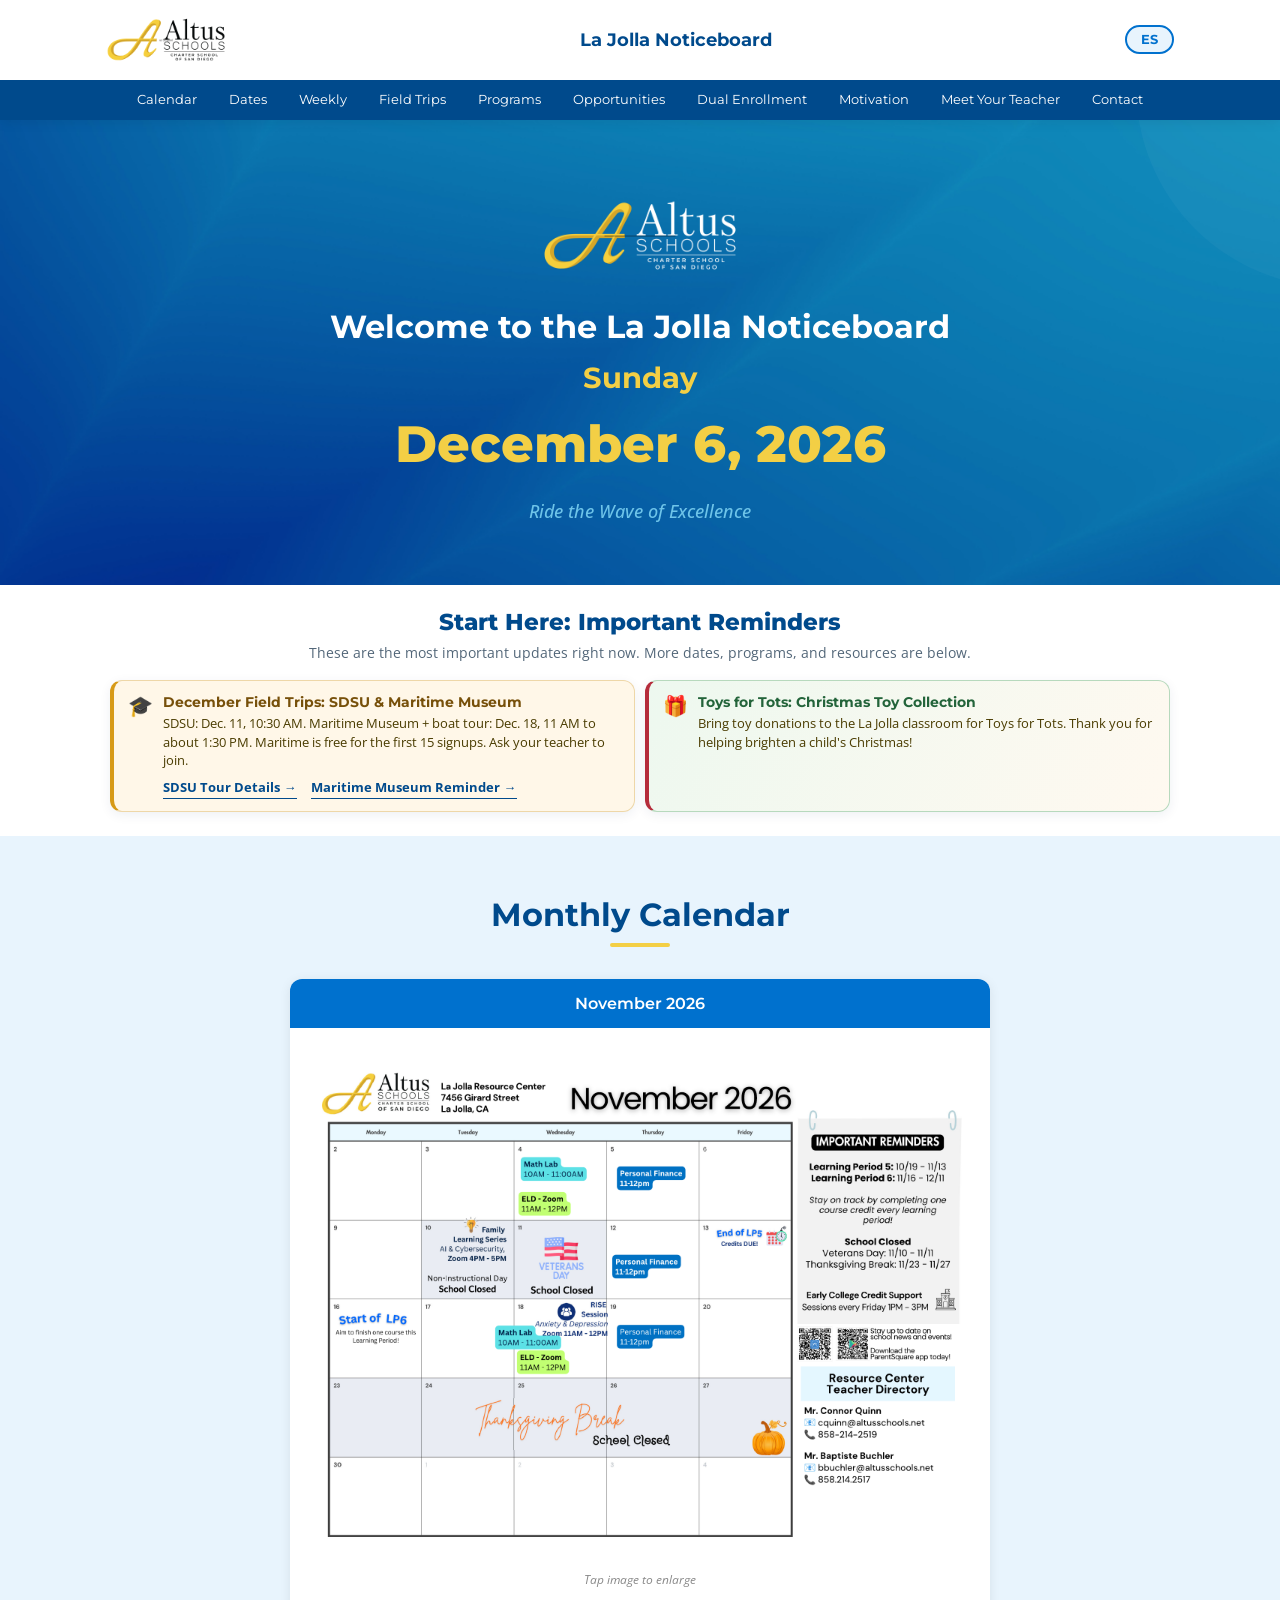
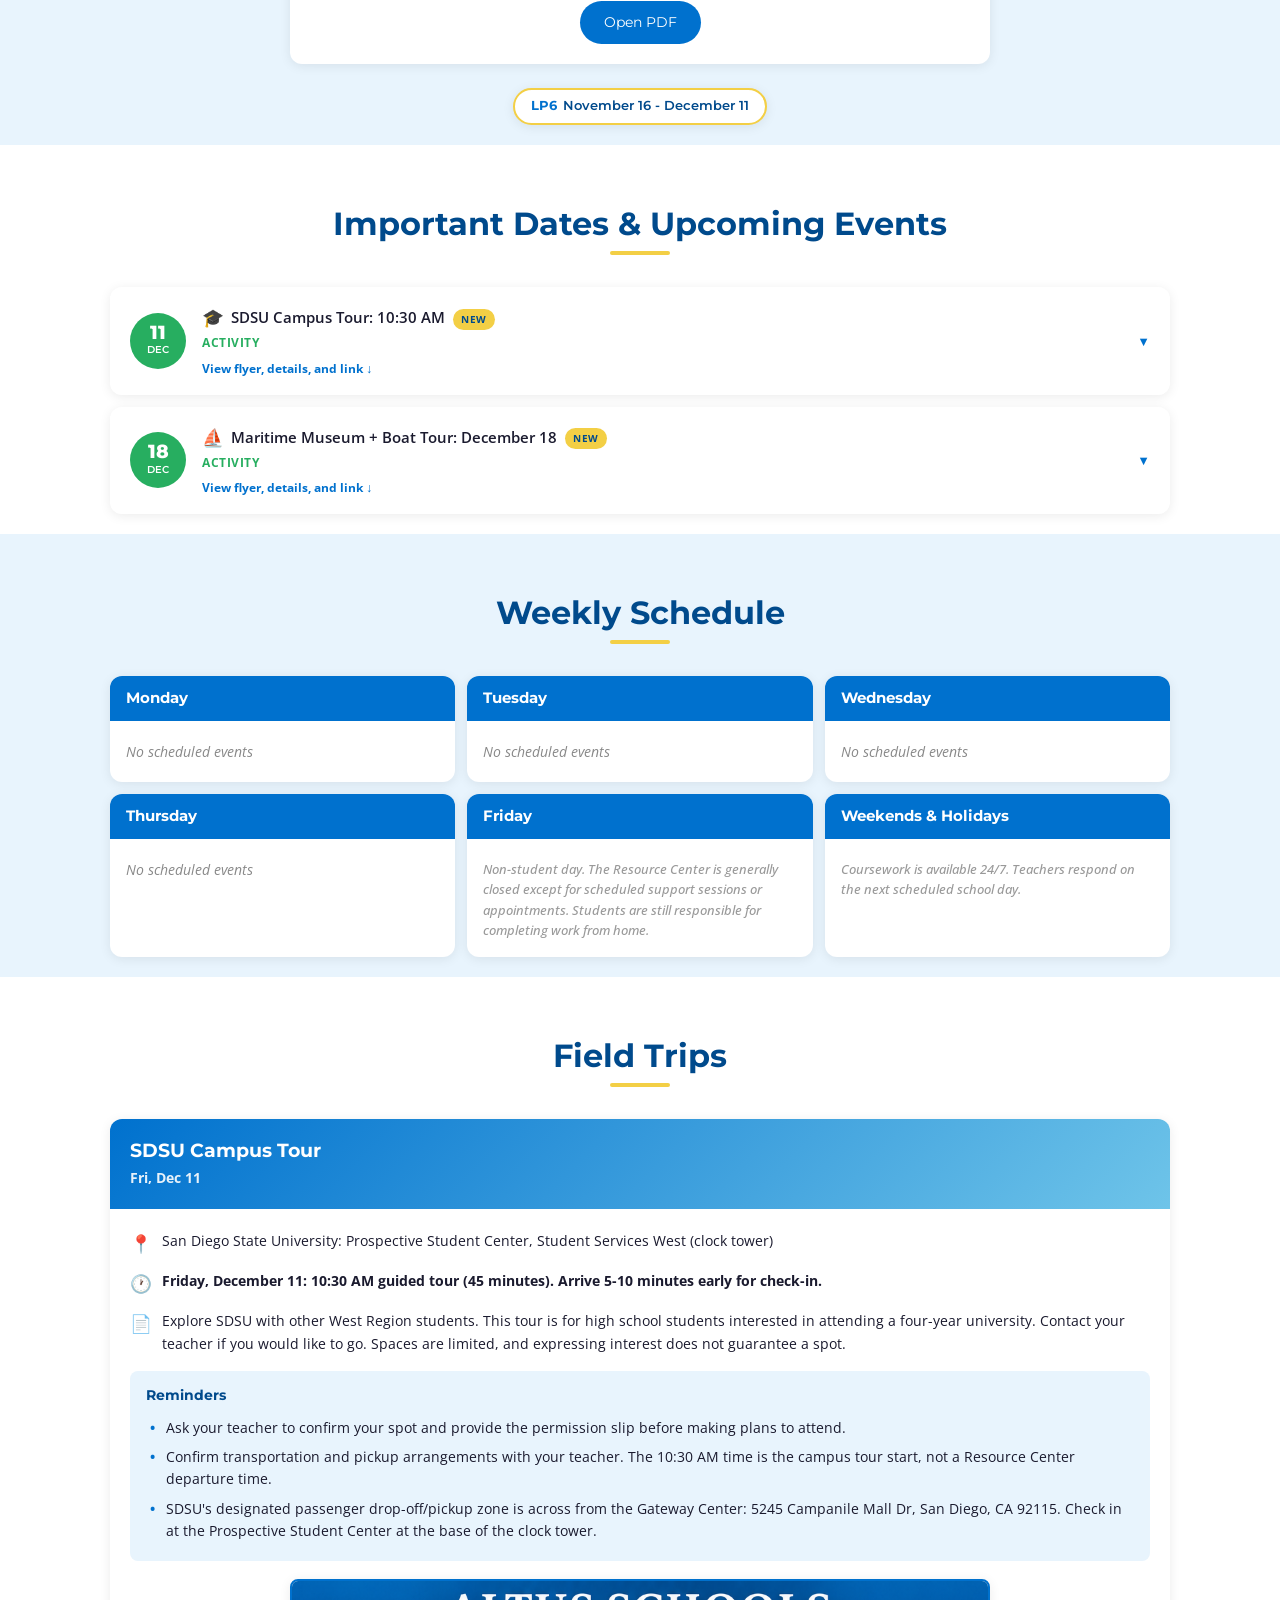
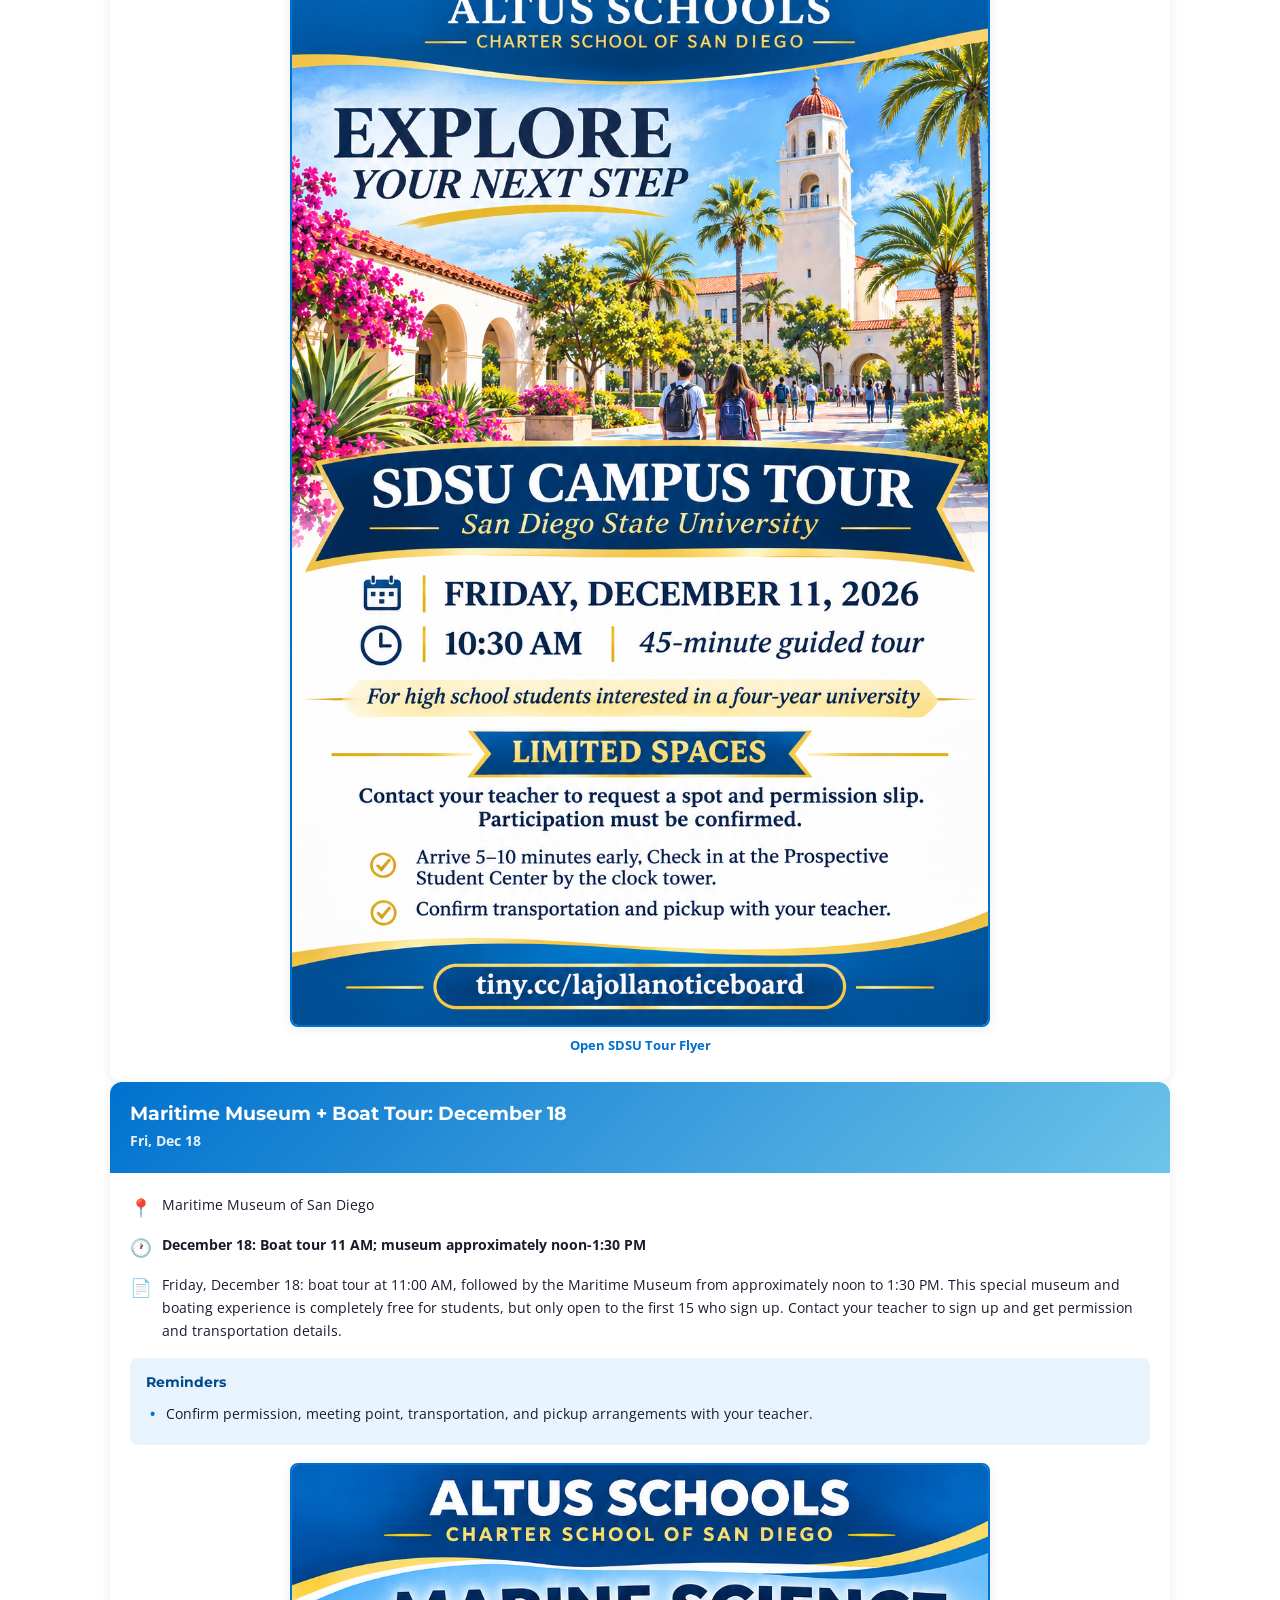
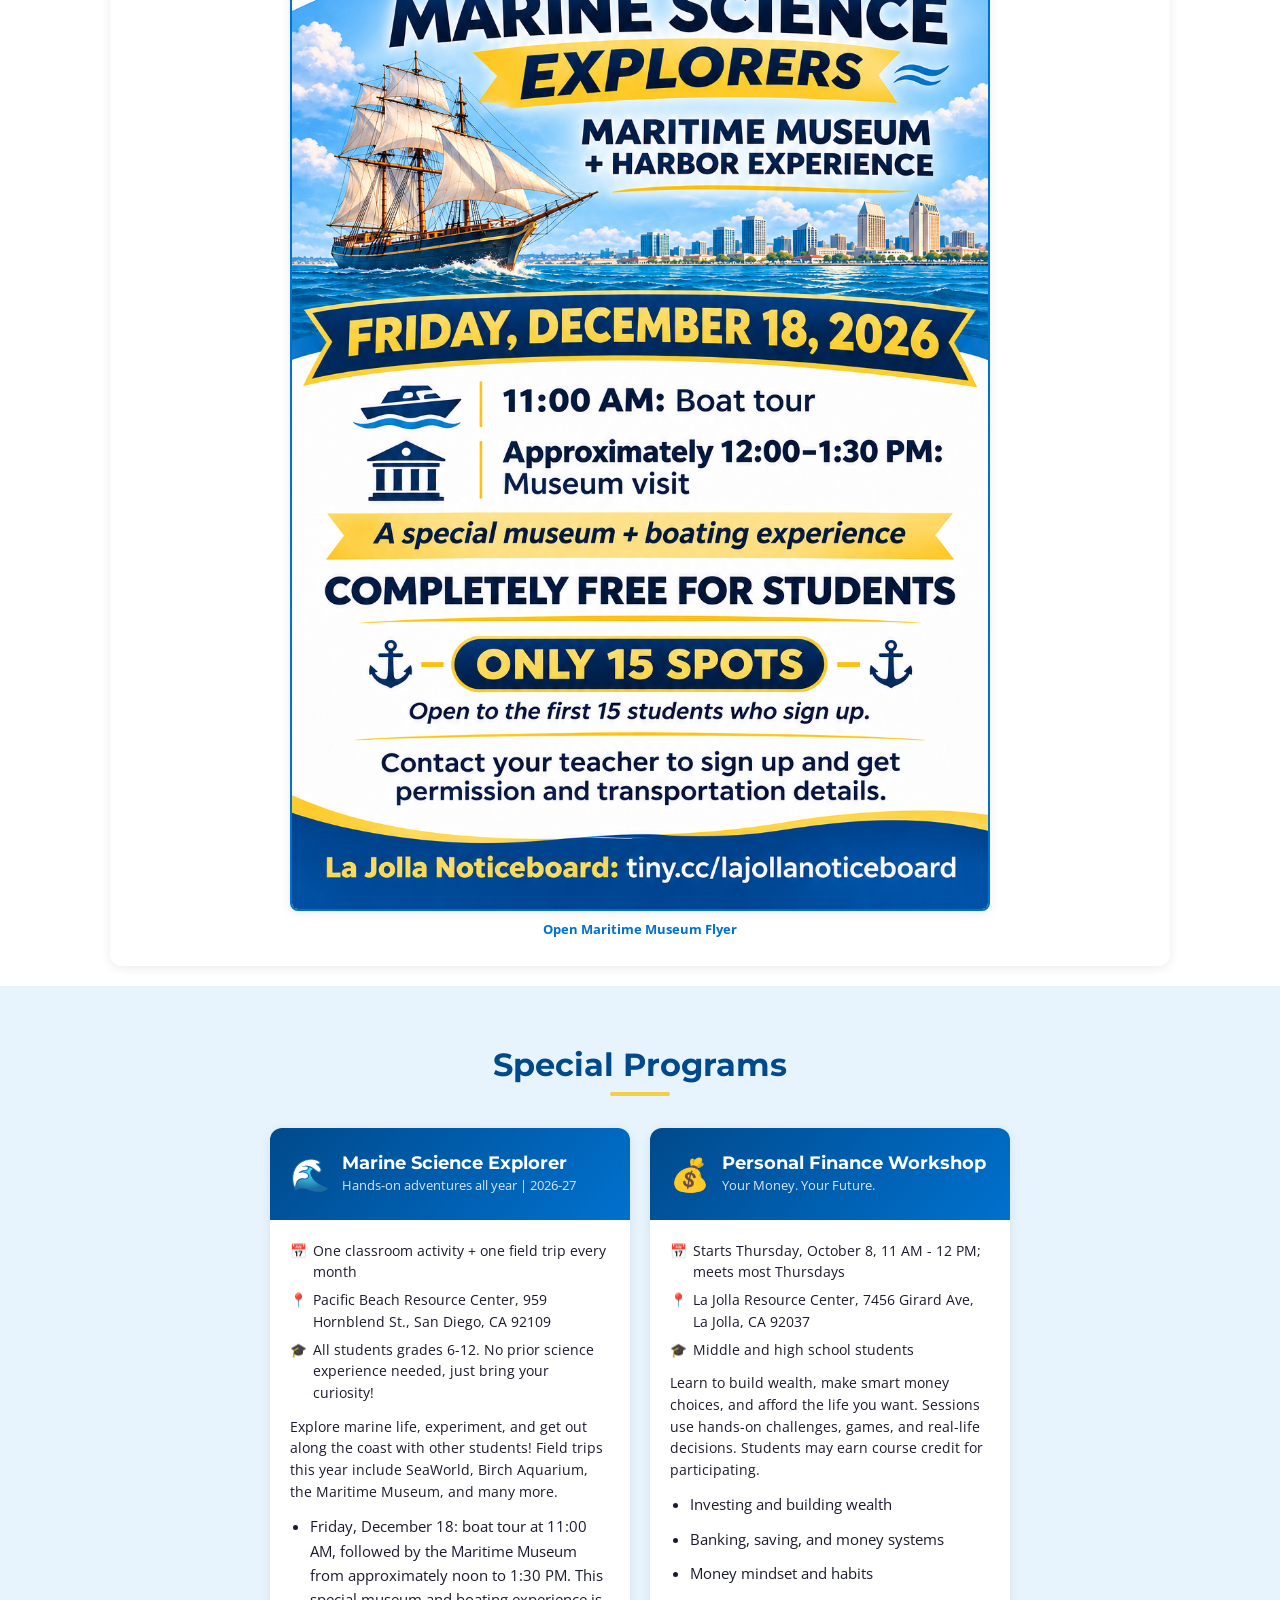
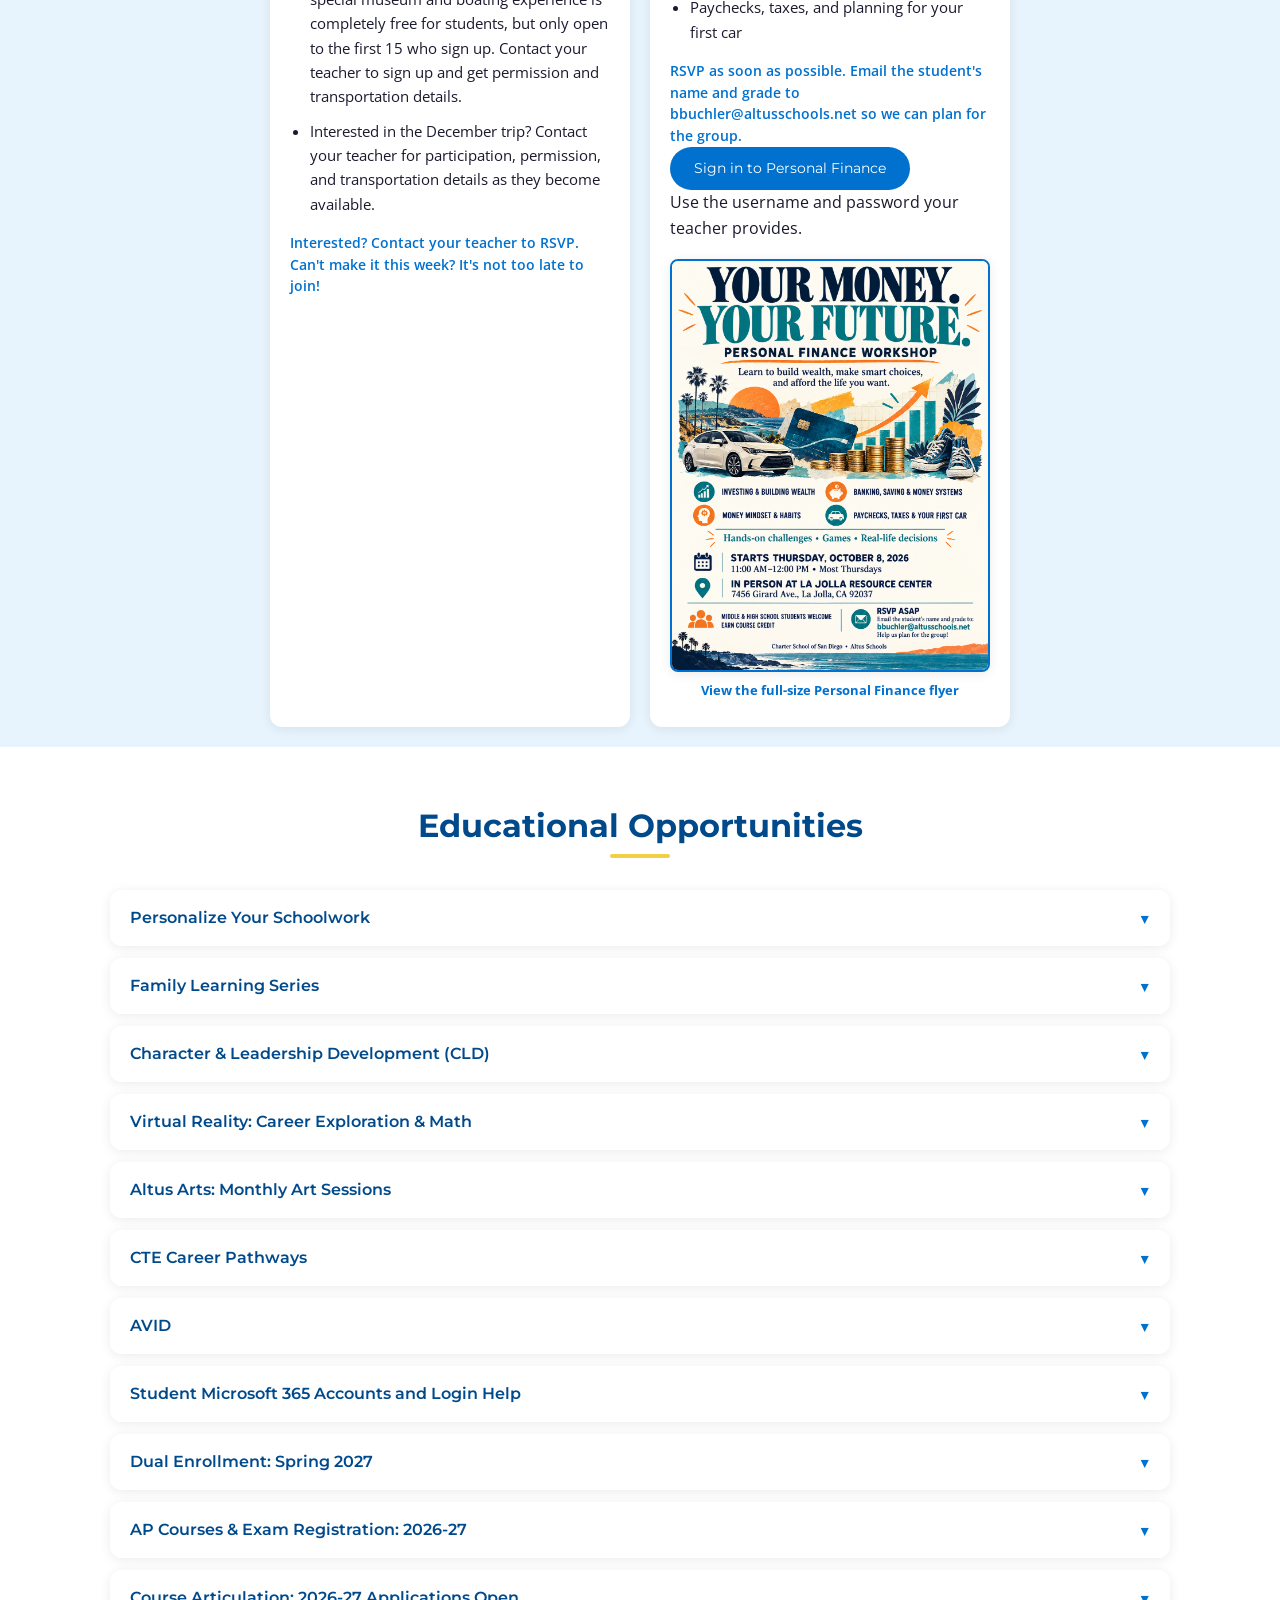
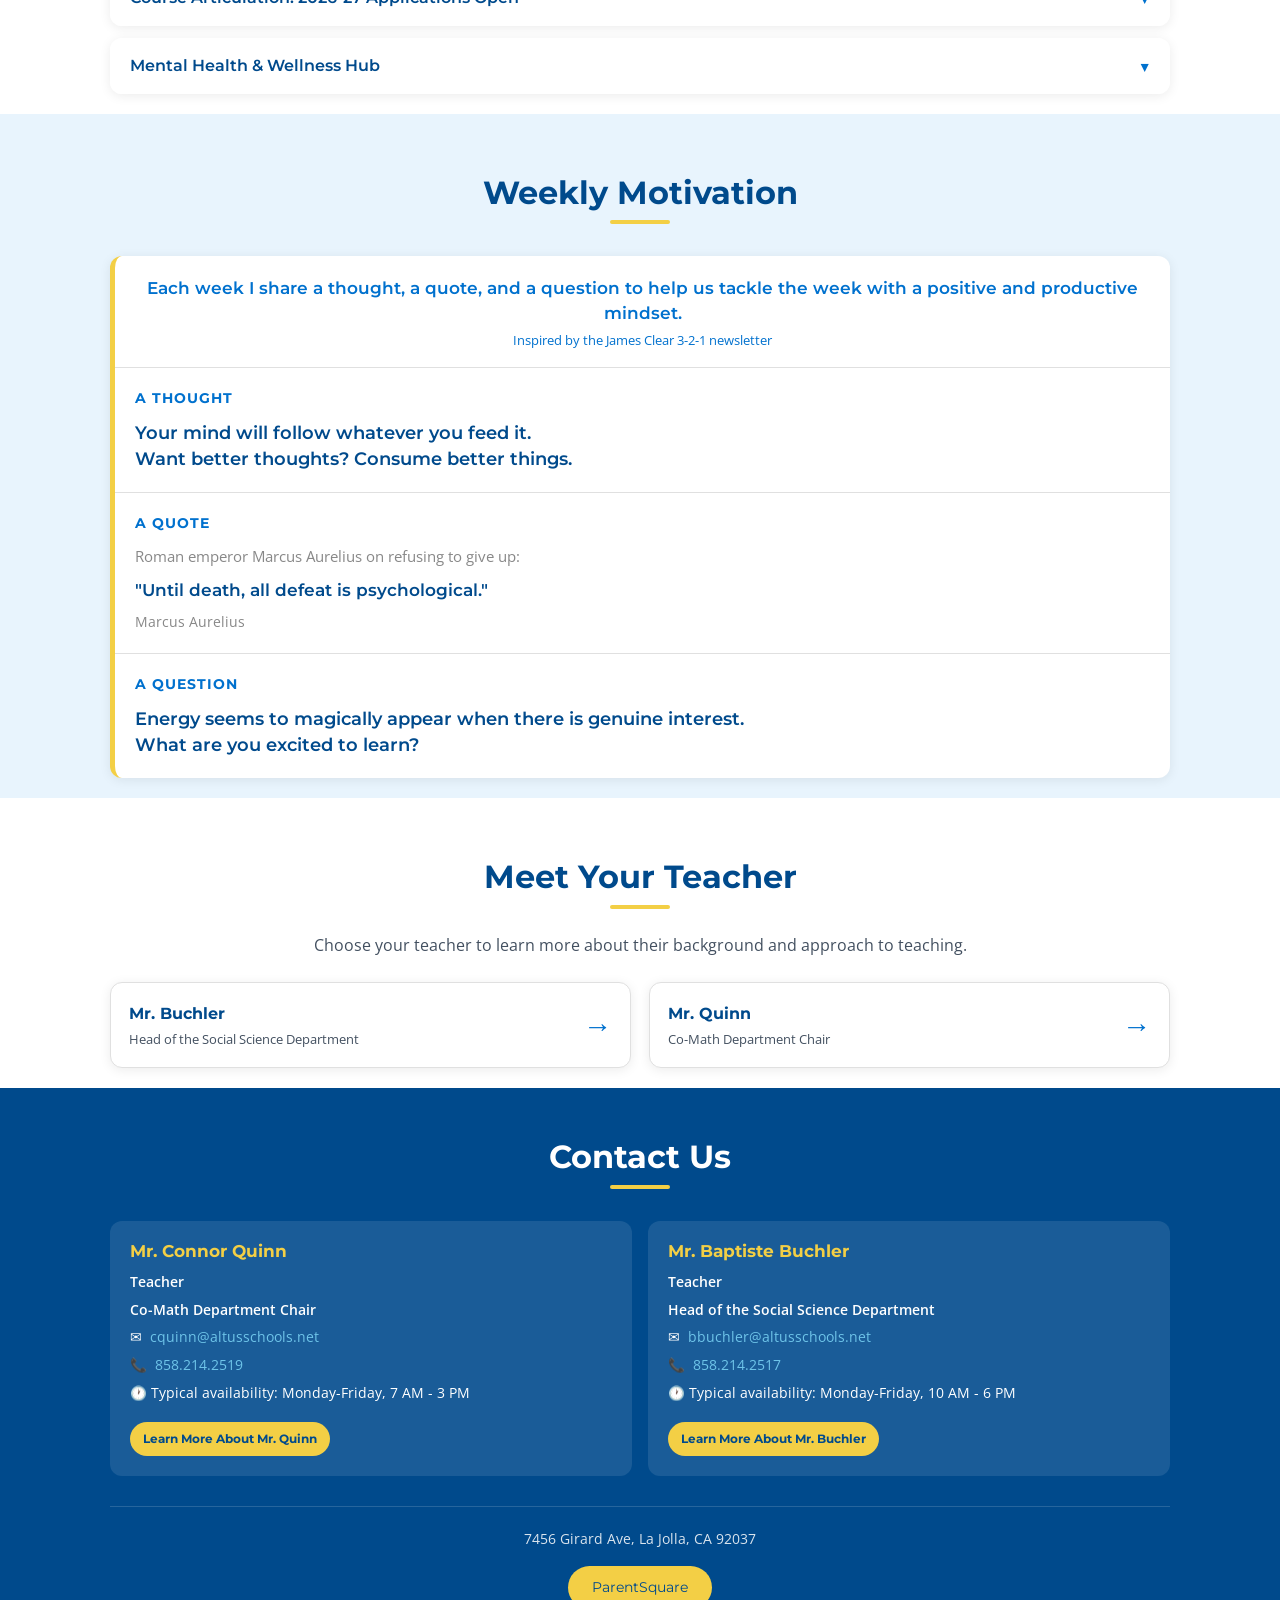
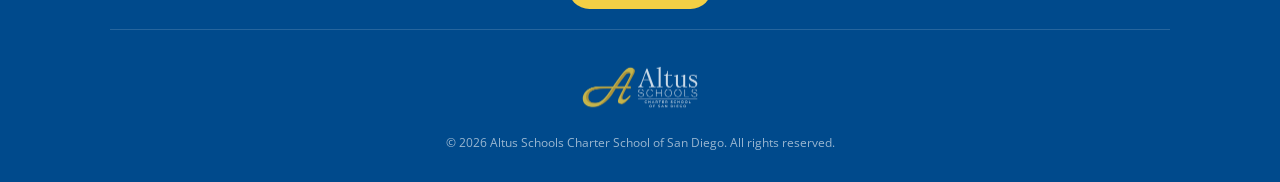
==== commit 90a17c18: "Simplify top reminders with compact copy and distinct colors" ====
--- a/index.html
+++ b/index.html
@@ -8,7 +8,7 @@
     <link rel="preconnect" href="https://fonts.googleapis.com">
     <link rel="preconnect" href="https://fonts.gstatic.com" crossorigin>
     <link href="https://fonts.googleapis.com/css2?family=Montserrat:wght@400;600;700;800&family=Open+Sans:wght@400;500;600;700&display=swap" rel="stylesheet">
-    <link rel="stylesheet" href="styles.css?v=20261106-1">
+    <link rel="stylesheet" href="styles.css?v=20261119-6">
 </head>
 <body>
 
@@ -172,6 +172,6 @@
         </div>
     </div>
 
-    <script src="script.js?v=20261119-5"></script>
+    <script src="script.js?v=20261119-6"></script>
 </body>
 </html>
--- a/styles.css
+++ b/styles.css
@@ -519,9 +519,24 @@
 }
 
 .bulletin-card-compact {
-    background: #f7fafc;
     padding: 12px 14px;
 }
+
+.bulletin-card-trips {
+    background: #fff7e8;
+    border-color: #eed7a8;
+    border-left-color: #d79a17;
+}
+
+.bulletin-card-trips .bulletin-title { color: #77500a; }
+
+.bulletin-card-login {
+    background: #f5f0ff;
+    border-color: #d9caee;
+    border-left-color: #8b65b3;
+}
+
+.bulletin-card-login .bulletin-title { color: #62418a; }
 
 .bulletin-card-compact .bulletin-icon {
     font-size: 1.25rem;
@@ -662,6 +677,10 @@
 }
 
 @media (min-width: 1100px) {
+    .bulletin-list-four .bulletin-card {
+        flex-basis: calc(50% - 5px);
+    }
+
     .bulletin-card {
         flex-basis: calc(33.333% - 7px);
     }
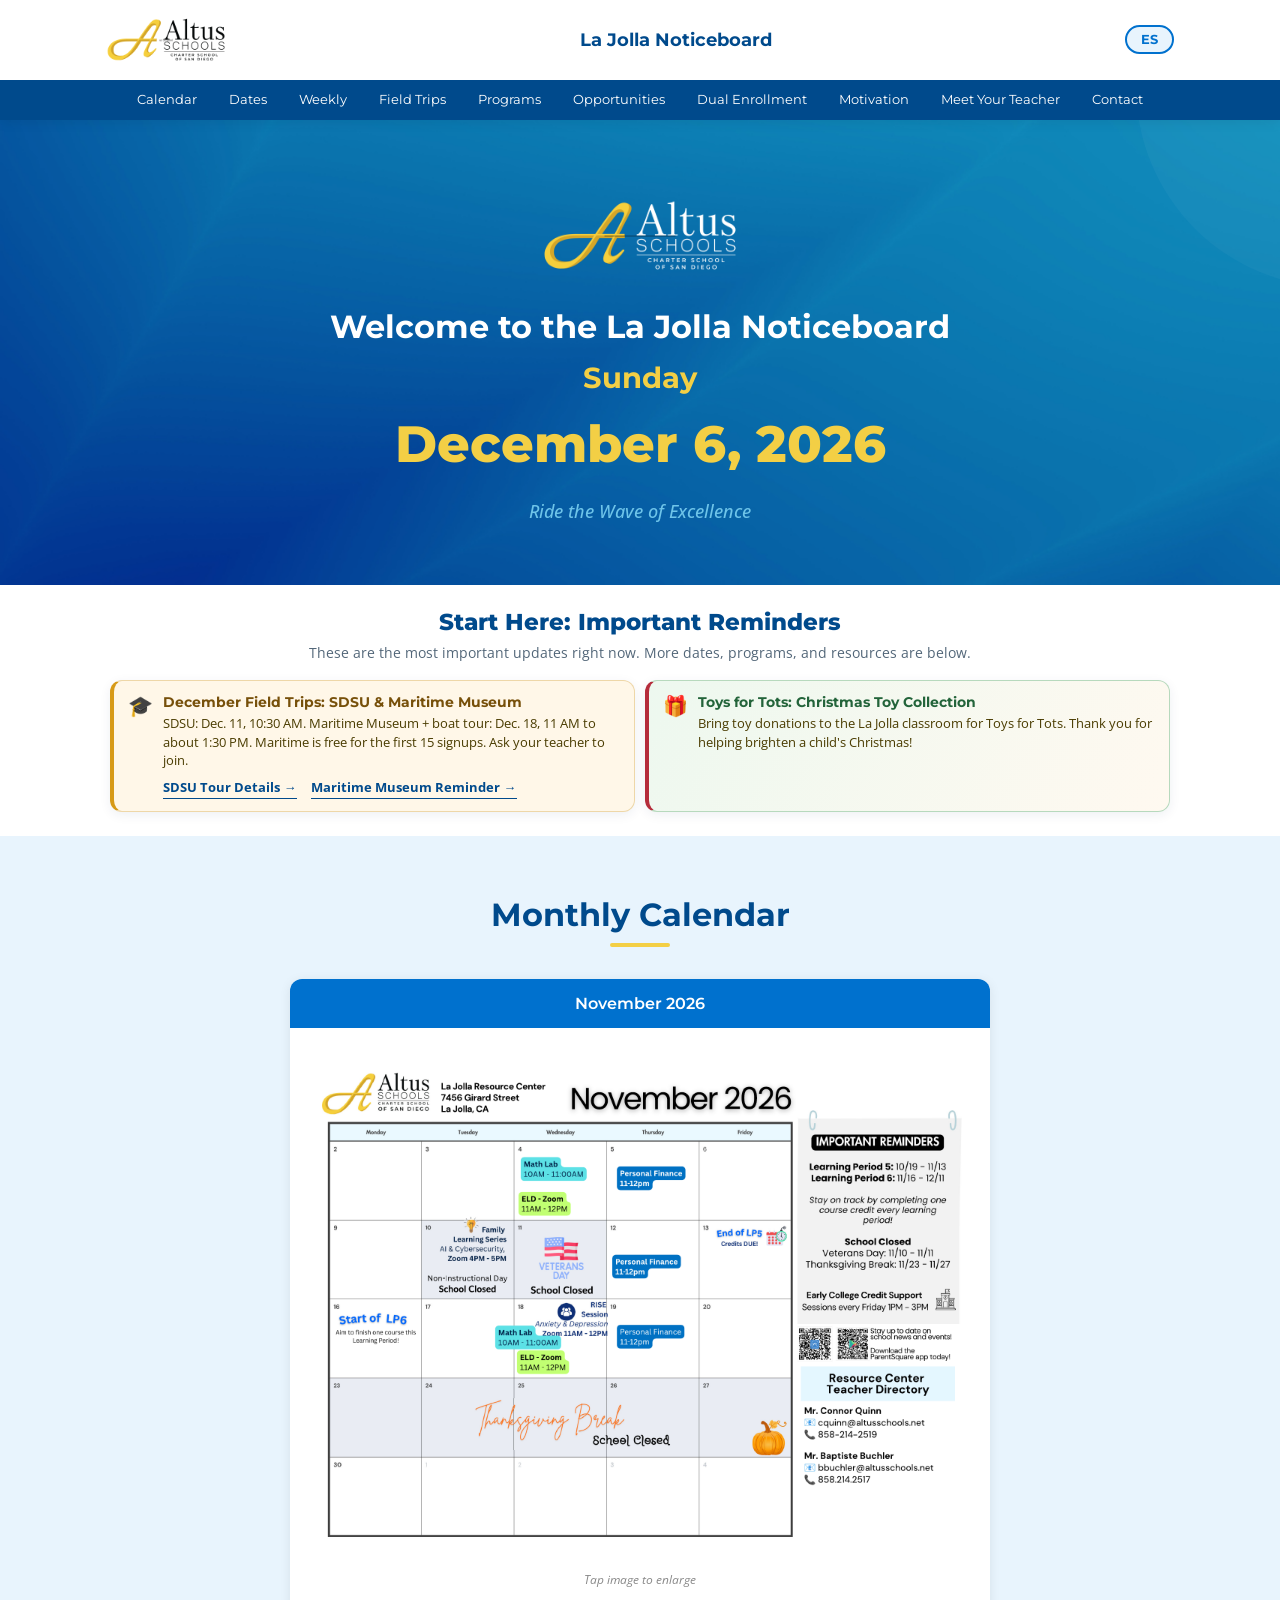
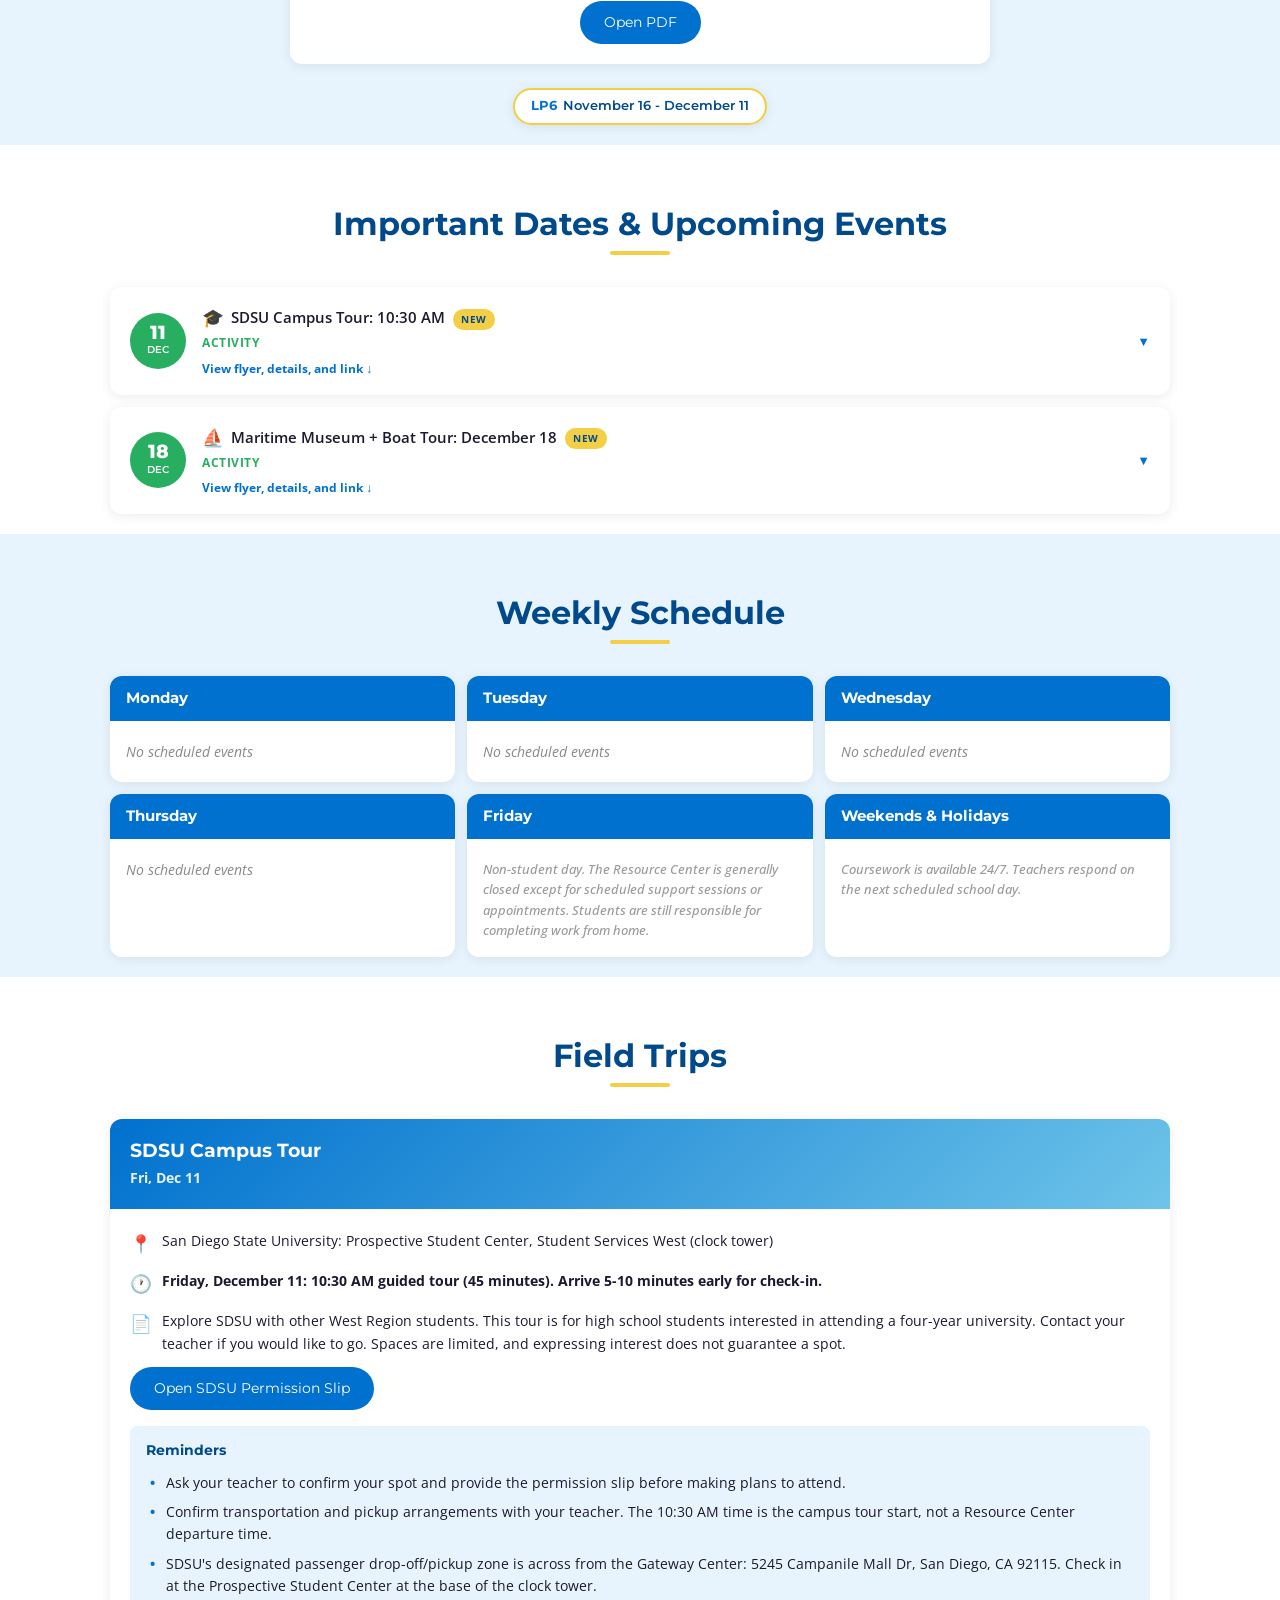
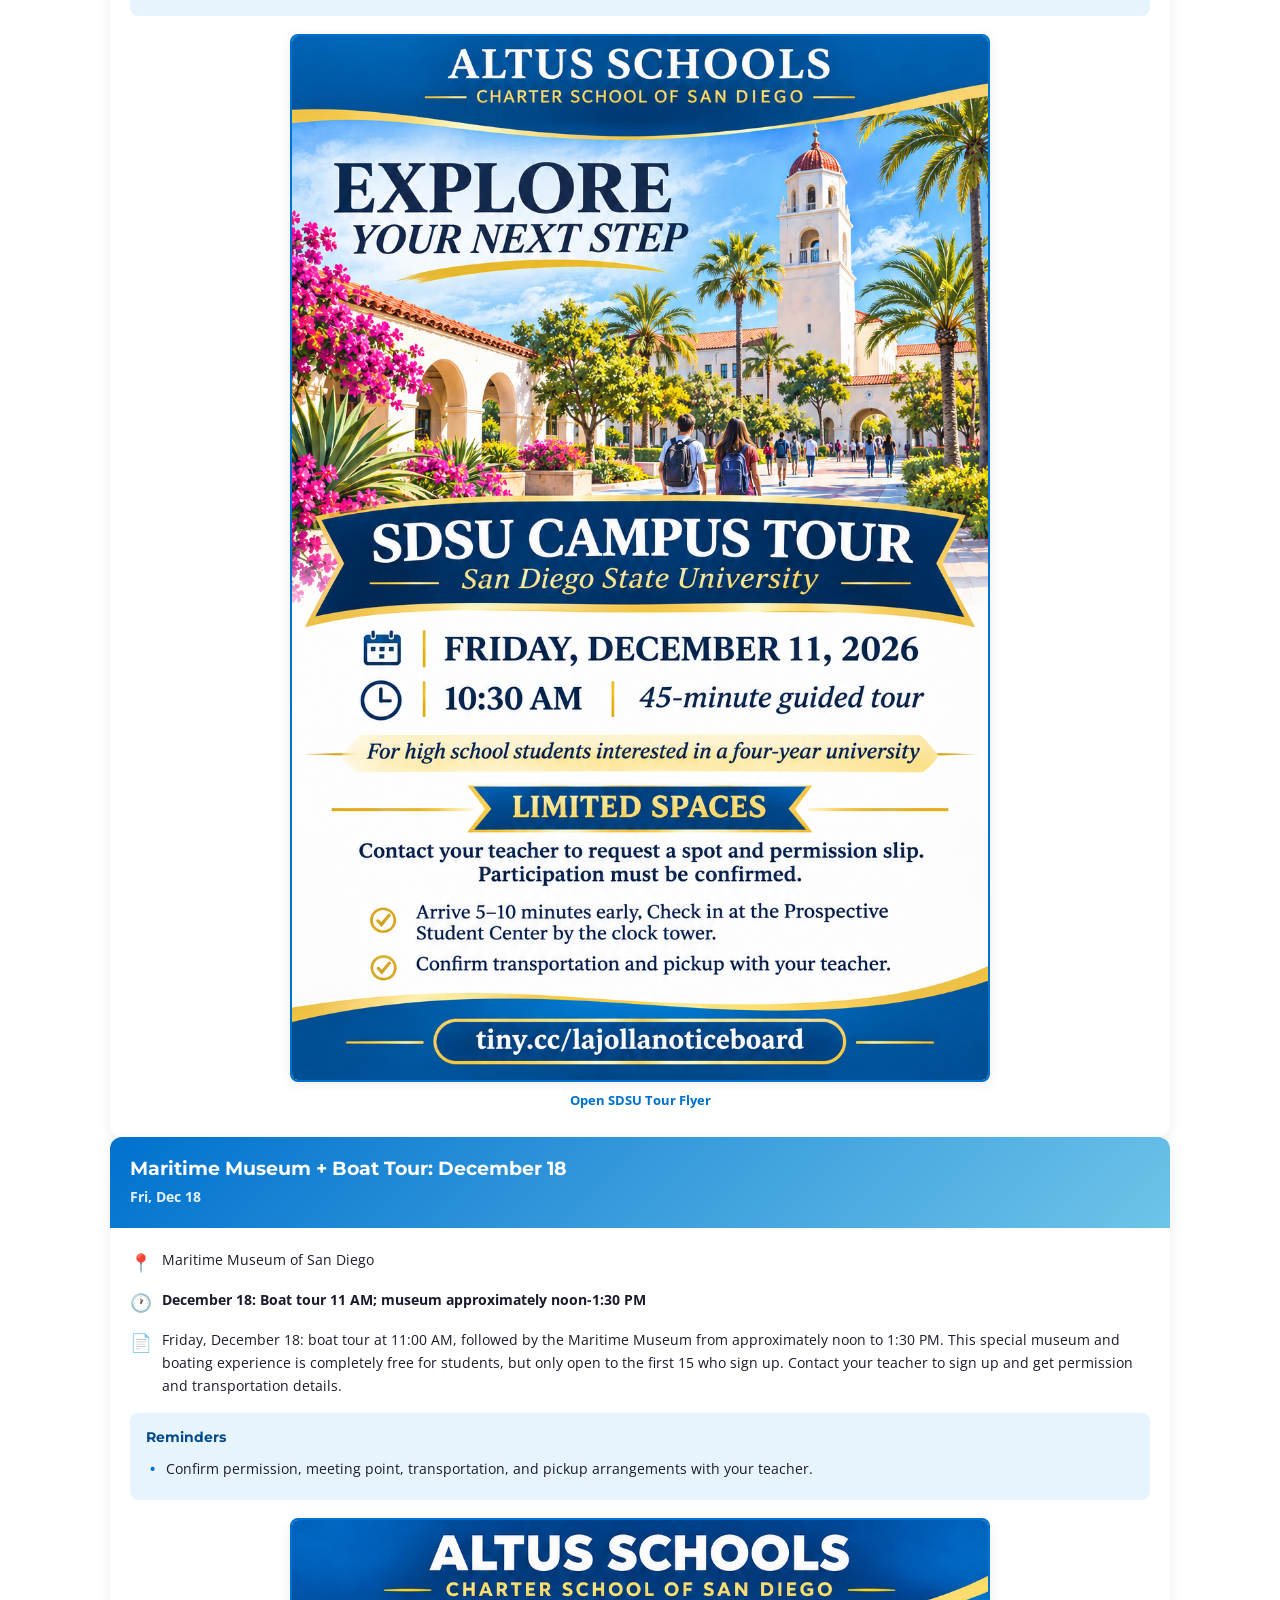
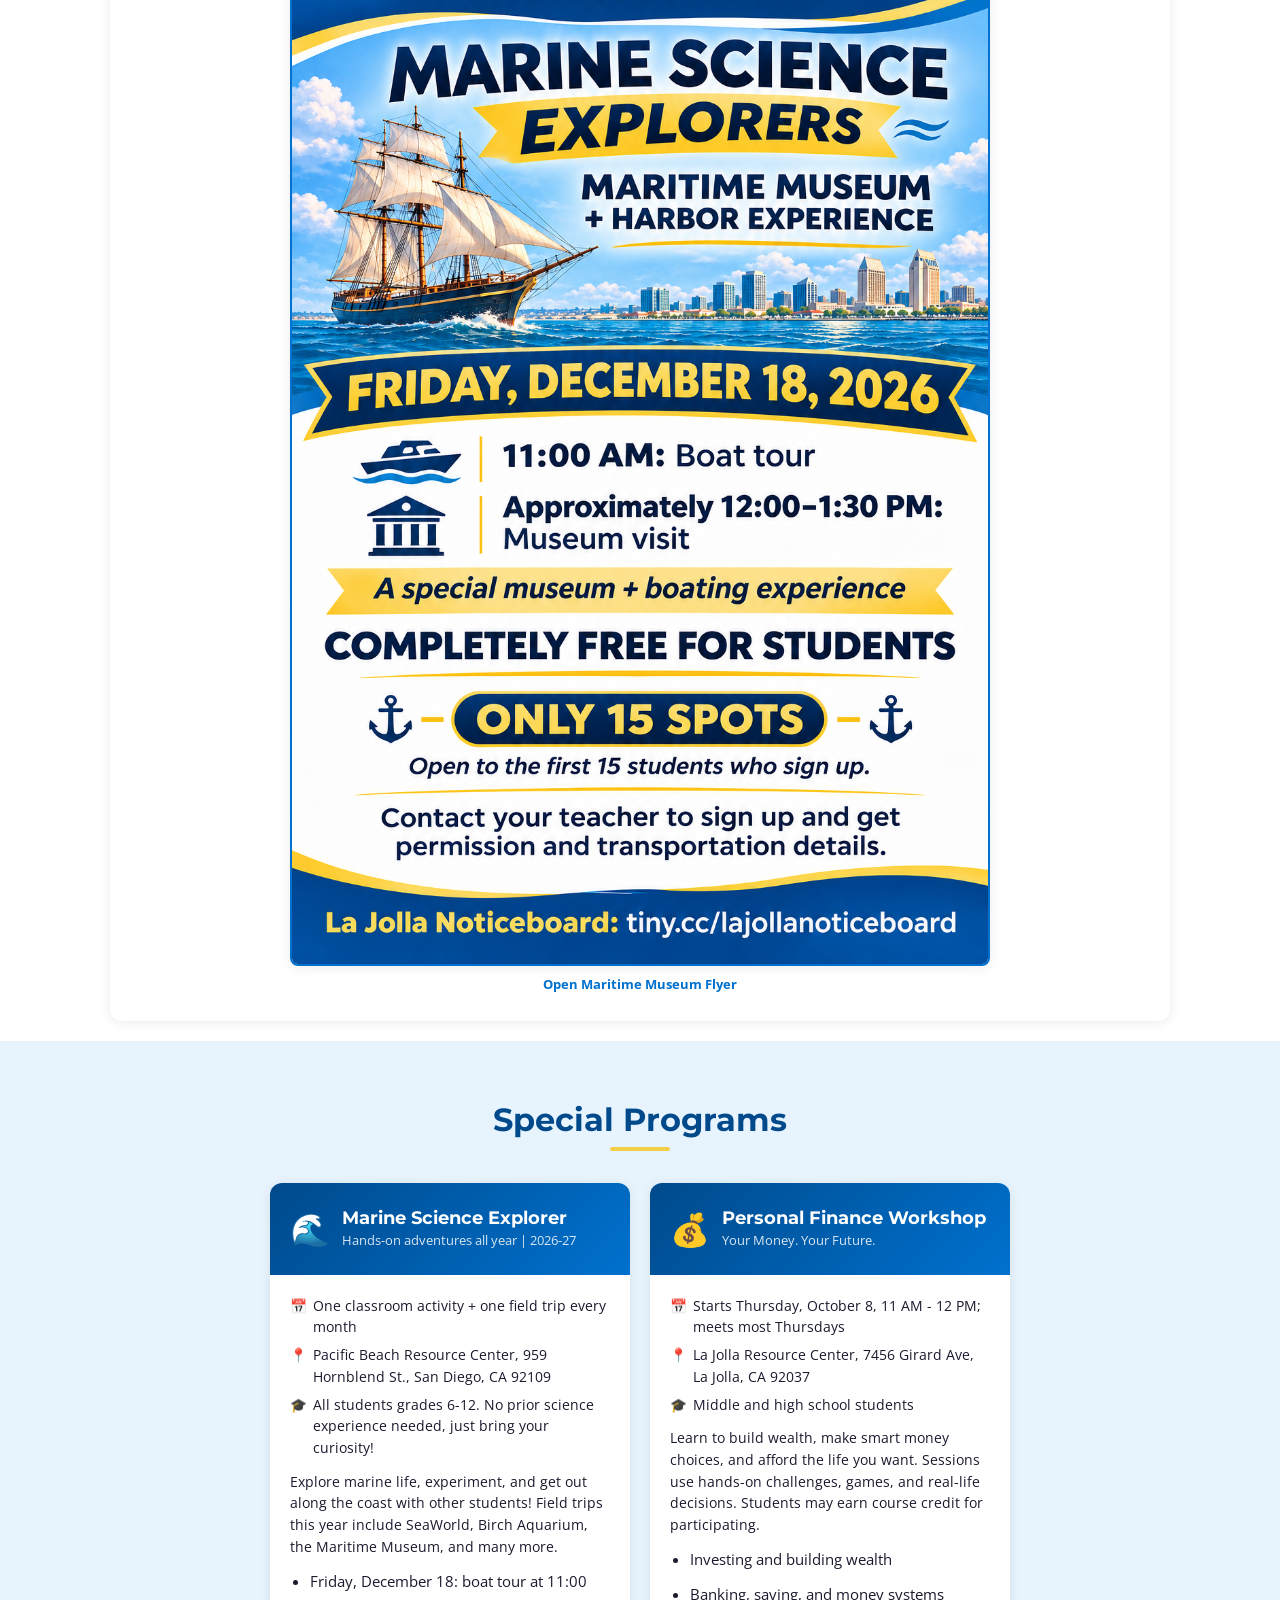
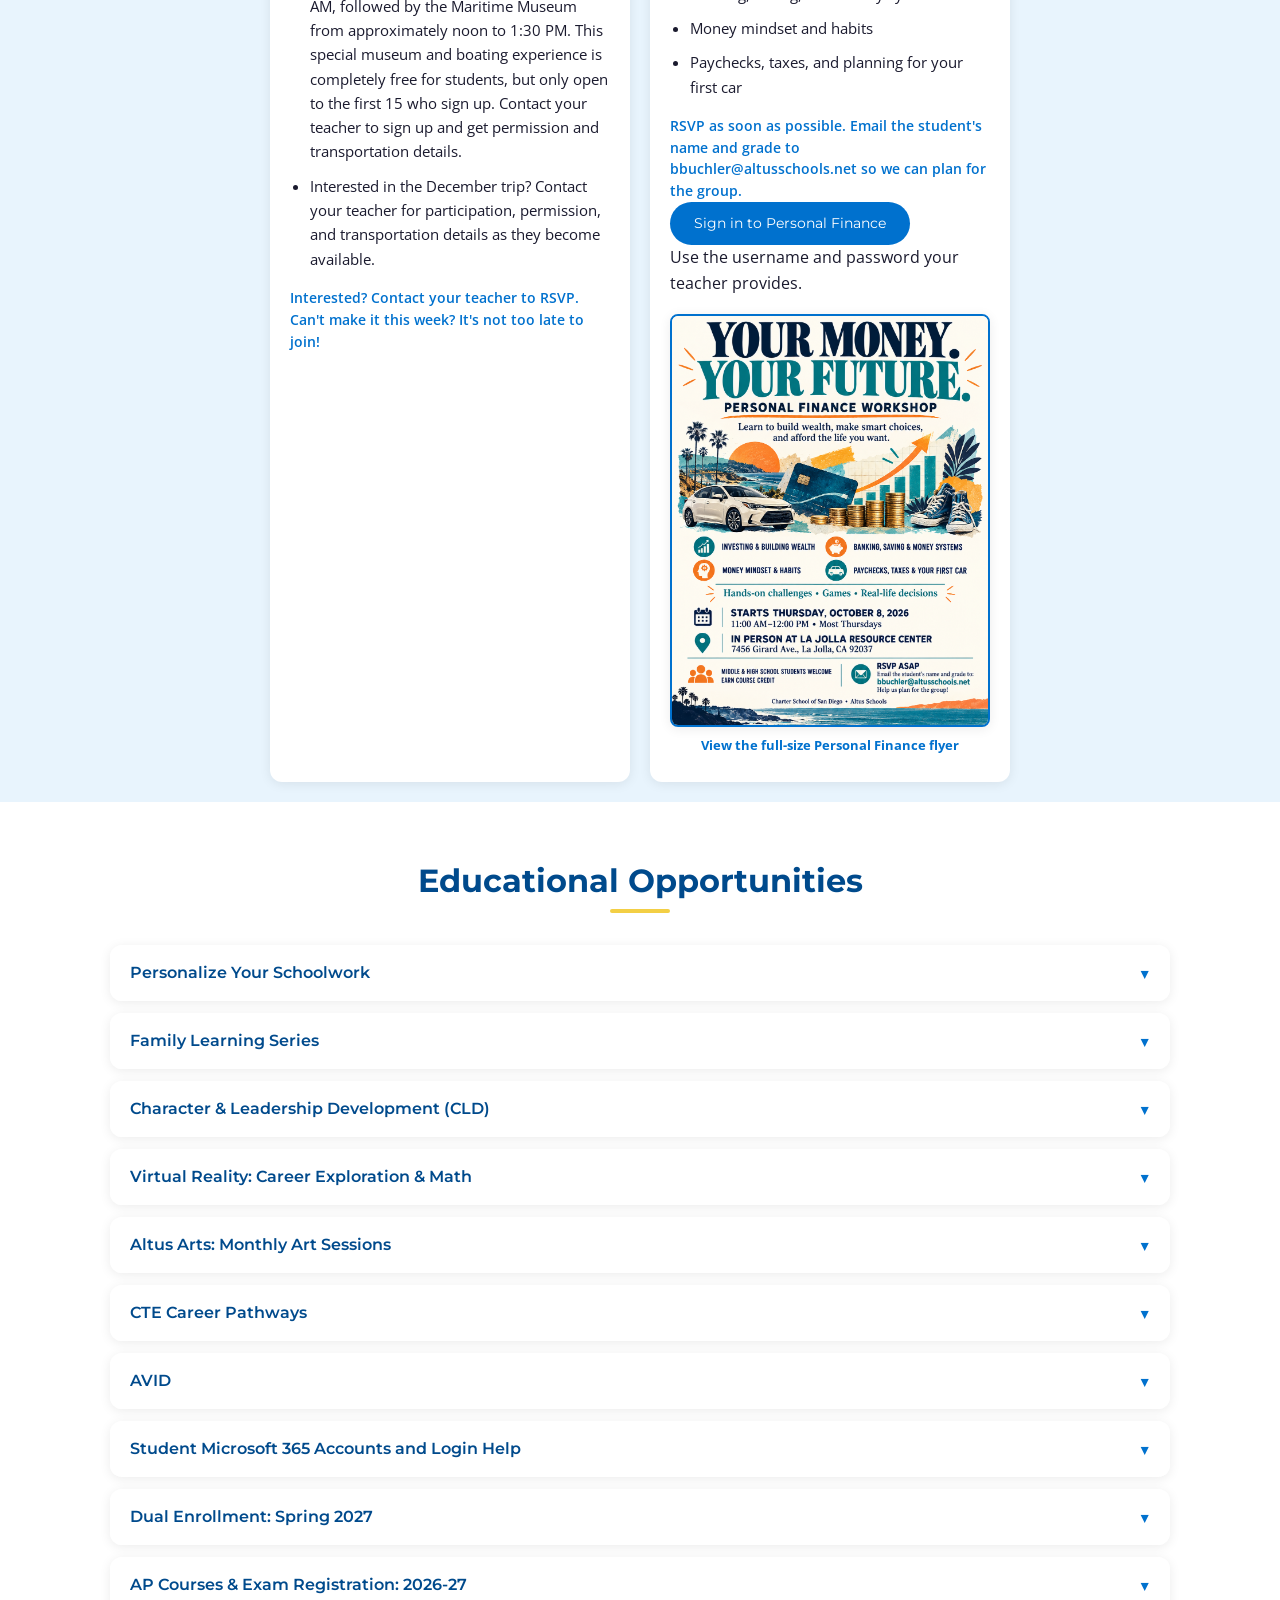
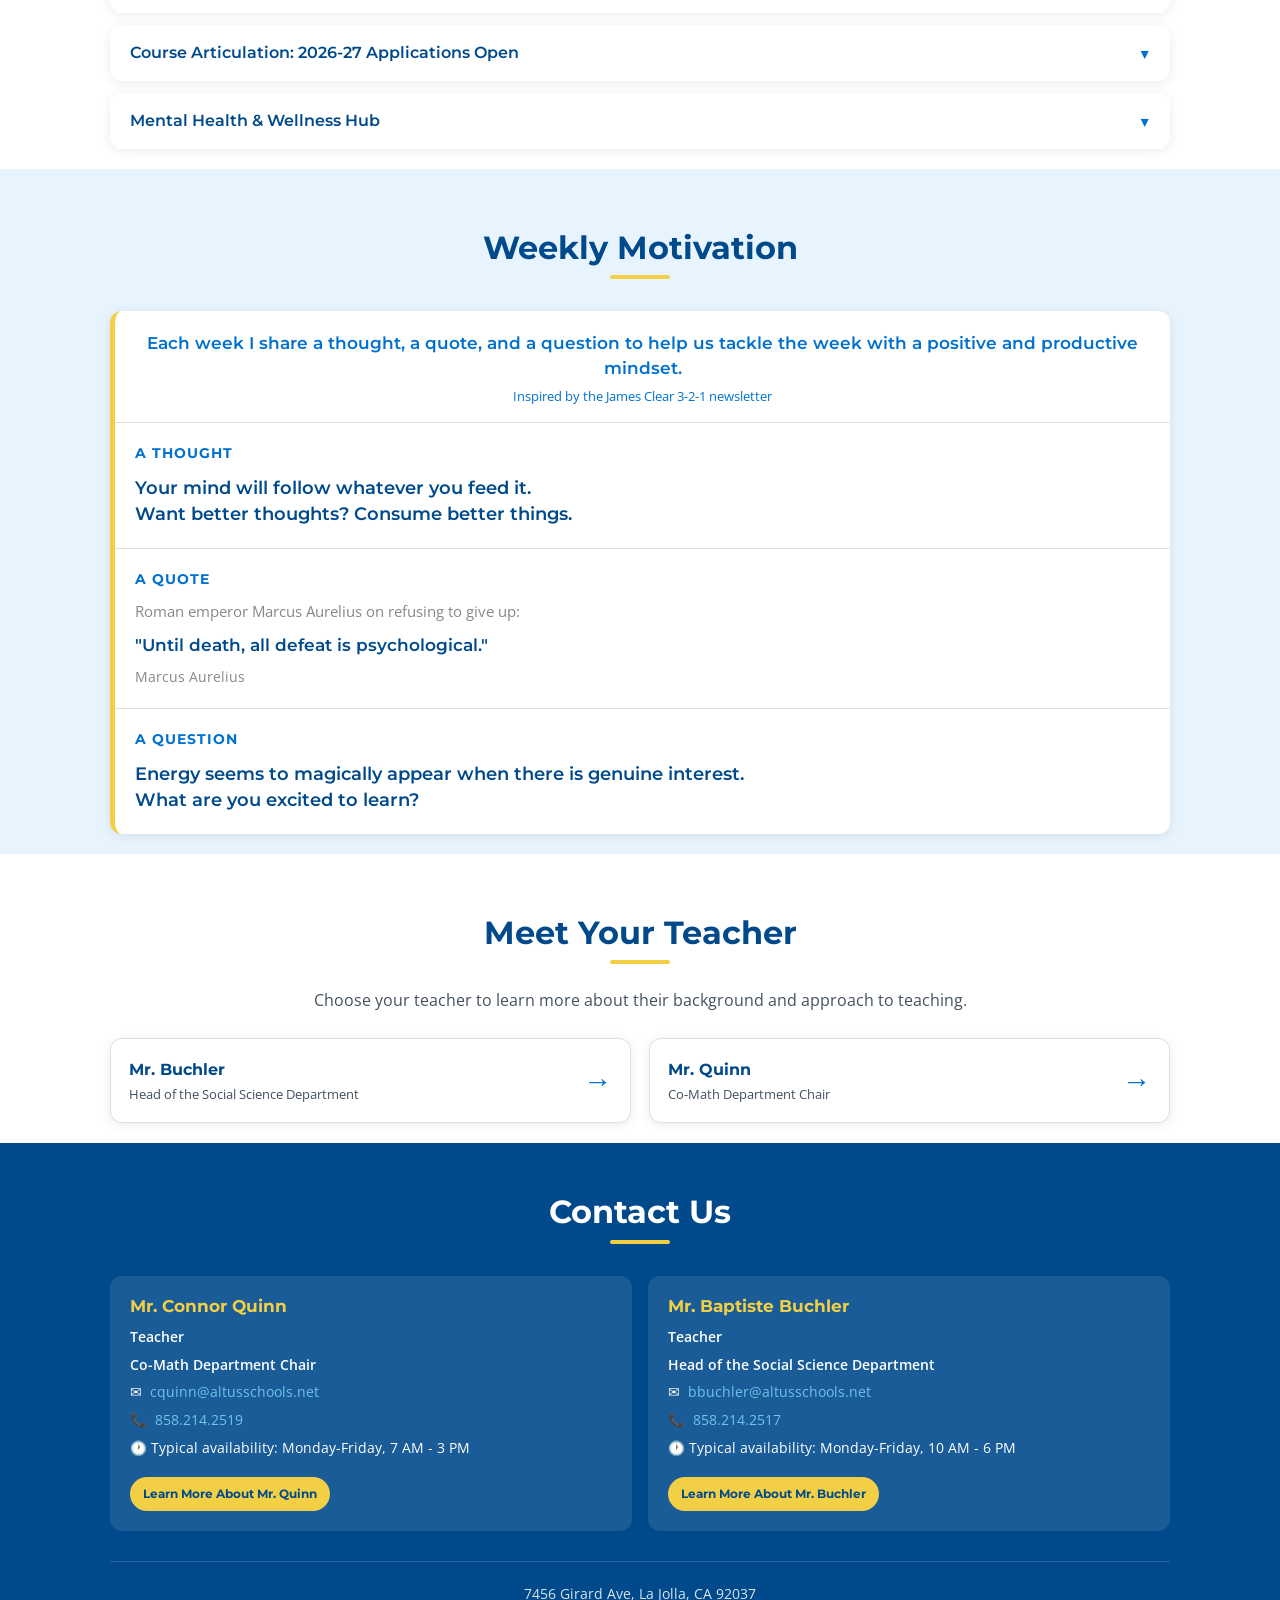
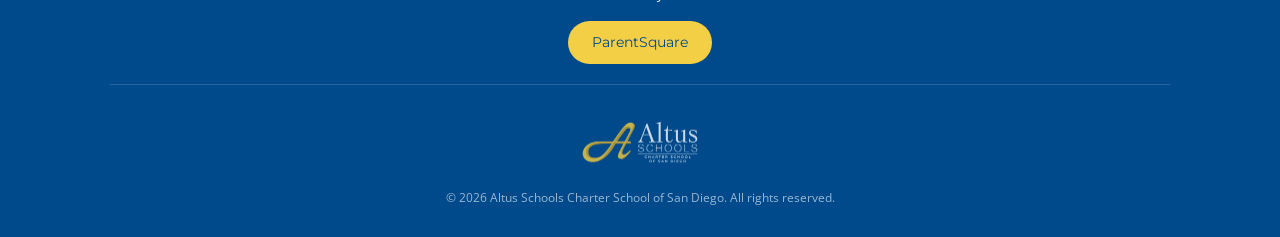
==== commit 1e2fb582: "Add SDSU permission slip to calendar and field trip" ====
--- a/index.html
+++ b/index.html
@@ -172,6 +172,6 @@
         </div>
     </div>
 
-    <script src="script.js?v=20261119-6"></script>
+    <script src="script.js?v=20261120-1"></script>
 </body>
 </html>
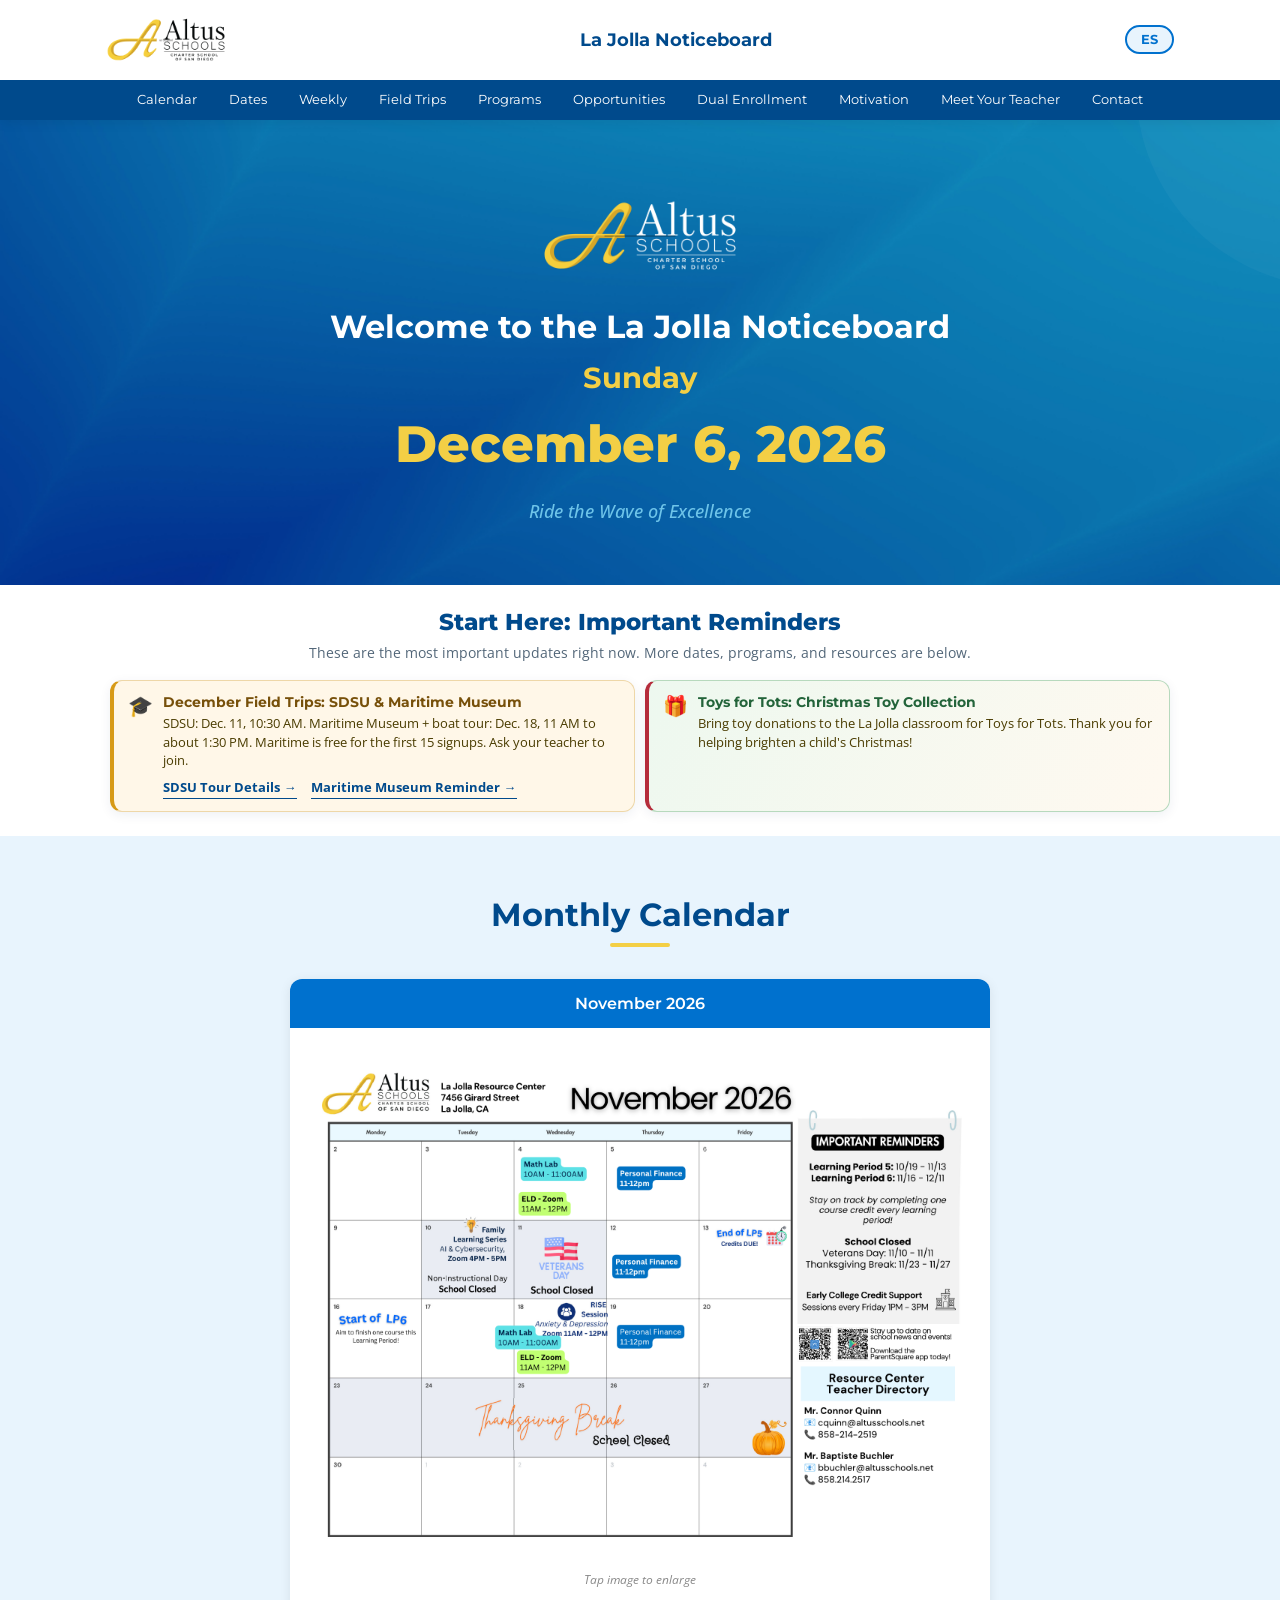
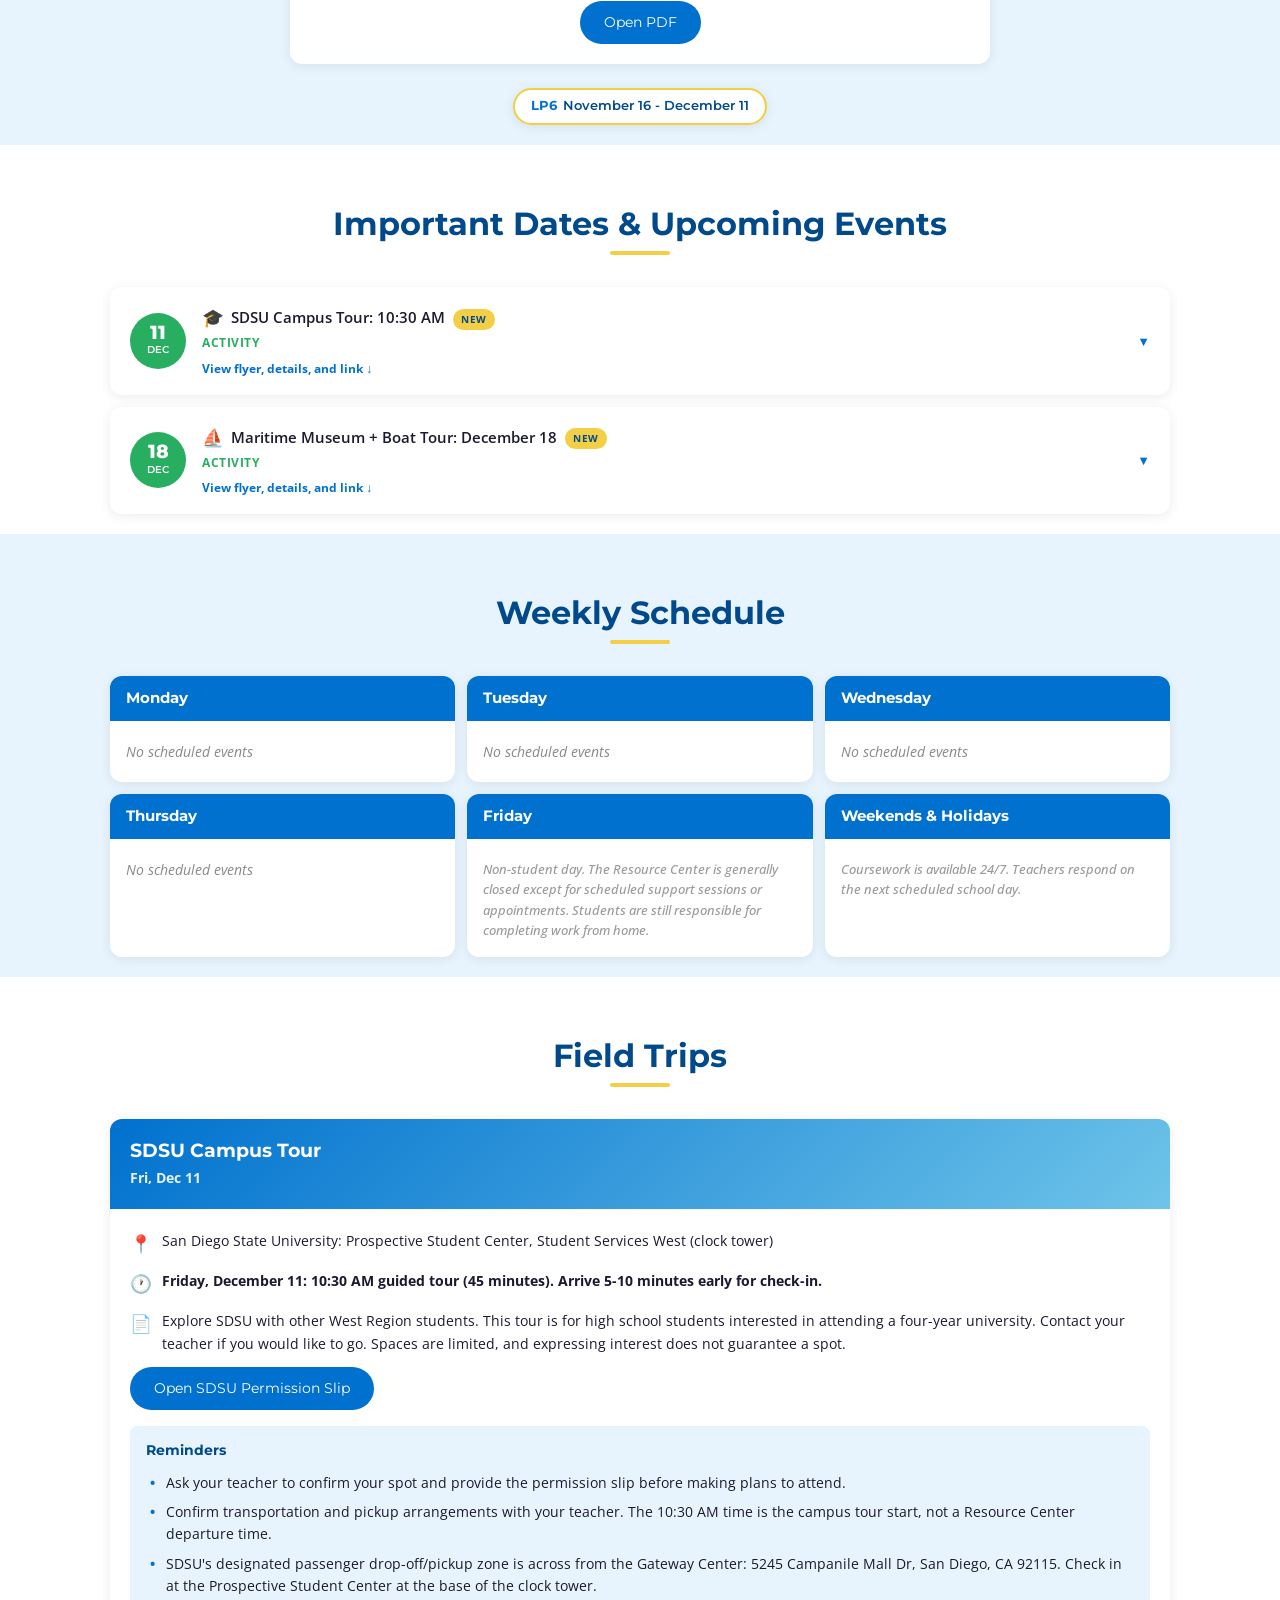
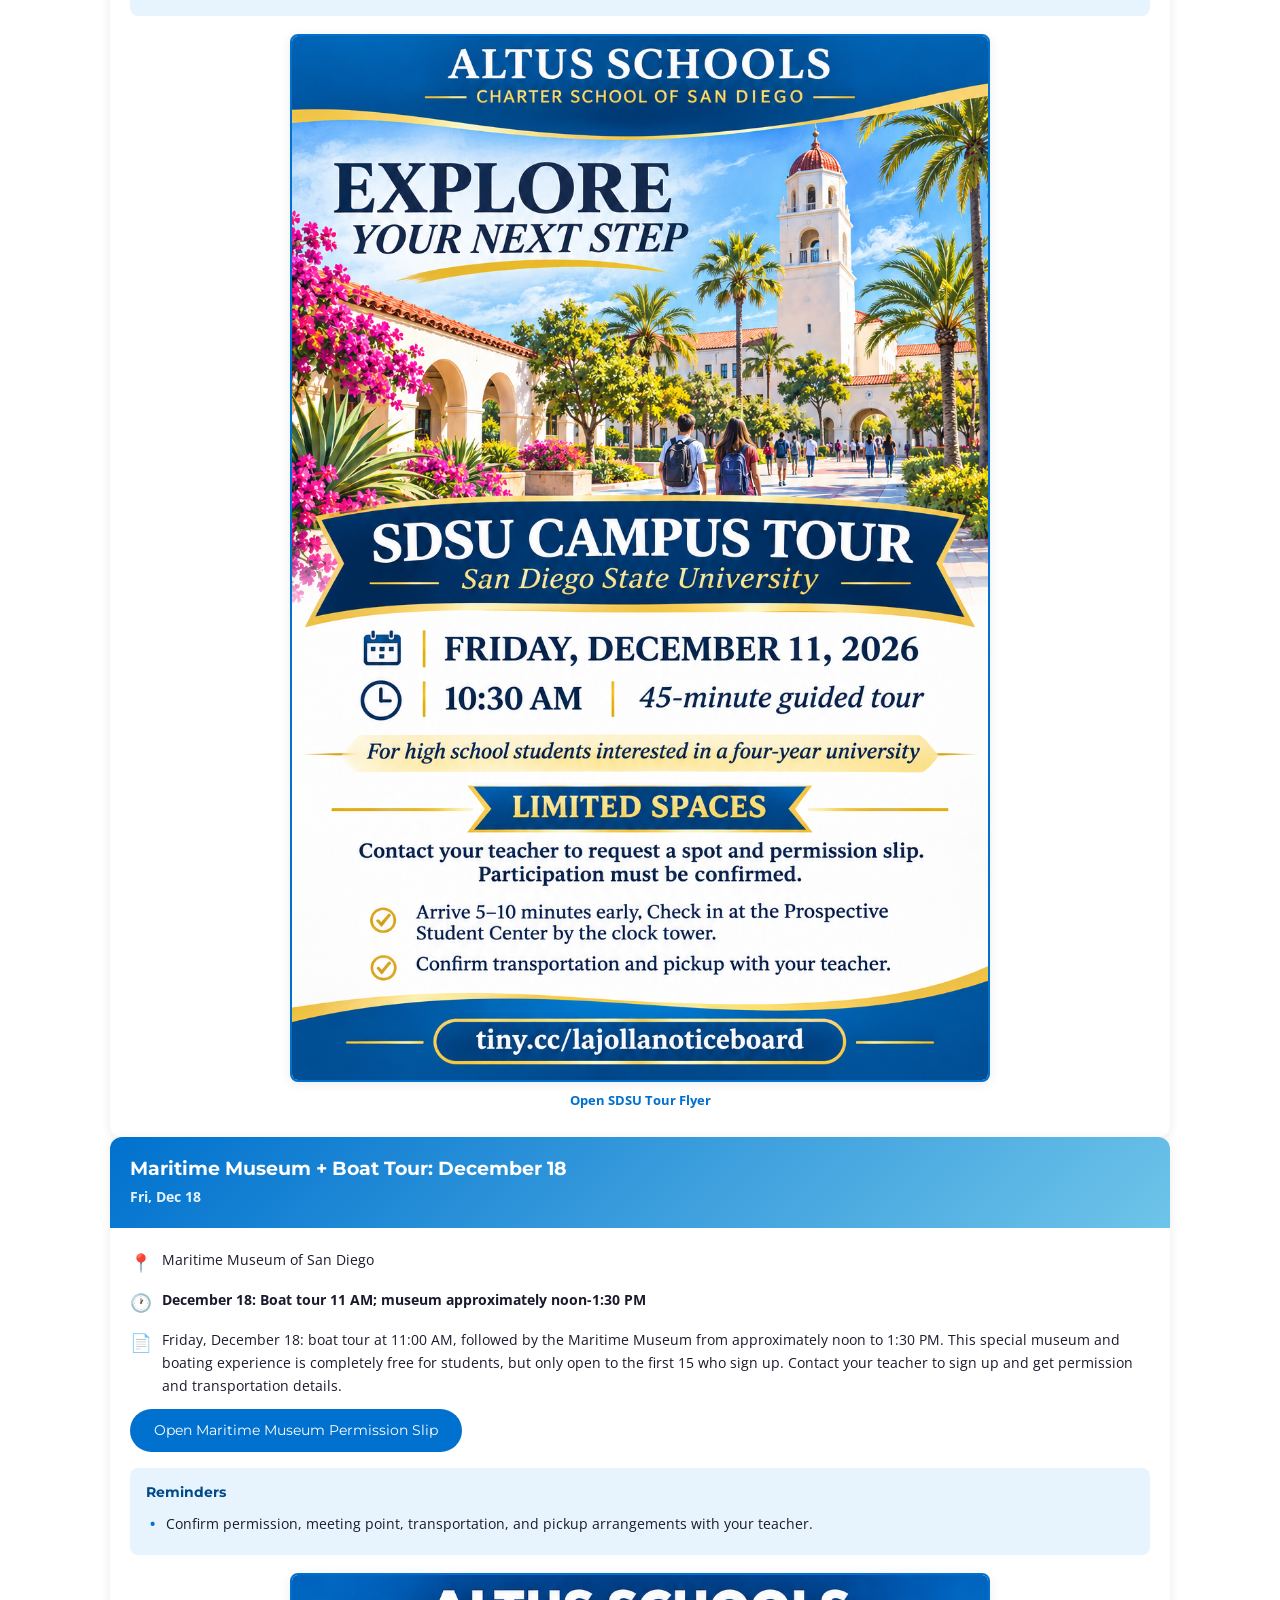
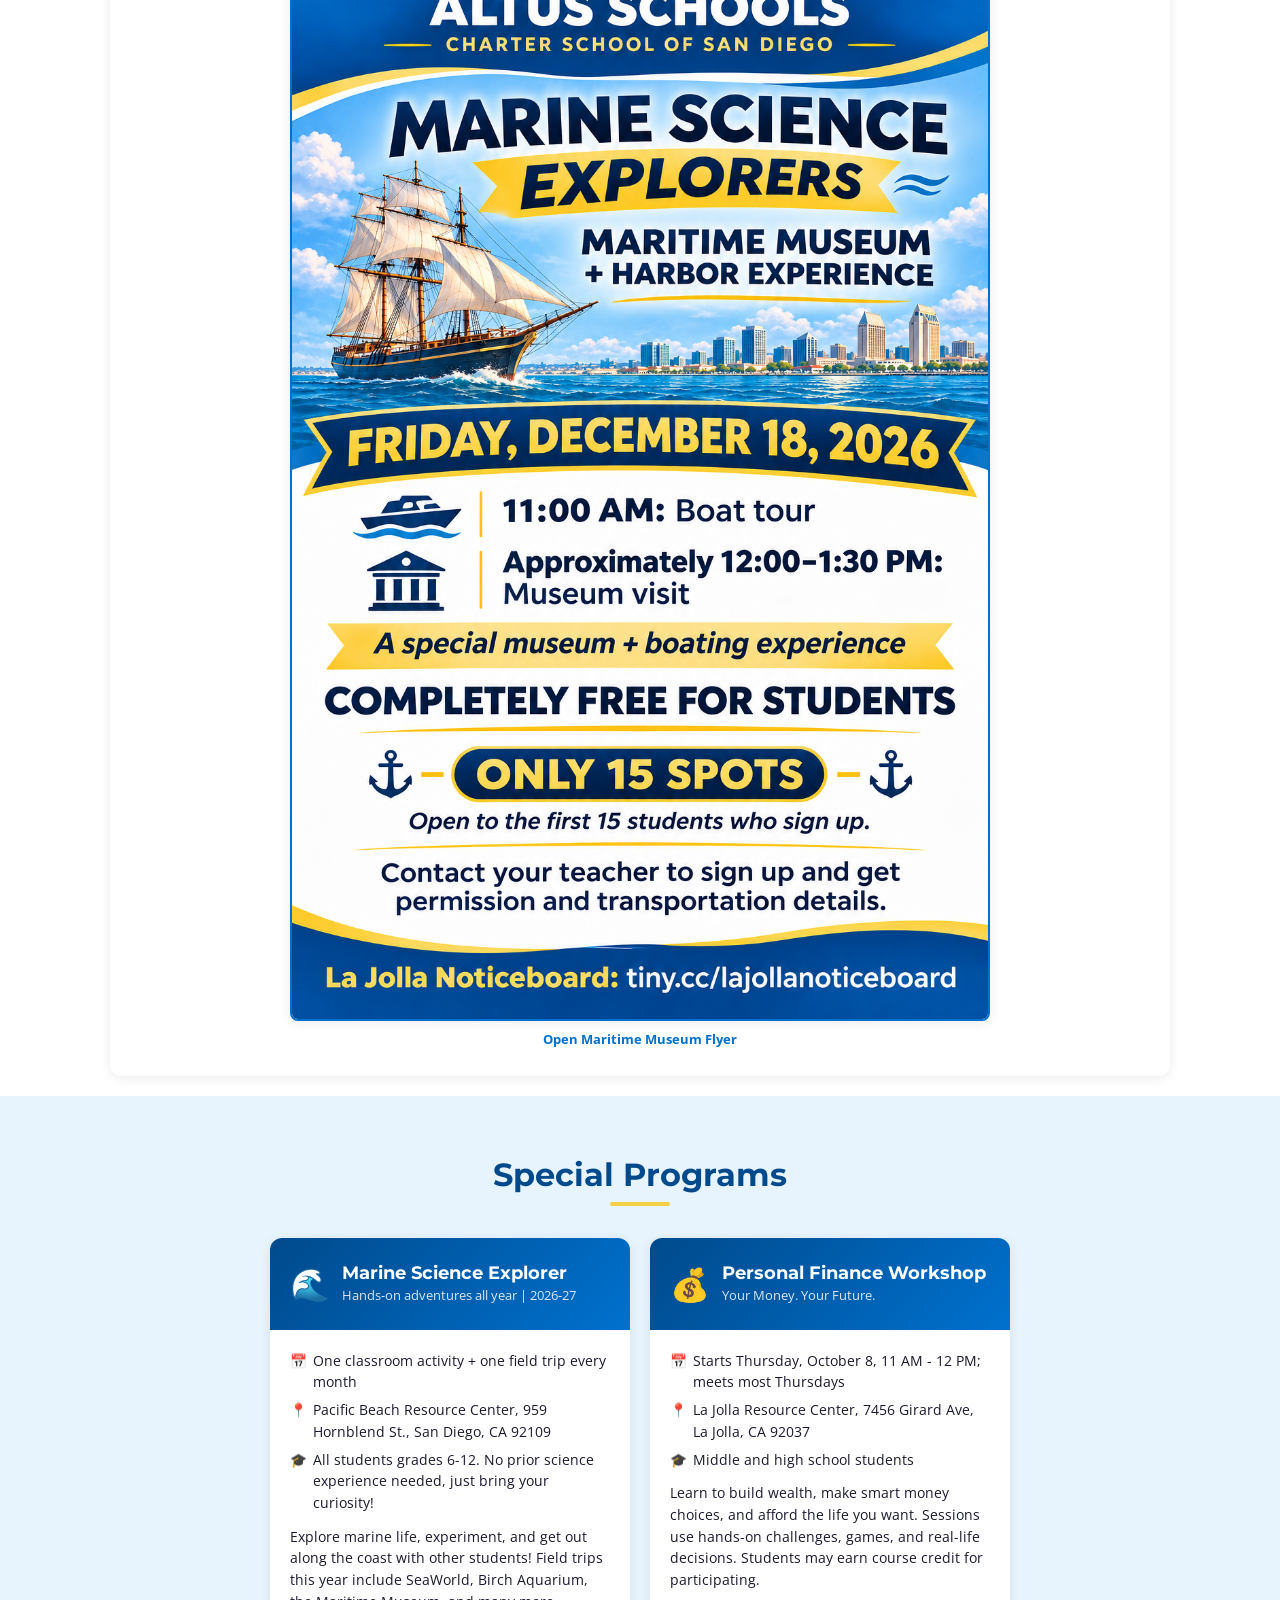
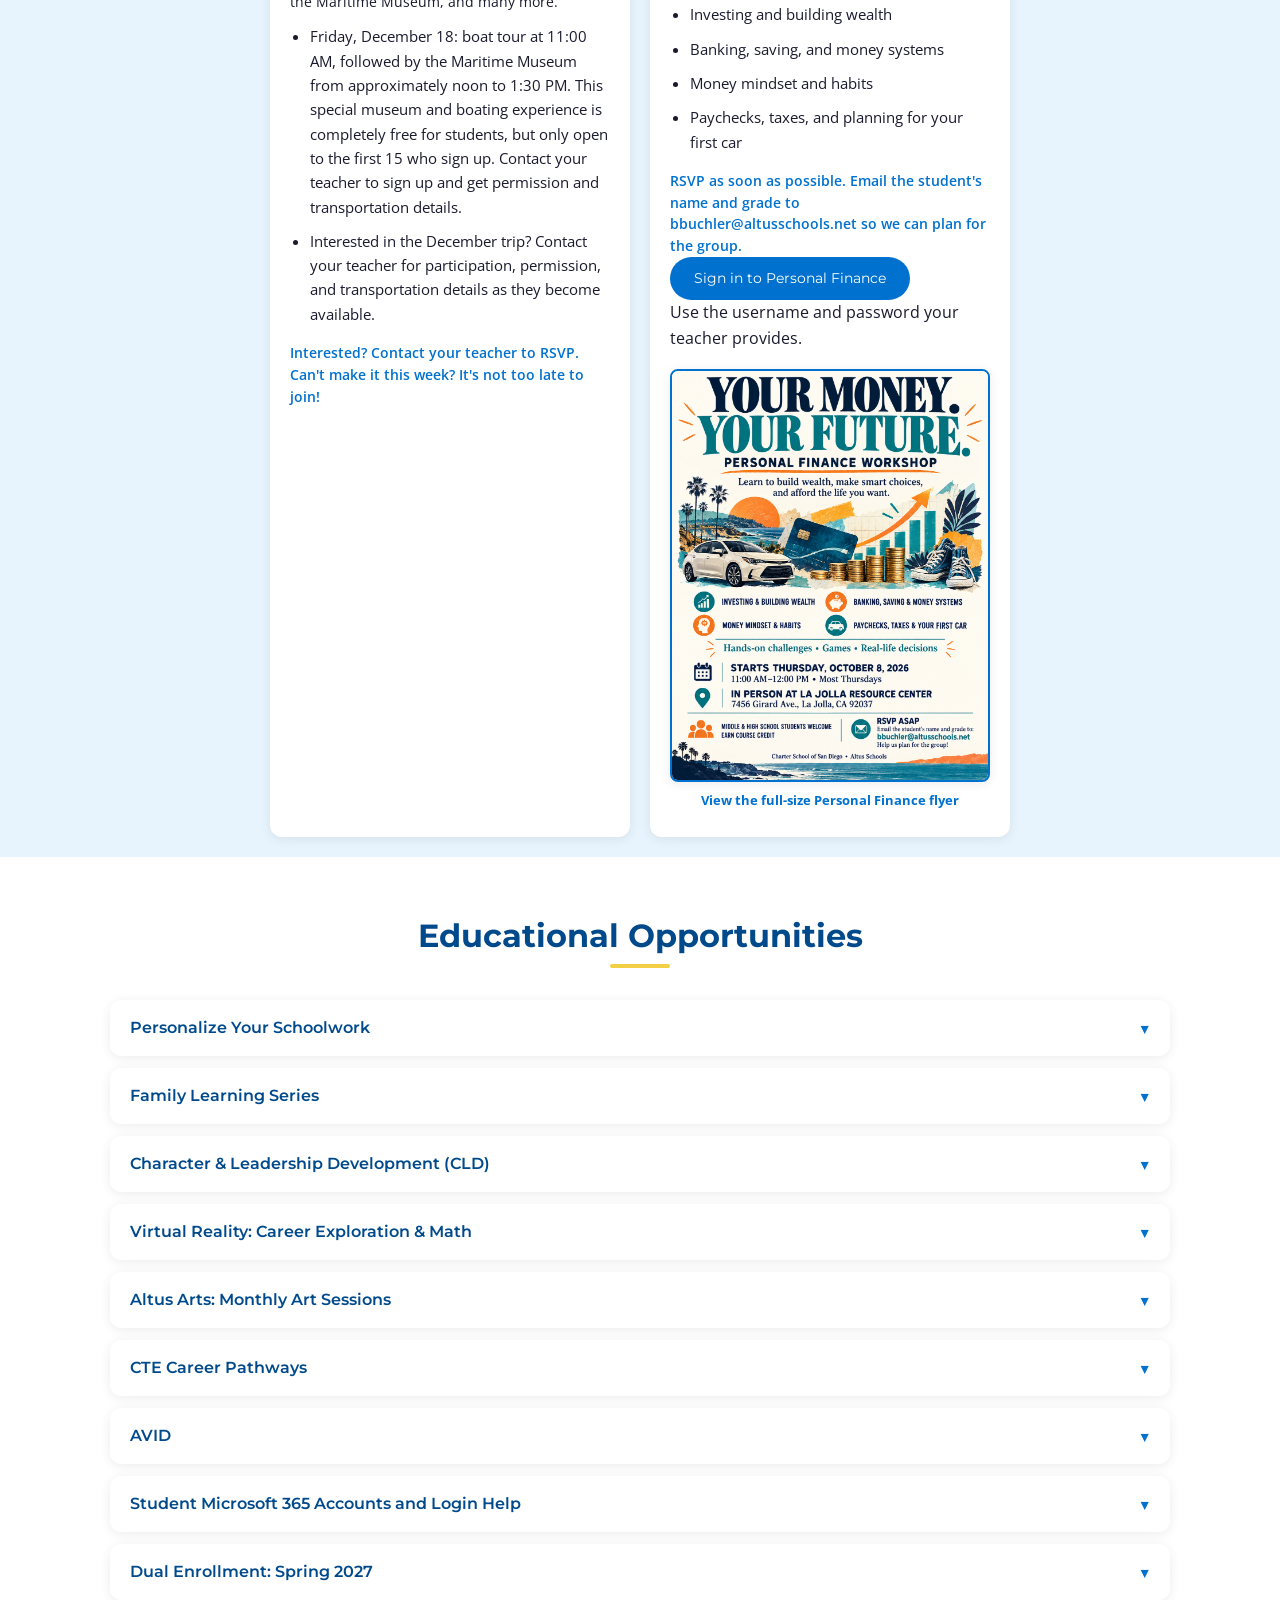
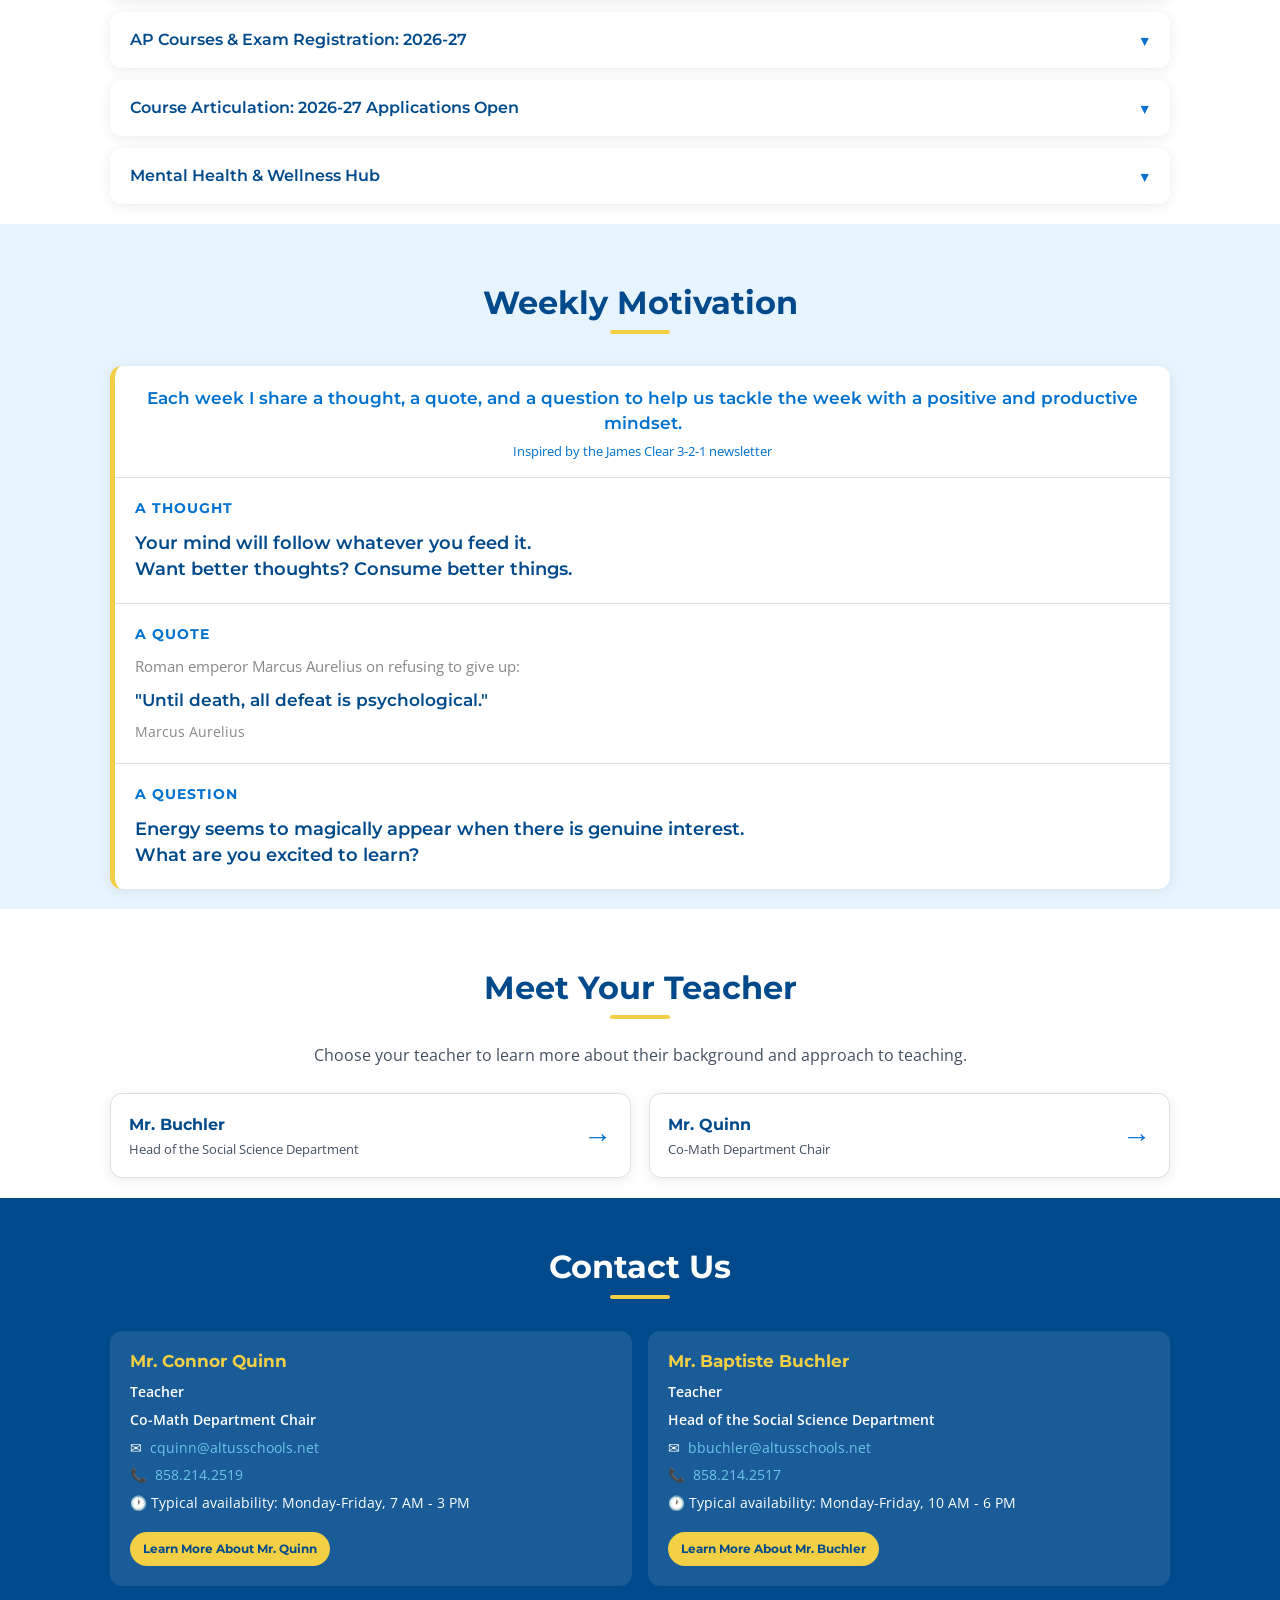
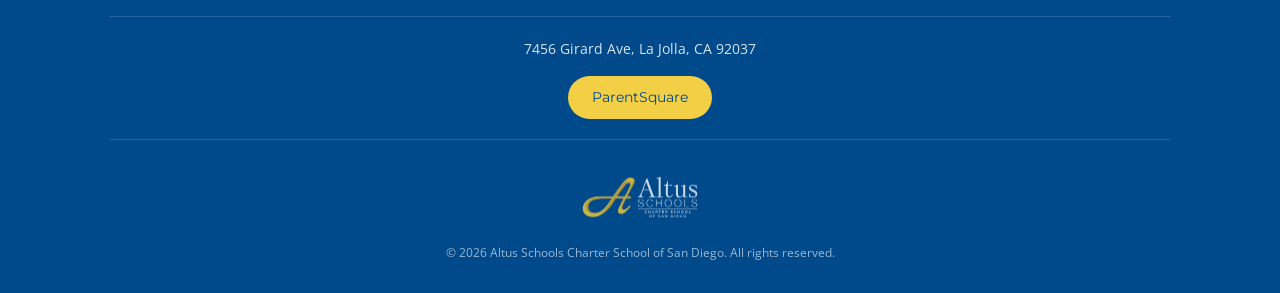
==== commit 39a57795: "Add Maritime Museum permission slip in both trip locations" ====
--- a/index.html
+++ b/index.html
@@ -172,6 +172,6 @@
         </div>
     </div>
 
-    <script src="script.js?v=20261120-1"></script>
+    <script src="script.js?v=20261120-2"></script>
 </body>
 </html>
